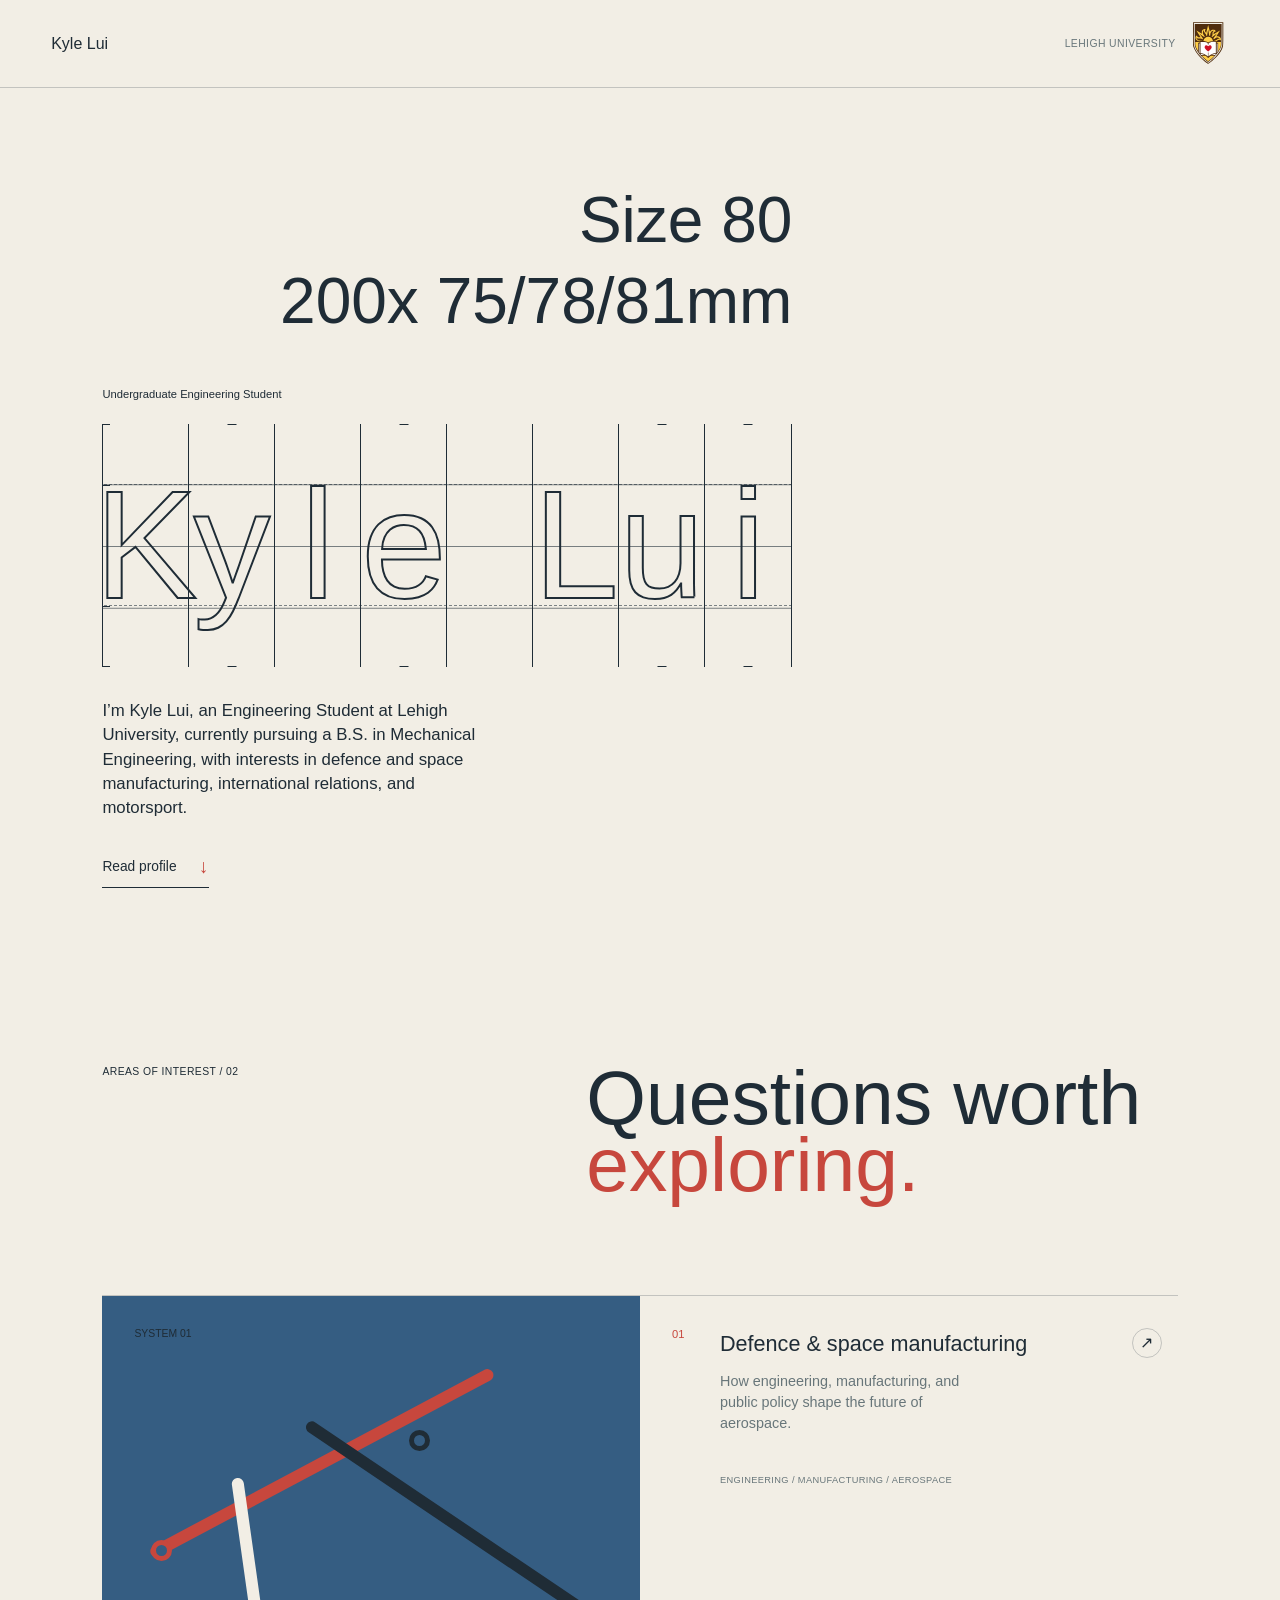
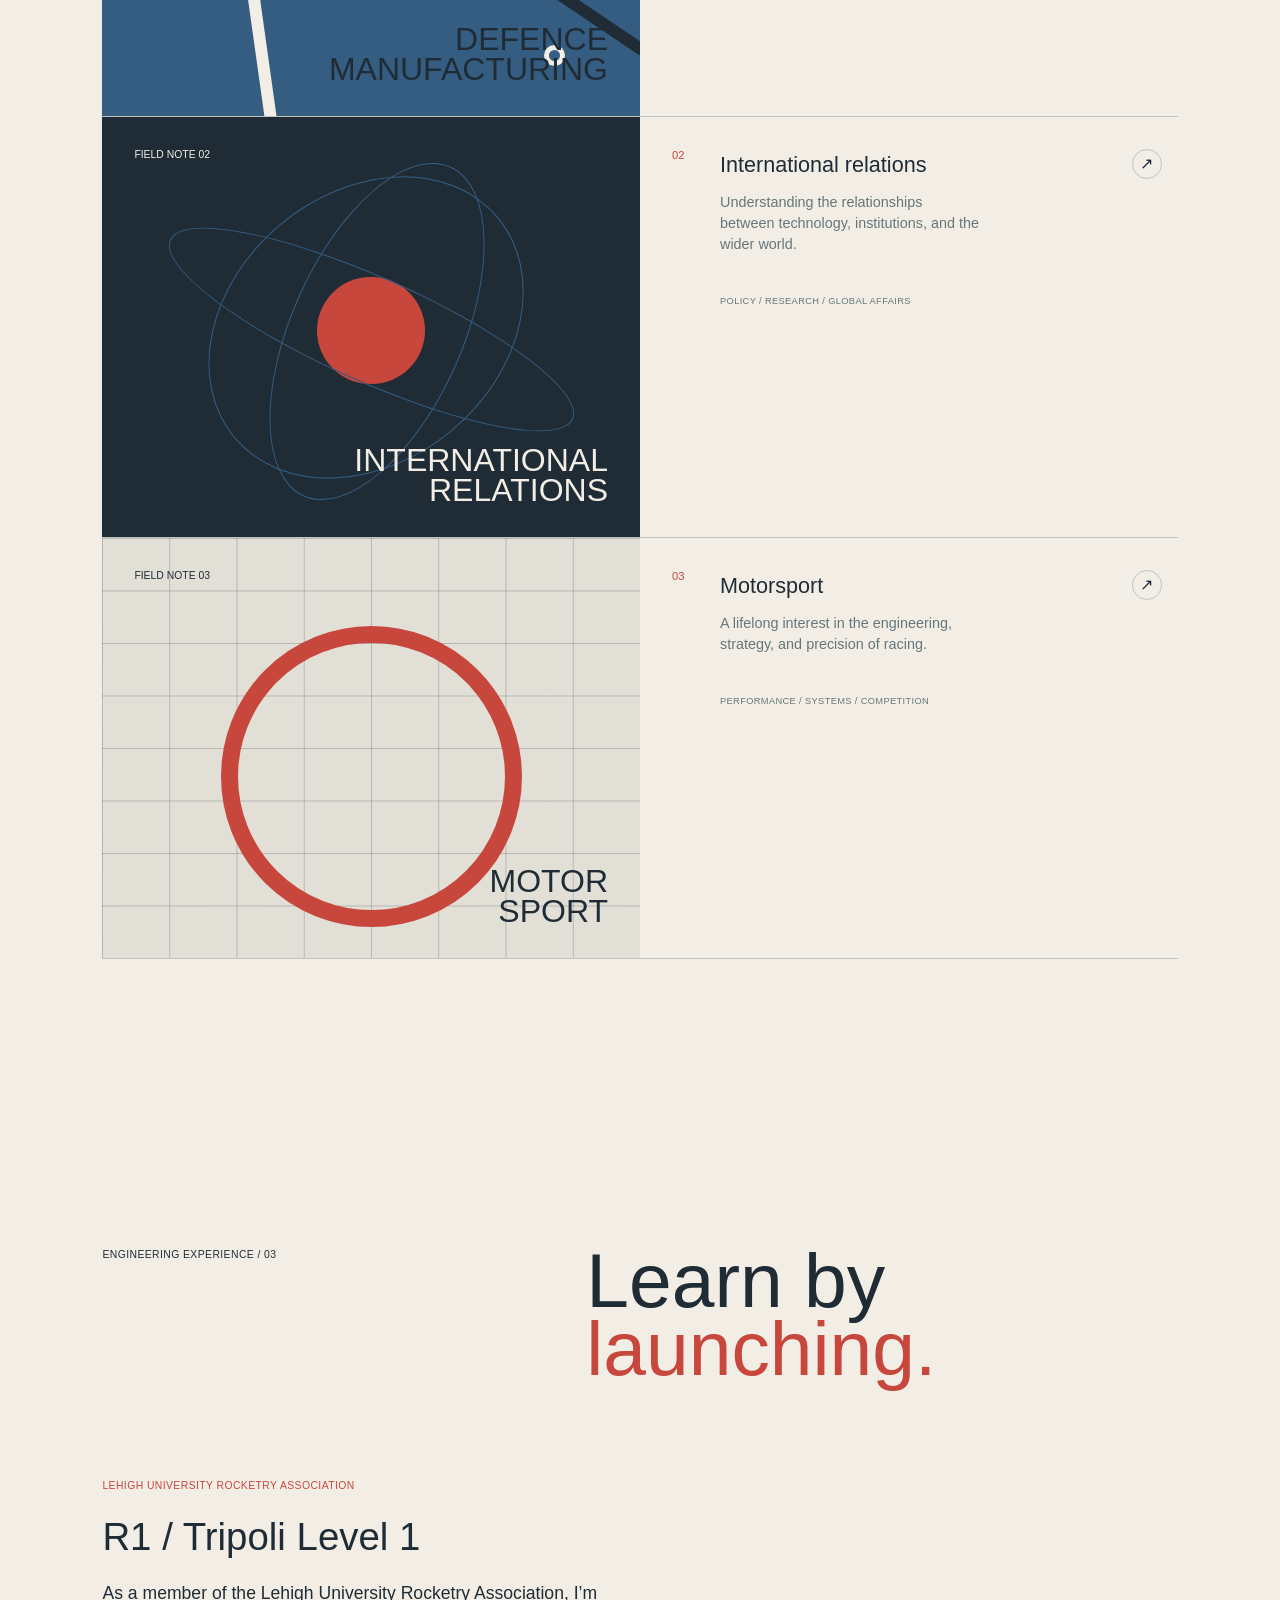
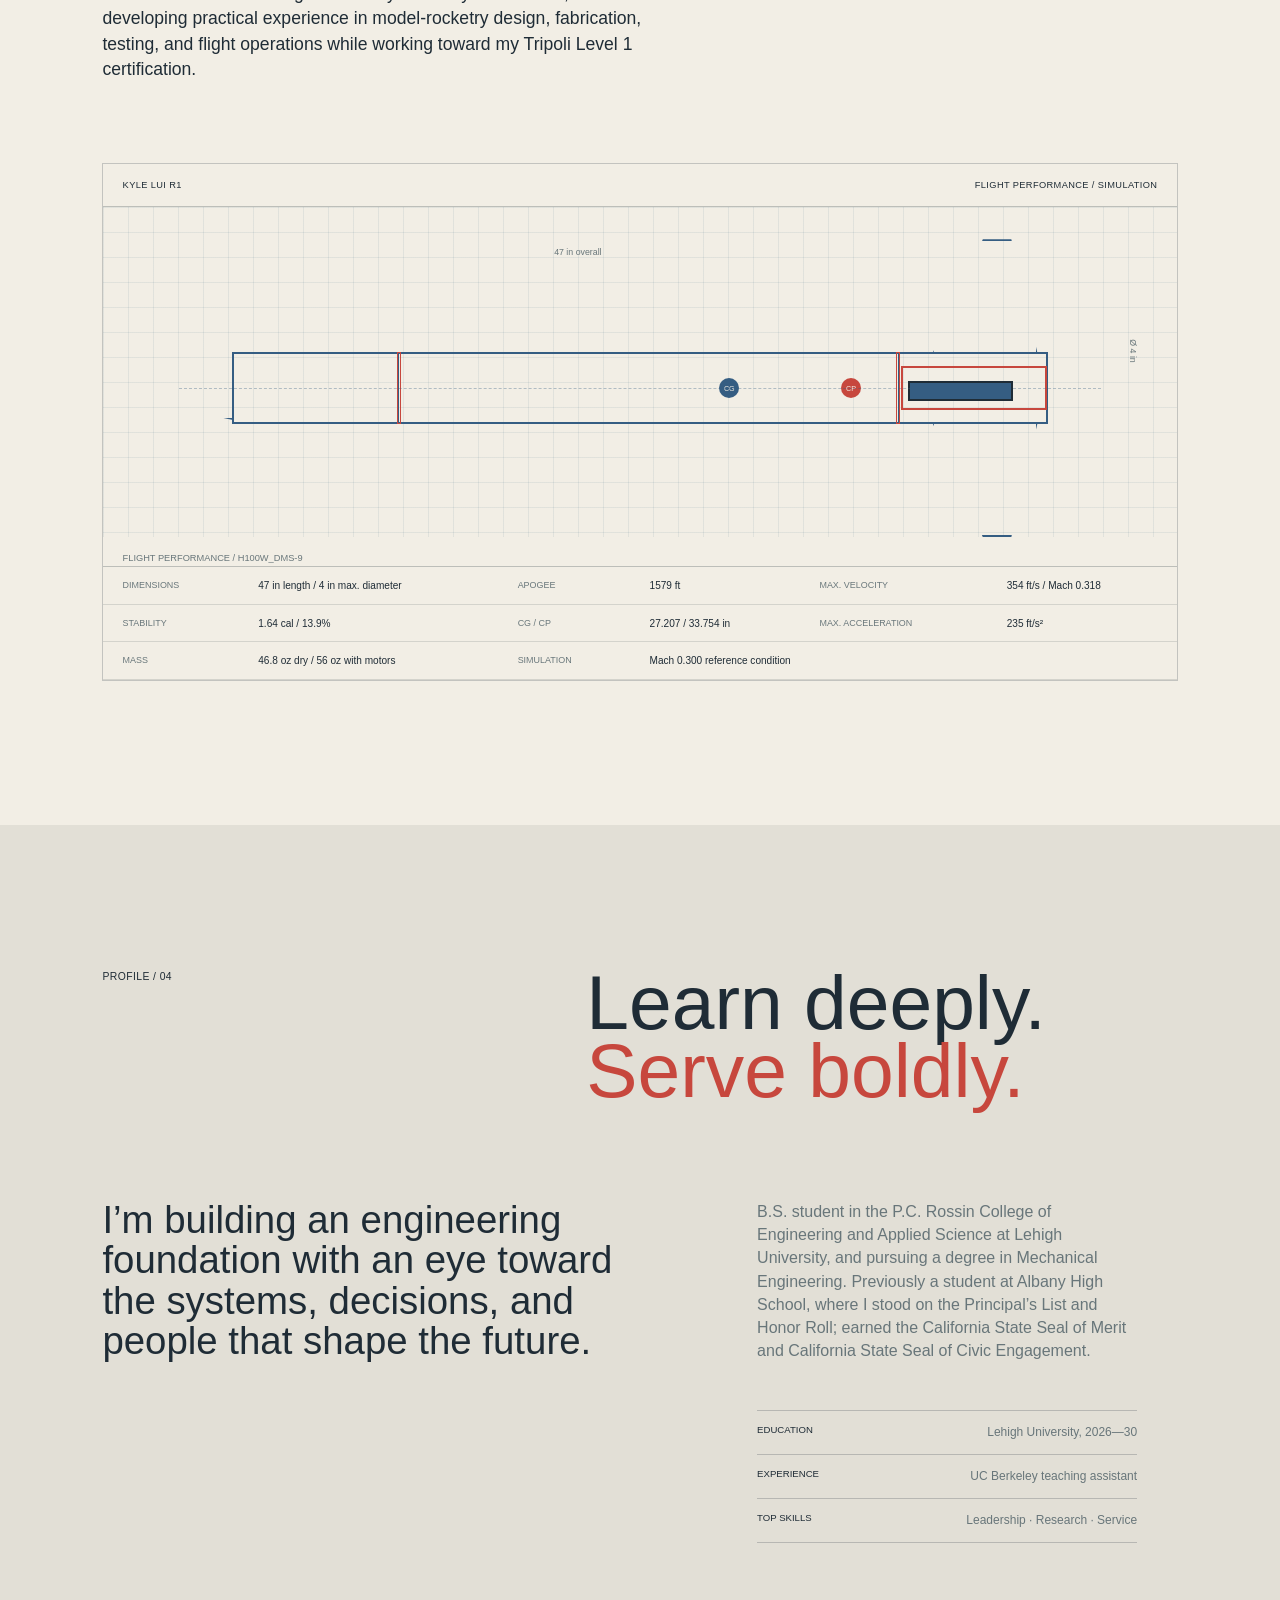
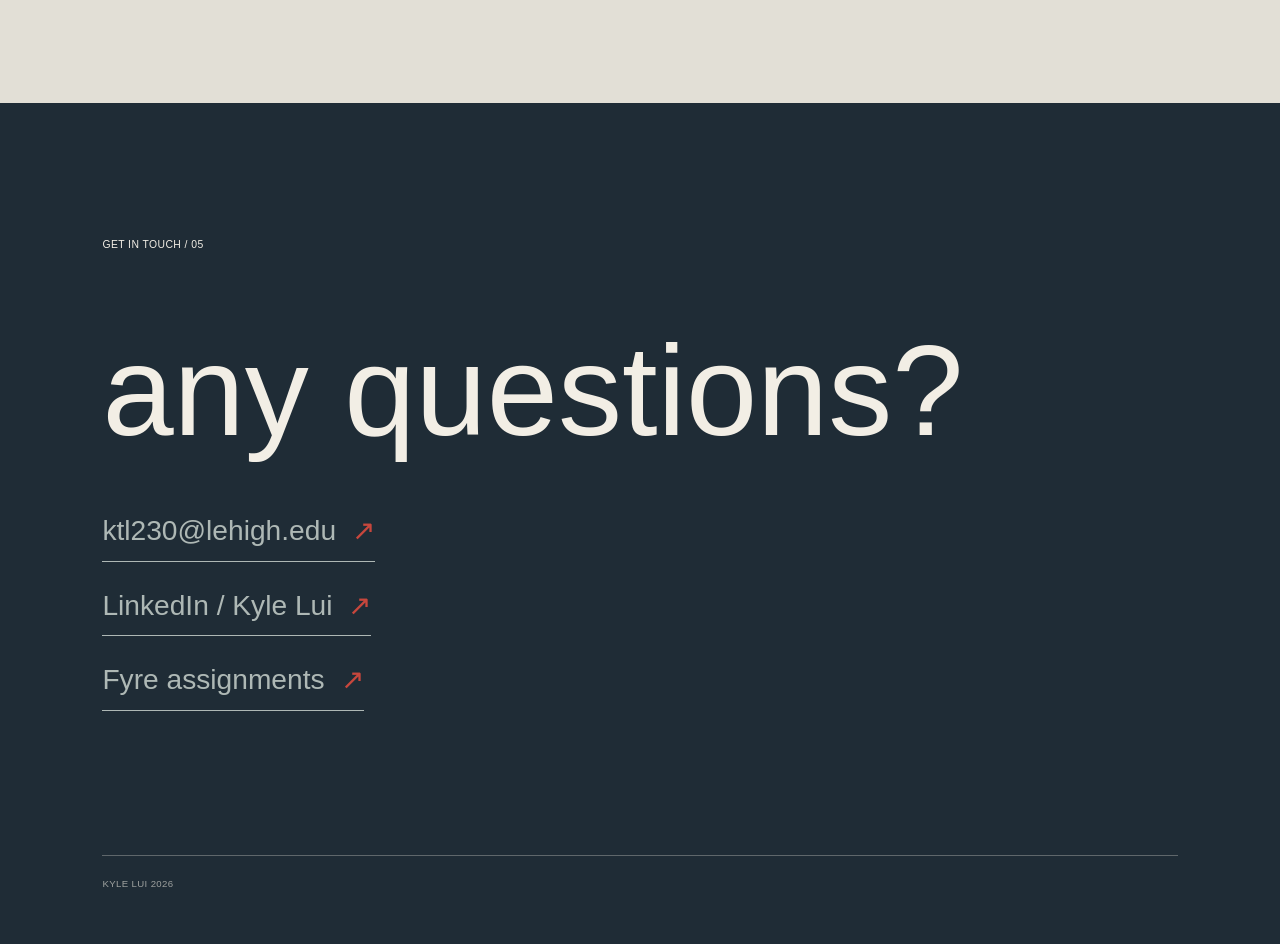
==== index.html @ 035ed8ff "adding fyre portfolio" ====
<!doctype html>
<html lang="en">
<head>
  <meta charset="UTF-8">
  <meta name="viewport" content="width=device-width, initial-scale=1.0">
  <meta name="description" content="Profile of Kyle Lui, an engineering student at Lehigh University interested in defence and space manufacturing, international relations, and motorsport.">
  <title>Kyle Lui — Engineering Student</title>
  <link rel="stylesheet" href="styles.css">
  <script src="script.js" defer></script>
</head>
<body>
  <a class="skip-link" href="#main">Skip to content</a>
  <header class="site-header">
    <a class="brand" href="#top" aria-label="Kyle Lui home">
      <span>Kyle Lui</span>
    </a>
    <div class="university-lockup" aria-label="Lehigh University">
      <span class="university-name">Lehigh University</span>
      <img class="university-crest" src="lehigh-crest.svg" alt="">
    </div>
  </header>

  <main id="main">
    <section class="hero" id="top" aria-labelledby="hero-title">
      <div class="hero-copy">
        <div class="specimen-spec" aria-label="Type specimen dimensions">
          <p>Size 80</p>
          <p>200x 75/78/81mm</p>
        </div>
        <p class="eyebrow">Undergraduate Engineering Student</p>
        <div class="title-specimen" aria-label="Kyle Lui lettering specimen">
          <div class="specimen-box">
            <span class="height-tick tick-top" aria-hidden="true"></span>
            <span class="height-tick tick-upper" aria-hidden="true"></span>
            <span class="height-tick tick-lower" aria-hidden="true"></span>
            <span class="height-tick tick-bottom" aria-hidden="true"></span>
            <h1 id="hero-title" class="specimen-word" aria-label="Kyle Lui"><span aria-hidden="true">K</span><span class="lowercase-marked" aria-hidden="true">y</span><span aria-hidden="true">l</span><span class="lowercase-marked" aria-hidden="true">e</span><span class="letter-space" aria-hidden="true"></span><span aria-hidden="true">L</span><span class="lowercase-marked" aria-hidden="true">u</span><span class="lowercase-marked" aria-hidden="true">i</span></h1>
          </div>
        </div>
        <p class="hero-intro">I’m Kyle Lui, an Engineering Student at Lehigh University, currently pursuing a B.S. in Mechanical Engineering, with interests in defence and space manufacturing, international relations, and motorsport.</p>
        <a class="text-link" href="#about">Read profile <span aria-hidden="true">↓</span></a>
      </div>
    </section>

    <section class="work section-wrap" id="work" aria-labelledby="work-title">
      <div class="section-heading">
        <span class="section-label">Areas of interest / 02</span>
        <h2 id="work-title">Questions worth<br><em>exploring.</em></h2>
      </div>
      <div class="project-list">
        <article class="project project-featured reveal">
          <div class="project-visual visual-transit">
            <span class="visual-route route-a"></span><span class="visual-route route-b"></span><span class="visual-route route-c"></span>
            <span class="visual-station station-a"></span><span class="visual-station station-b"></span><span class="visual-station station-c"></span>
            <span class="visual-code">SYSTEM 01</span>
            <span class="visual-title">DEFENCE<br>MANUFACTURING</span>
          </div>
          <div class="project-info"><span class="project-number">01</span><div><h3>Defence &amp; space manufacturing</h3><p>How engineering, manufacturing, and public policy shape the future of aerospace.</p><span class="mono project-meta">Engineering / Manufacturing / Aerospace</span></div><a class="arrow-link" href="#contact" aria-label="Contact Kyle Lui">↗</a></div>
        </article>
        <article class="project reveal">
          <div class="project-visual visual-orbit"><div class="orbit-sun"></div><div class="orbit-path path-a"></div><div class="orbit-path path-b"></div><div class="orbit-path path-c"></div><span class="visual-code">FIELD NOTE 02</span><span class="visual-title">INTERNATIONAL<br>RELATIONS</span></div>
          <div class="project-info"><span class="project-number">02</span><div><h3>International relations</h3><p>Understanding the relationships between technology, institutions, and the wider world.</p><span class="mono project-meta">Policy / Research / Global affairs</span></div><a class="arrow-link" href="#contact" aria-label="Contact Kyle Lui">↗</a></div>
        </article>
        <article class="project reveal">
          <div class="project-visual visual-civic"><span class="civic-grid"></span><span class="civic-ring"></span><span class="visual-code">FIELD NOTE 03</span><span class="visual-title">MOTOR<br>SPORT</span></div>
          <div class="project-info"><span class="project-number">03</span><div><h3>Motorsport</h3><p>A lifelong interest in the engineering, strategy, and precision of racing.</p><span class="mono project-meta">Performance / Systems / Competition</span></div><a class="arrow-link" href="#contact" aria-label="Contact Kyle Lui">↗</a></div>
        </article>
      </div>
    </section>

    <section class="engineering section-wrap" id="engineering" aria-labelledby="engineering-title">
      <div class="section-heading">
        <span class="section-label">Engineering experience / 03</span>
        <h2 id="engineering-title">Learn by<br><em>launching.</em></h2>
      </div>
      <div class="engineering-intro">
        <div>
          <p class="engineering-kicker mono">Lehigh University Rocketry Association</p>
          <h3>R1 / Tripoli Level 1</h3>
          <p class="engineering-summary">As a member of the Lehigh University Rocketry Association, I’m developing practical experience in model-rocketry design, fabrication, testing, and flight operations while working toward my Tripoli Level 1 certification.</p>
        </div>
      </div>
      <div class="rocket-sheet reveal" aria-label="Technical wireframe of the Kyle Lui R1 rocket with flight performance readouts">
        <div class="rocket-sheet-head mono"><span>KYLE LUI R1</span><span>FLIGHT PERFORMANCE / SIMULATION</span></div>
        <div class="rocket-drawing">
          <div class="rocket-body"><span class="rocket-nose"></span><span class="rocket-tube"></span><span class="rocket-band band-front"></span><span class="rocket-band band-rear"></span><span class="rocket-fin fin-top"></span><span class="rocket-fin fin-bottom"></span><span class="rocket-motor"></span><span class="rocket-motor-inner"></span><span class="rocket-mark mark-cg">CG</span><span class="rocket-mark mark-cp">CP</span></div>
          <span class="rocket-dimension dimension-length">47 in overall</span>
          <span class="rocket-dimension dimension-diameter">Ø 4 in</span>
          <span class="rocket-axis"></span>
        </div>
        <table class="rocket-table">
          <caption>Flight performance / H100W_DMS-9</caption>
          <tbody>
            <tr><th scope="row">Dimensions</th><td>47 in length / 4 in max. diameter</td><th scope="row">Apogee</th><td>1579 ft</td><th scope="row">Max. velocity</th><td>354 ft/s / Mach 0.318</td></tr>
            <tr><th scope="row">Stability</th><td>1.64 cal / 13.9%</td><th scope="row">CG / CP</th><td>27.207 / 33.754 in</td><th scope="row">Max. acceleration</th><td>235 ft/s²</td></tr>
            <tr><th scope="row">Mass</th><td>46.8 oz dry / 56 oz with motors</td><th scope="row">Simulation</th><td colspan="3">Mach 0.300 reference condition</td></tr>
          </tbody>
        </table>
      </div>
    </section>

    <section class="about section-wrap" id="about" aria-labelledby="about-title">
      <div class="section-heading"><span class="section-label">Profile / 04</span><h2 id="about-title">Learn deeply.<br><em>Serve boldly.</em></h2></div>
      <div class="about-content"><p class="about-lede">I’m building an engineering foundation with an eye toward the systems, decisions, and people that shape the future.</p><div class="about-details"><p>B.S. student in the P.C. Rossin College of Engineering and Applied Science at Lehigh University, and pursuing a degree in Mechanical Engineering. Previously a student at Albany High School, where I stood on the Principal’s List and Honor Roll; earned the California State Seal of Merit and California State Seal of Civic Engagement.</p><dl><div><dt>Education</dt><dd>Lehigh University, 2026—30</dd></div><div><dt>Experience</dt><dd>UC Berkeley teaching assistant</dd></div><div><dt>Top skills</dt><dd>Leadership · Research · Service</dd></div></dl></div></div>
    </section>

    <section class="contact" id="contact" aria-labelledby="contact-title">
      <div class="contact-inner"><span class="section-label">Get in touch / 05</span><h2 id="contact-title">any questions?</h2><div class="contact-links"><a class="contact-link" href="mailto:ktl230@lehigh.edu">ktl230@lehigh.edu <span aria-hidden="true">↗</span></a><a class="contact-link" href="https://www.linkedin.com/in/kyle-lui/" target="_blank" rel="noreferrer">LinkedIn / Kyle Lui <span aria-hidden="true">↗</span></a><a class="contact-link" href="https://github.com/kyle-lui/fyre-assignments" target="_blank" rel="noreferrer">Fyre assignments <span aria-hidden="true">↗</span></a></div><div class="contact-foot mono"><span>kyle lui 2026</span></div></div>
    </section>
  </main>
</body>
</html>
---- styles.css ----
/* Keep the technical sheet inside the same three-color reference palette. */
.engineering-kicker { color: var(--red) !important; }
.rocket-sheet { background: var(--paper) !important; color: var(--blue) !important; }
.rocket-sheet-head { border-bottom-color: rgba(31, 44, 54, .25) !important; }
.rocket-drawing { background-image: linear-gradient(rgba(53, 93, 130, .09) 1px, transparent 1px), linear-gradient(90deg, rgba(53, 93, 130, .09) 1px, transparent 1px) !important; }
.rocket-body, .rocket-nose, .rocket-tube, .rocket-fin { border-color: var(--blue) !important; }
.rocket-band { border-color: var(--red) !important; }
.rocket-motor { border-color: var(--red) !important; }
.rocket-motor-inner { background: var(--blue) !important; }
.rocket-mark { color: var(--paper) !important; }
.mark-cg { background: var(--blue) !important; }
.mark-cp { background: var(--red) !important; }
.rocket-axis { border-top-color: rgba(53, 93, 130, .35) !important; }
.rocket-table { border-top-color: rgba(31, 44, 54, .25) !important; }
.rocket-table th, .rocket-table td { border-bottom-color: rgba(31, 44, 54, .14) !important; }
.contact-link span { color: var(--red) !important; }
.contact-foot { border-top-color: rgba(242, 238, 229, .3) !important; color: rgba(242, 238, 229, .6) !important; }
:root {
  --paper: #f2eee5;
  --paper-deep: #e2dfd6;
  --ink: #1f2c36;
  --muted: #68767a;
  --red: #c7473d;
  --gray: #aeb8b5;
  --blue: #355d82;
  --orange: var(--red);
  --line: rgba(31, 44, 54, .22);
  --mono: 'Helvetica Neue', Helvetica, Arial, sans-serif;
  --sans: 'Helvetica Neue', Helvetica, Arial, sans-serif;
}

* { box-sizing: border-box; }
html { scroll-behavior: smooth; }
body { margin: 0; background: var(--paper); color: var(--ink); font-family: var(--sans); font-size: 16px; font-stretch: normal; font-kerning: normal; font-weight: 300; line-height: 1.45; }
a { color: inherit; }
.skip-link { position: absolute; left: 1rem; top: -4rem; padding: .7rem 1rem; background: var(--red); color: var(--paper); z-index: 10; }
.skip-link:focus { top: 1rem; }
.site-header { display: flex; align-items: center; justify-content: space-between; padding: 1.4rem 4vw; border-bottom: 1px solid var(--line); }
.brand { display: inline-flex; align-items: center; gap: .8rem; font-weight: 500; text-decoration: none; letter-spacing: 0; }
.text-link, .contact-link { text-decoration: none; }
.text-link:hover, .contact-link:hover { color: var(--red); }
.university-lockup { display: inline-flex; align-items: center; gap: .7rem; color: var(--muted); }
.university-crest { display: block; width: 42px; height: 42px; object-fit: contain; }
.university-name { font: .65rem var(--mono); letter-spacing: .04em; text-transform: uppercase; }
.hero { min-height: min(800px, calc(100vh - 72px)); padding: 8vw 8vw 2rem; display: grid; grid-template-columns: 1fr; grid-template-rows: auto 1fr auto; position: relative; overflow: hidden; }
.section-label, .mono { font-family: var(--mono); font-size: .65rem; font-stretch: normal; font-weight: 300; text-transform: uppercase; letter-spacing: .04em; }
.hero-label { grid-column: 1 / -1; margin-bottom: 4vw; color: var(--muted); }
.hero-copy { align-self: center; max-width: 690px; z-index: 1; }
.specimen-spec { margin: 0 0 3.5rem auto; text-align: right; font-family: var(--sans); font-size: clamp(2.4rem, 5vw, 5rem); font-weight: 500; line-height: .95; }
.specimen-spec p { margin: 0; }
.specimen-spec p + p { margin-top: 1.25rem; }
.eyebrow { margin: 0 0 1.5rem; color: var(--ink); font: .7rem var(--mono); text-transform: none; }
h1, h2, h3, p { margin-top: 0; }
h3 { font-weight: 500; }
h1, h2 { margin-bottom: 2rem; font-size: clamp(3.5rem, 7.6vw, 8.4rem); line-height: .88; letter-spacing: 0; font-weight: 500; }
h1 em, h2 em { color: var(--red); font-style: normal; }
.hero-intro { max-width: 390px; margin-bottom: 2rem; font-size: 1.05rem; }
.title-specimen { width: min(100%, 740px); margin-bottom: 2rem; }
.specimen-box { position: relative; border-left: 1px solid var(--ink); border-right: 1px solid var(--ink); background-image: repeating-linear-gradient(to bottom, transparent 0, transparent calc(25% - 1px), rgba(31, 44, 54, .58) 25%, transparent calc(25% + 1px)); }
.specimen-word { display: grid; grid-template-columns: repeat(8, minmax(0, 1fr)); min-height: clamp(150px, 19vw, 245px); margin: 0; padding: 0; color: transparent; font-family: var(--sans); font-size: clamp(5rem, 12vw, 11rem); font-weight: 500; line-height: 1; letter-spacing: 0; -webkit-text-stroke: 2px var(--ink); text-align: center; }
.specimen-word span { position: relative; display: flex; align-items: center; justify-content: center; min-width: 0; border-right: 1px solid var(--ink); }
.specimen-word span:last-child { border-right: 0; }
.specimen-word .letter-space { border-right: 1px solid var(--ink); }
.specimen-word .lowercase-marked::before, .specimen-word .lowercase-marked::after { content: ''; position: absolute; left: 50%; width: 9px; height: 1px; background: var(--ink); transform: translateX(-50%); }
.specimen-word .lowercase-marked::before { top: 0; }
.specimen-word .lowercase-marked::after { bottom: 0; }
.height-tick { position: absolute; left: -1px; width: 8px; height: 1px; background: var(--ink); z-index: 1; }
.tick-top { top: 0; }.tick-upper { top: 25%; }.tick-lower { top: 75%; }.tick-bottom { bottom: 0; }
.specimen-box::after { content: ''; position: absolute; inset: 0; pointer-events: none; background-image: radial-gradient(circle, var(--ink) 1px, transparent 1.2px), radial-gradient(circle, var(--ink) 1px, transparent 1.2px); background-size: 5px 1px, 5px 1px; background-position: left 25%, left 75%; background-repeat: repeat-x; opacity: .55; }
.text-link { display: inline-flex; align-items: center; gap: 1.4rem; border-bottom: 1px solid var(--ink); padding-bottom: .4rem; font-weight: 300; font-size: .86rem; }
.text-link span { color: var(--red); font-size: 1.2rem; }
.hero-meta { grid-column: 1 / -1; display: flex; justify-content: space-between; padding-top: 2rem; border-top: 1px solid var(--line); color: var(--muted); }
.signal-bar { display: flex; justify-content: space-around; align-items: center; gap: 1rem; overflow: hidden; min-height: 58px; padding: 0 3vw; background: var(--red); color: var(--paper); font: 300 .65rem var(--mono); letter-spacing: .08em; white-space: nowrap; }
.signal-bar span:nth-child(even) { font-size: 1rem; }
.section-wrap { padding: 9rem 8vw; }
.section-heading { display: flex; justify-content: space-between; align-items: flex-start; gap: 2rem; margin-bottom: 6rem; }
.section-heading h2 { width: 55%; margin: 0; font-size: clamp(3rem, 6vw, 6.8rem); }
.project-list { border-top: 1px solid var(--line); }
.project { display: grid; grid-template-columns: 1fr 1fr; border-bottom: 1px solid var(--line); }
.project-visual { min-height: 420px; position: relative; overflow: hidden; }
.visual-transit { background: var(--blue); }
.visual-route { position: absolute; height: 12px; border-radius: 10px; background: var(--red); transform-origin: left; }
.route-a { width: 72%; top: 60%; left: 9%; transform: rotate(-28deg); }.route-b { width: 76%; top: 29%; left: 38%; background: var(--ink); transform: rotate(34deg); }.route-c { width: 65%; top: 42%; left: 25%; background: var(--paper); transform: rotate(82deg); }
.visual-station { position: absolute; width: 21px; height: 21px; border: 5px solid var(--red); background: var(--blue); border-radius: 50%; }.station-a { left: 9%; top: 58%; }.station-b { left: 57%; top: 32%; border-color: var(--ink); }.station-c { right: 14%; bottom: 12%; border-color: var(--paper); }
.visual-orbit { background: var(--ink); color: var(--paper); }.orbit-sun { position: absolute; width: 20%; aspect-ratio: 1; top: 38%; left: 40%; background: var(--red); border-radius: 50%; }.orbit-path { position: absolute; border: 1px solid var(--blue); border-radius: 50%; }.path-a { width: 82%; height: 25%; top: 38%; left: 9%; transform: rotate(24deg); }.path-b { width: 32%; height: 86%; top: 8%; left: 35%; transform: rotate(24deg); }.path-c { width: 64%; height: 64%; top: 18%; left: 17%; transform: rotate(-40deg); }
.visual-civic { background: var(--paper-deep); }.civic-grid { position: absolute; inset: 0; background-image: linear-gradient(var(--line) 1px, transparent 1px), linear-gradient(90deg, var(--line) 1px, transparent 1px); background-size: 12.5% 12.5%; }.civic-ring { position: absolute; width: 56%; aspect-ratio: 1; top: 21%; left: 22%; border: 17px solid var(--red); border-radius: 50%; }.visual-code, .visual-title { position: absolute; font: .65rem var(--mono); text-transform: uppercase; z-index: 1; }.visual-code { left: 2rem; top: 2rem; }.visual-title { right: 2rem; bottom: 2rem; font-size: clamp(1.2rem, 2.5vw, 2.2rem); line-height: .92; text-align: right; font-family: var(--sans); font-weight: 500; letter-spacing: -.04em; }
.project-info { padding: 2rem 1rem 2rem 2rem; display: grid; grid-template-columns: 32px 1fr 30px; gap: 1rem; align-items: start; }.project-number { color: var(--red); font: .7rem var(--mono); }.project-info h3 { margin-bottom: .75rem; font-size: 1.35rem; letter-spacing: -.04em; }.project-info p { max-width: 260px; color: var(--muted); font-size: .9rem; }.project-meta { display: block; margin-top: 2.5rem; color: var(--muted); font-size: .58rem; }.arrow-link { display: grid; place-items: center; width: 30px; height: 30px; border: 1px solid var(--line); border-radius: 50%; text-decoration: none; }.arrow-link:hover { background: var(--red); color: var(--paper); border-color: var(--red); }
.about { background: var(--paper-deep); }.about-content { display: grid; grid-template-columns: 1.1fr .9fr; gap: 11vw; }.about-lede { max-width: 650px; font-size: clamp(1.7rem, 3vw, 3.1rem); line-height: 1.05; letter-spacing: -.05em; }.about-details { max-width: 380px; color: var(--muted); }.about-details p { margin-bottom: 3rem; }.about-details dl { border-top: 1px solid var(--line); }.about-details dl div { display: flex; justify-content: space-between; gap: 1rem; padding: .8rem 0; border-bottom: 1px solid var(--line); font-size: .75rem; }.about-details dt { color: var(--ink); font: .6rem var(--mono); text-transform: uppercase; }.about-details dd { margin: 0; text-align: right; }
.engineering { background: var(--paper); }.engineering-intro { margin-bottom: 5rem; }.engineering-kicker { margin-bottom: 1rem; color: var(--orange); }.engineering-intro h3 { margin-bottom: 1rem; font-size: clamp(1.8rem, 3vw, 3rem); letter-spacing: -.06em; }.engineering-summary { max-width: 580px; font-size: 1.1rem; }.rocket-sheet { position: relative; overflow: hidden; background: #f7f7f3; border: 1px solid var(--line); color: #151a61; font: .7rem var(--mono); font-weight: 300; }.rocket-sheet-head { display: flex; justify-content: space-between; padding: 1rem 1.2rem; border-bottom: 1px solid rgba(21, 26, 97, .25); color: var(--ink); font-size: .58rem; }.rocket-drawing { min-height: 330px; position: relative; overflow: hidden; background-image: linear-gradient(rgba(21, 26, 97, .09) 1px, transparent 1px), linear-gradient(90deg, rgba(21, 26, 97, .09) 1px, transparent 1px); background-size: 25px 25px; }.rocket-body { position: absolute; width: 76%; height: 72px; top: 44%; left: 12%; border: 2px solid #2424c7; }.rocket-nose { position: absolute; width: 20%; height: 100%; left: -20%; top: -2px; border-bottom: 2px solid #2424c7; border-left: 2px solid transparent; clip-path: polygon(100% 0, 0 50%, 100% 100%); background: transparent; }.rocket-tube { position: absolute; inset: 0 18% 0 20%; border-left: 2px solid #2424c7; border-right: 2px solid #2424c7; }.rocket-band { position: absolute; top: -2px; bottom: -2px; width: 4px; border: 1px solid var(--orange); }.band-front { left: 20%; }.band-rear { right: 18%; }.rocket-fin { position: absolute; right: 1%; width: 13%; height: 115px; border: 2px solid #2424c7; }.fin-top { bottom: 68px; clip-path: polygon(0 100%, 48% 0, 75% 0, 100% 100%); }.fin-bottom { top: 68px; clip-path: polygon(0 0, 100% 0, 75% 100%, 48% 100%); }.rocket-motor { position: absolute; right: -1px; top: 12px; bottom: 12px; width: 18%; border: 2px solid #a72170; }.rocket-motor-inner { position: absolute; right: 4%; top: 27px; width: 13%; height: 20px; background: #999; border: 2px solid var(--ink); }.rocket-mark { position: absolute; top: 50%; transform: translate(-50%, -50%); display: grid; place-items: center; width: 20px; height: 20px; border-radius: 50%; font-size: .45rem; color: white; }.mark-cg { left: 61%; background: #2424c7; }.mark-cp { left: 76%; background: #e23f2e; }.rocket-dimension { position: absolute; color: var(--muted); font-size: .55rem; }.dimension-length { top: 12%; left: 42%; }.dimension-diameter { top: 42%; right: 3%; transform: rotate(90deg); }.rocket-axis { position: absolute; left: 7%; right: 7%; top: calc(44% + 36px); border-top: 1px dashed rgba(21, 26, 97, .35); }.rocket-table { width: 100%; border-collapse: collapse; border-top: 1px solid rgba(21, 26, 97, .25); font-size: .63rem; text-align: left; }.rocket-table caption { padding: 1rem 1.2rem .2rem; color: var(--muted); font: .58rem var(--mono); font-weight: 300; text-align: left; text-transform: uppercase; }.rocket-table th, .rocket-table td { padding: .8rem 1.2rem; border-bottom: 1px solid rgba(21, 26, 97, .14); vertical-align: top; }.rocket-table th { color: var(--muted); font-size: .56rem; font-weight: 300; text-transform: uppercase; white-space: nowrap; }.rocket-table td { color: var(--ink); }
.contact { padding: 8rem 8vw 2rem; background: var(--ink); color: var(--paper); }.contact h2 { margin: 5rem 0 4rem; font-size: clamp(4rem, 10vw, 11rem); }.contact h2 em { color: var(--gray); }.contact-links { display: flex; flex-direction: column; align-items: flex-start; gap: 1.5rem; }.contact-link { display: inline-flex; align-items: center; gap: 1rem; color: var(--gray); font-size: clamp(1.3rem, 2.2vw, 2rem); text-decoration: none; border-bottom: 1px solid var(--gray); padding-bottom: .55rem; }.contact-link span { color: var(--red); }.contact-foot { display: flex; justify-content: space-between; margin-top: 9rem; padding: 1.3rem 0; border-top: 1px solid rgba(241, 238, 230, .3); color: rgba(241, 238, 230, .6); font-size: .6rem; }
.reveal { opacity: 0; transform: translateY(18px); transition: opacity .7s ease, transform .7s ease; }.reveal.is-visible { opacity: 1; transform: translateY(0); }

.visual-title, .project-info h3, .about-lede, .engineering-intro h3 { letter-spacing: 0; }
@media (max-width: 760px) { .site-header { padding: 1.2rem 5vw; }.university-name { max-width: 9rem; }.hero { display: block; min-height: auto; padding: 5rem 5vw 2rem; }.hero-label { margin-bottom: 5rem; }.hero-copy { position: relative; }.hero-meta { gap: 1rem; font-size: .55rem; }.hero-meta span:last-child { text-align: right; }.signal-bar { justify-content: flex-start; min-width: max-content; padding: 0 5vw; }.section-wrap { padding: 6rem 5vw; }.section-heading { display: block; margin-bottom: 3rem; }.section-heading h2 { width: 100%; margin-top: 2rem; }.project { display: block; }.project-visual { min-height: 330px; }.project-info { padding: 1.5rem 0; }.project-meta { margin-top: 1.7rem; }.engineering-intro { display: block; }.rocket-sheet-head { gap: 1rem; }.rocket-drawing { min-height: 250px; }.rocket-table { display: block; overflow-x: auto; white-space: nowrap; }.rocket-table tbody { display: table; width: 720px; }.rocket-table th, .rocket-table td { padding: .7rem .8rem; }.about-content { display: block; }.about-lede { margin-bottom: 3rem; }.contact { padding: 6rem 5vw 2rem; }.contact h2 { margin: 5rem 0 3rem; }.contact-foot { margin-top: 7rem; gap: 1rem; } }
@media (prefers-reduced-motion: reduce) { html { scroll-behavior: auto; }.reveal { opacity: 1; transform: none; transition: none; } }
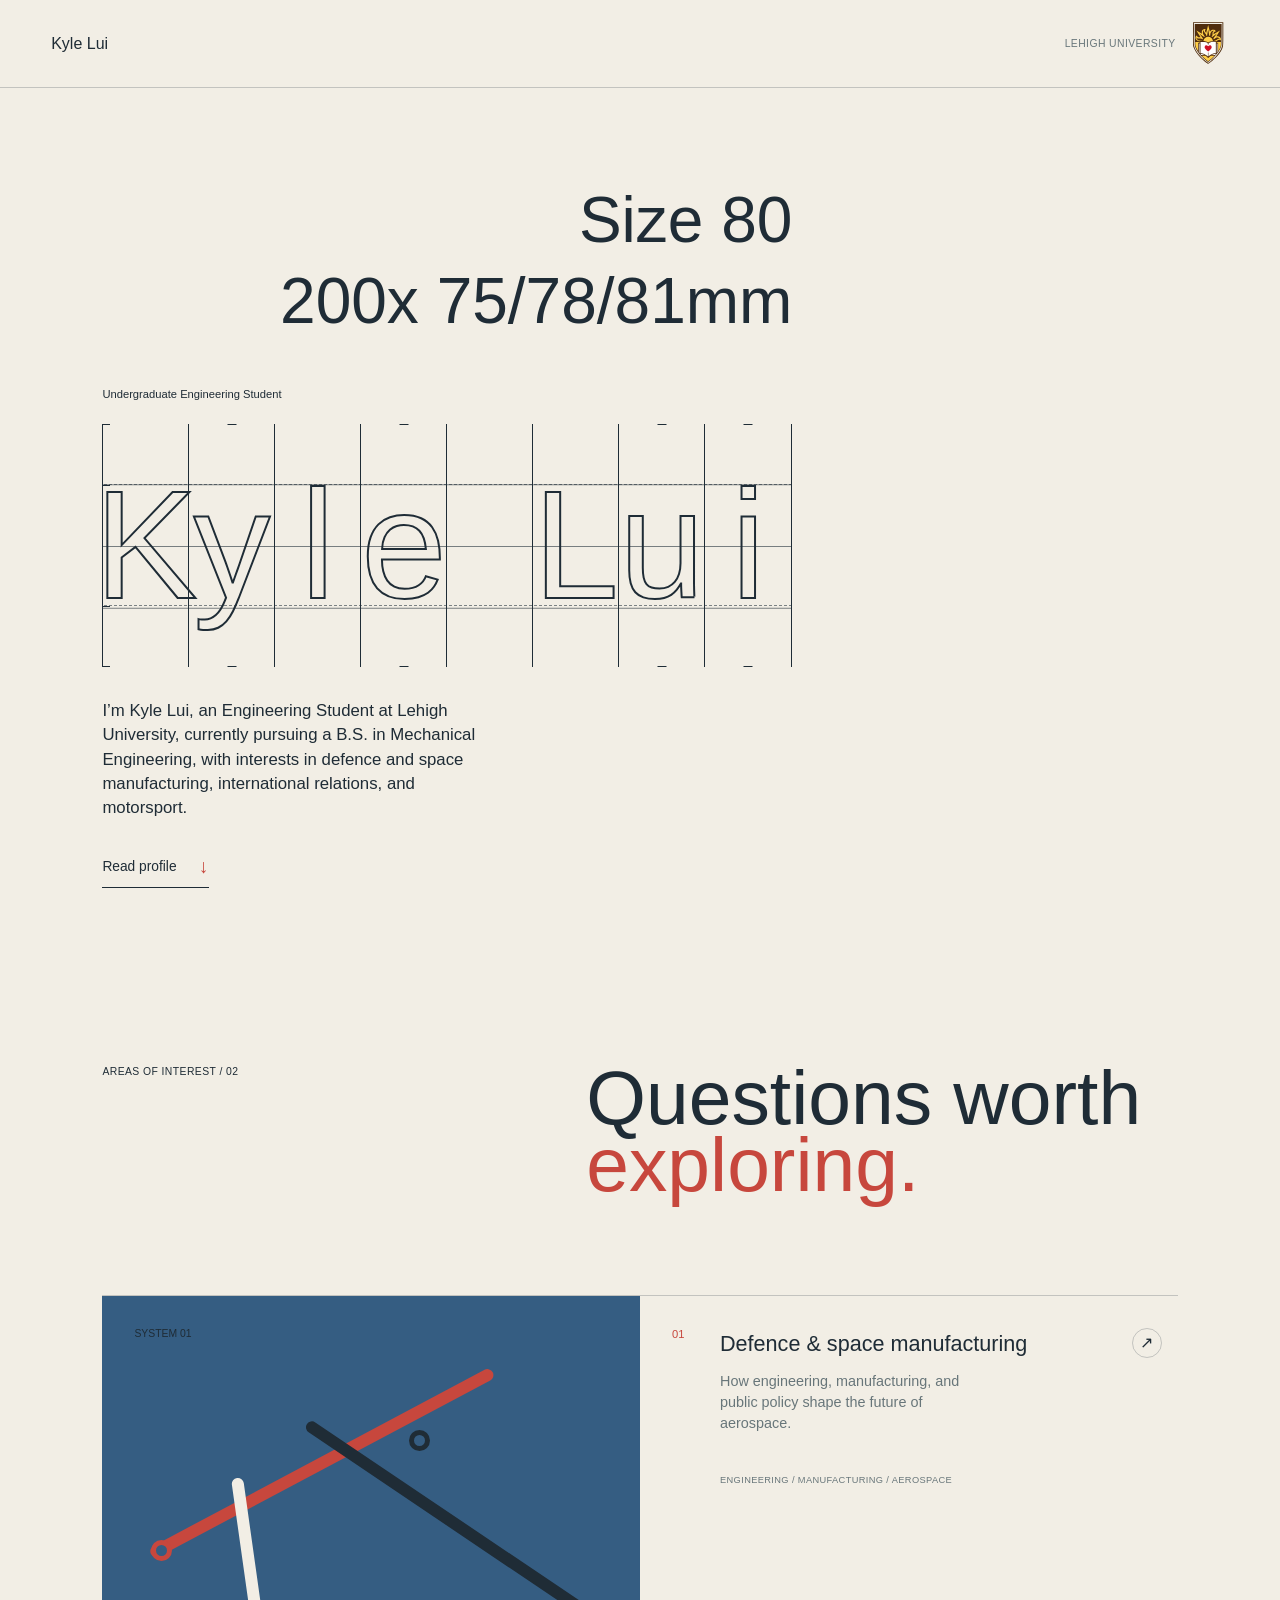
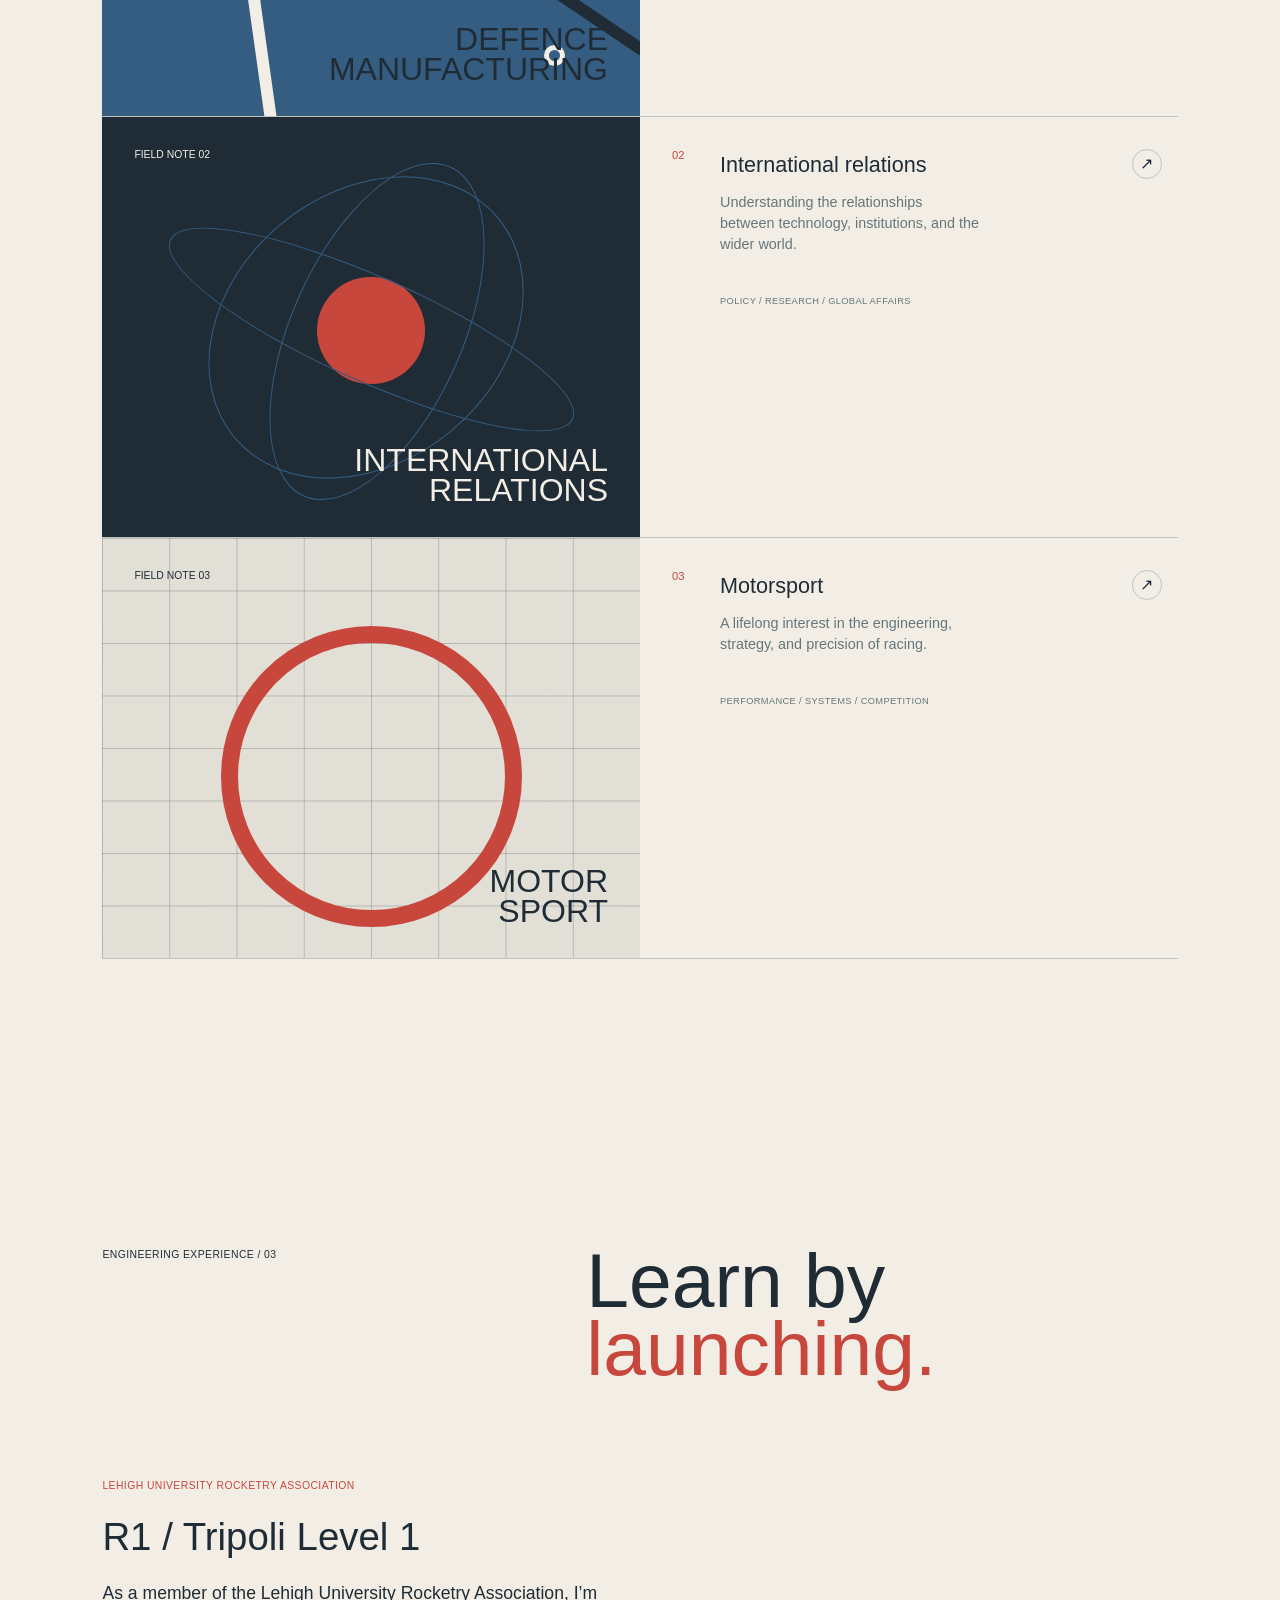
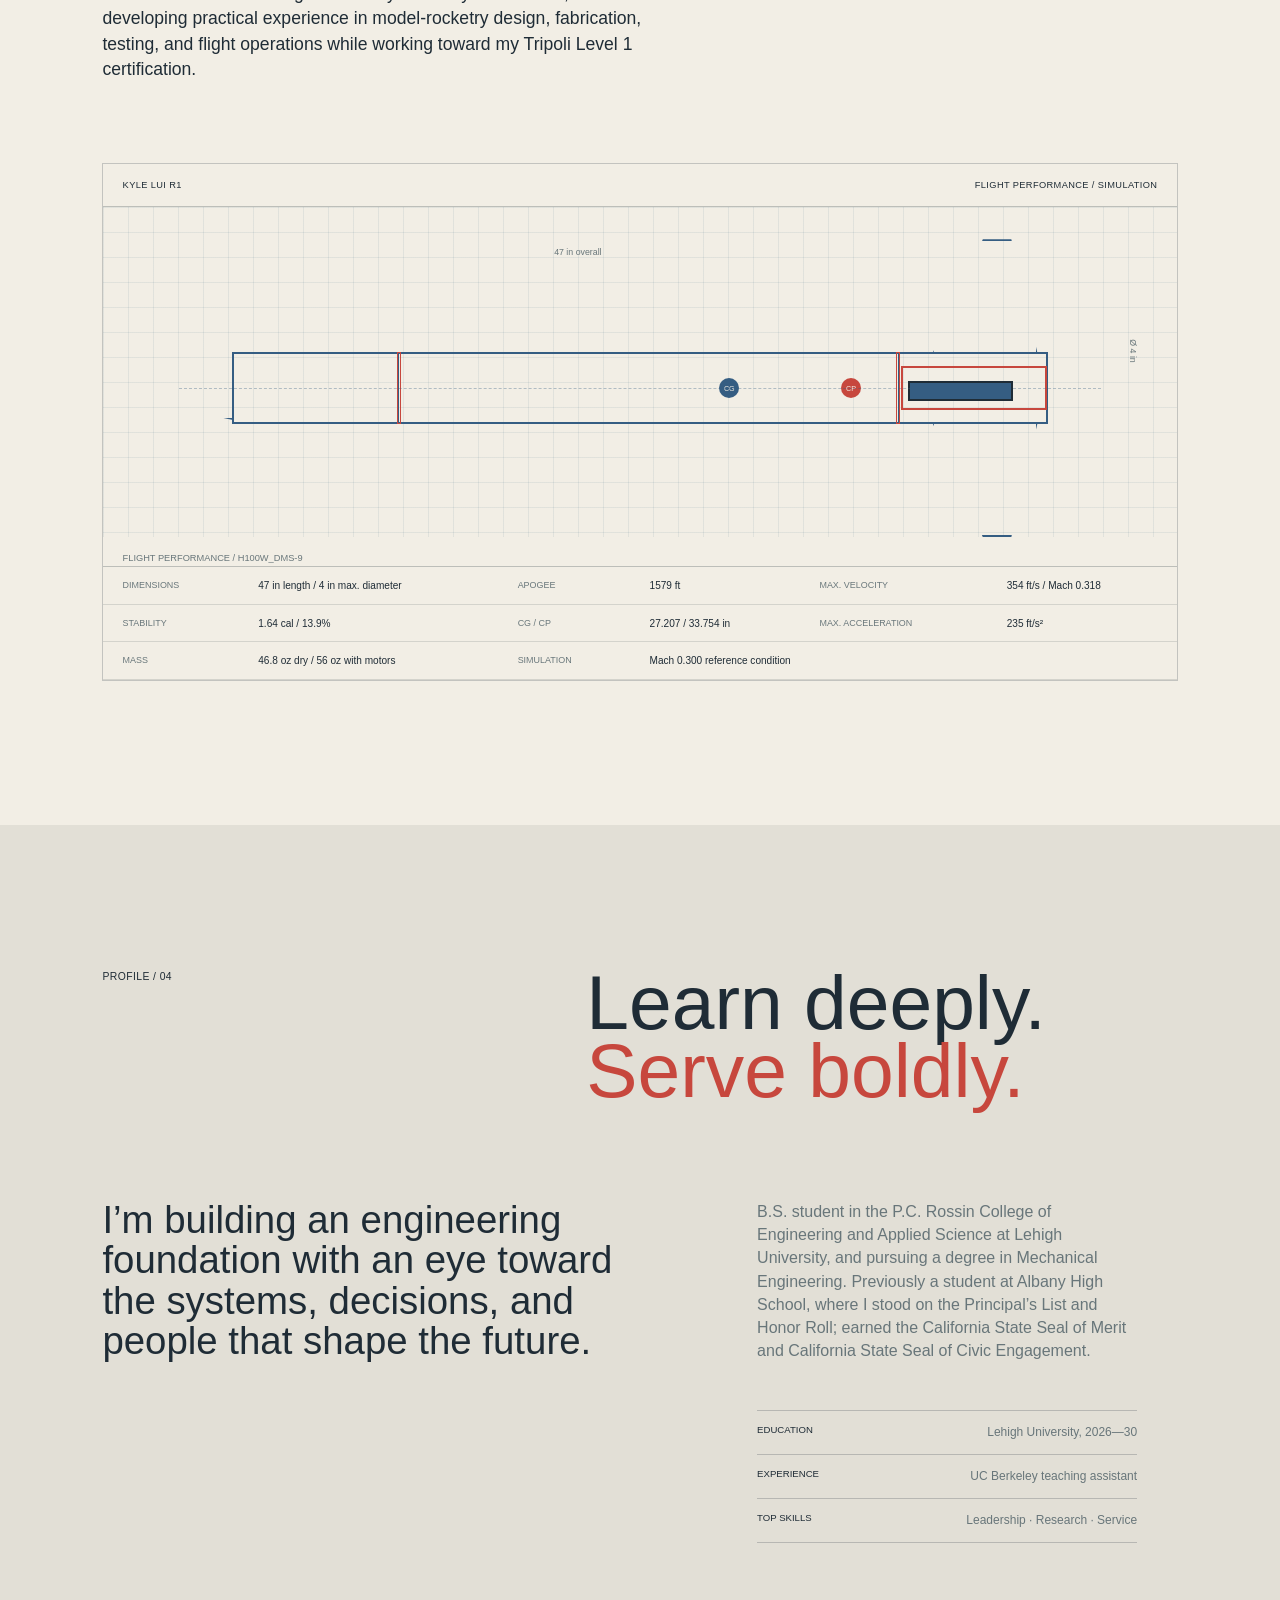
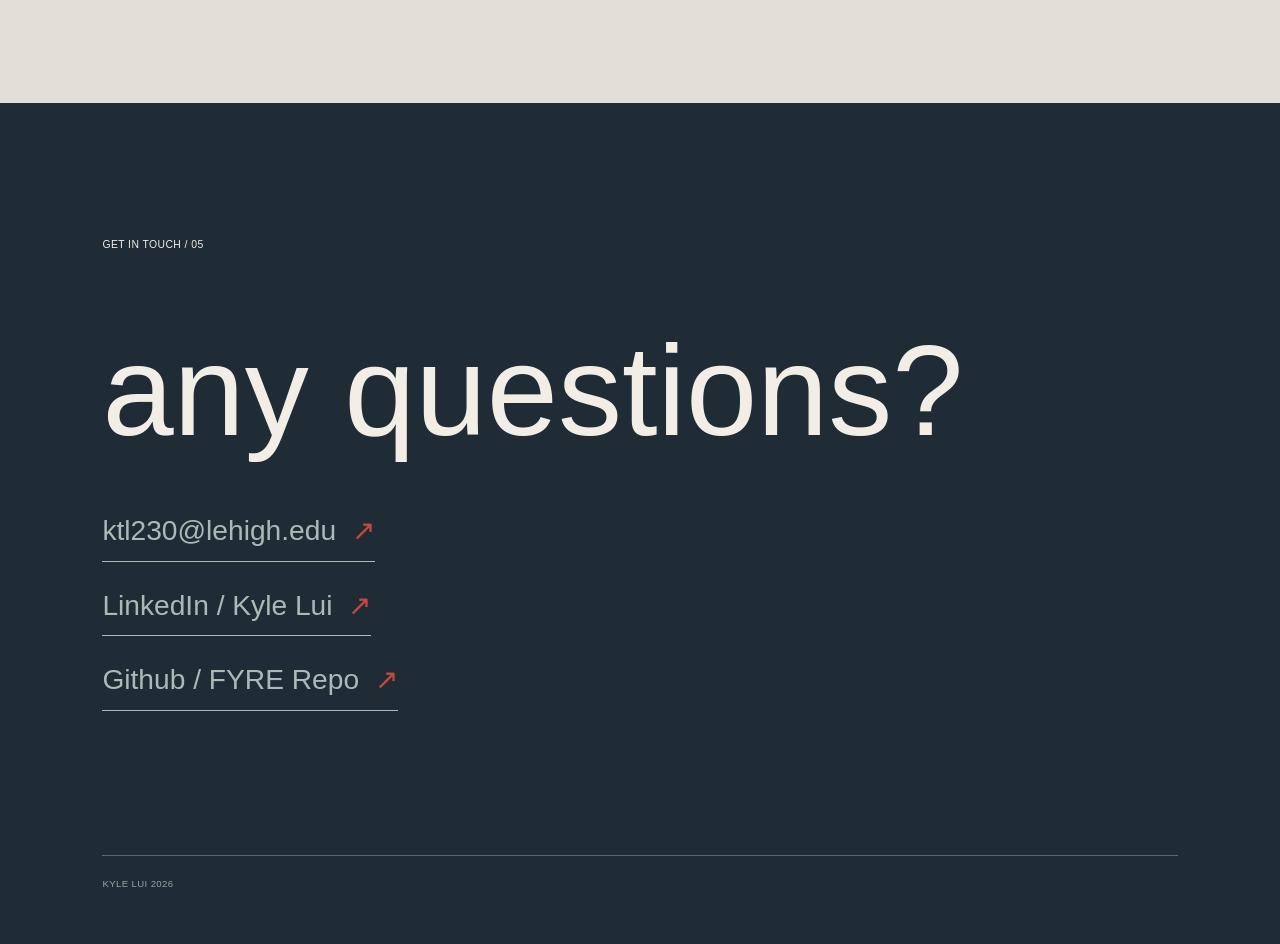
==== commit b709e867: "redoing contact links again" ====
--- a/index.html
+++ b/index.html
@@ -105,7 +105,7 @@
     </section>
 
     <section class="contact" id="contact" aria-labelledby="contact-title">
-      <div class="contact-inner"><span class="section-label">Get in touch / 05</span><h2 id="contact-title">any questions?</h2><div class="contact-links"><a class="contact-link" href="mailto:ktl230@lehigh.edu">ktl230@lehigh.edu <span aria-hidden="true">↗</span></a><a class="contact-link" href="https://www.linkedin.com/in/kyle-lui/" target="_blank" rel="noreferrer">LinkedIn / Kyle Lui <span aria-hidden="true">↗</span></a><a class="contact-link" href="https://github.com/kyle-lui/fyre-assignments" target="_blank" rel="noreferrer">Fyre assignments <span aria-hidden="true">↗</span></a></div><div class="contact-foot mono"><span>kyle lui 2026</span></div></div>
+      <div class="contact-inner"><span class="section-label">Get in touch / 05</span><h2 id="contact-title">any questions?</h2><div class="contact-links"><a class="contact-link" href="mailto:ktl230@lehigh.edu">ktl230@lehigh.edu <span aria-hidden="true">↗</span></a><a class="contact-link" href="https://www.linkedin.com/in/kyle-lui/" target="_blank" rel="noreferrer">LinkedIn / Kyle Lui <span aria-hidden="true">↗</span></a><a class="contact-link" href="https://github.com/sapper1975/FYRE_assignments" target="_blank" rel="noreferrer">Github / FYRE Repo <span aria-hidden="true">↗</span></a></div><div class="contact-foot mono"><span>kyle lui 2026</span></div></div>
     </section>
   </main>
 </body>
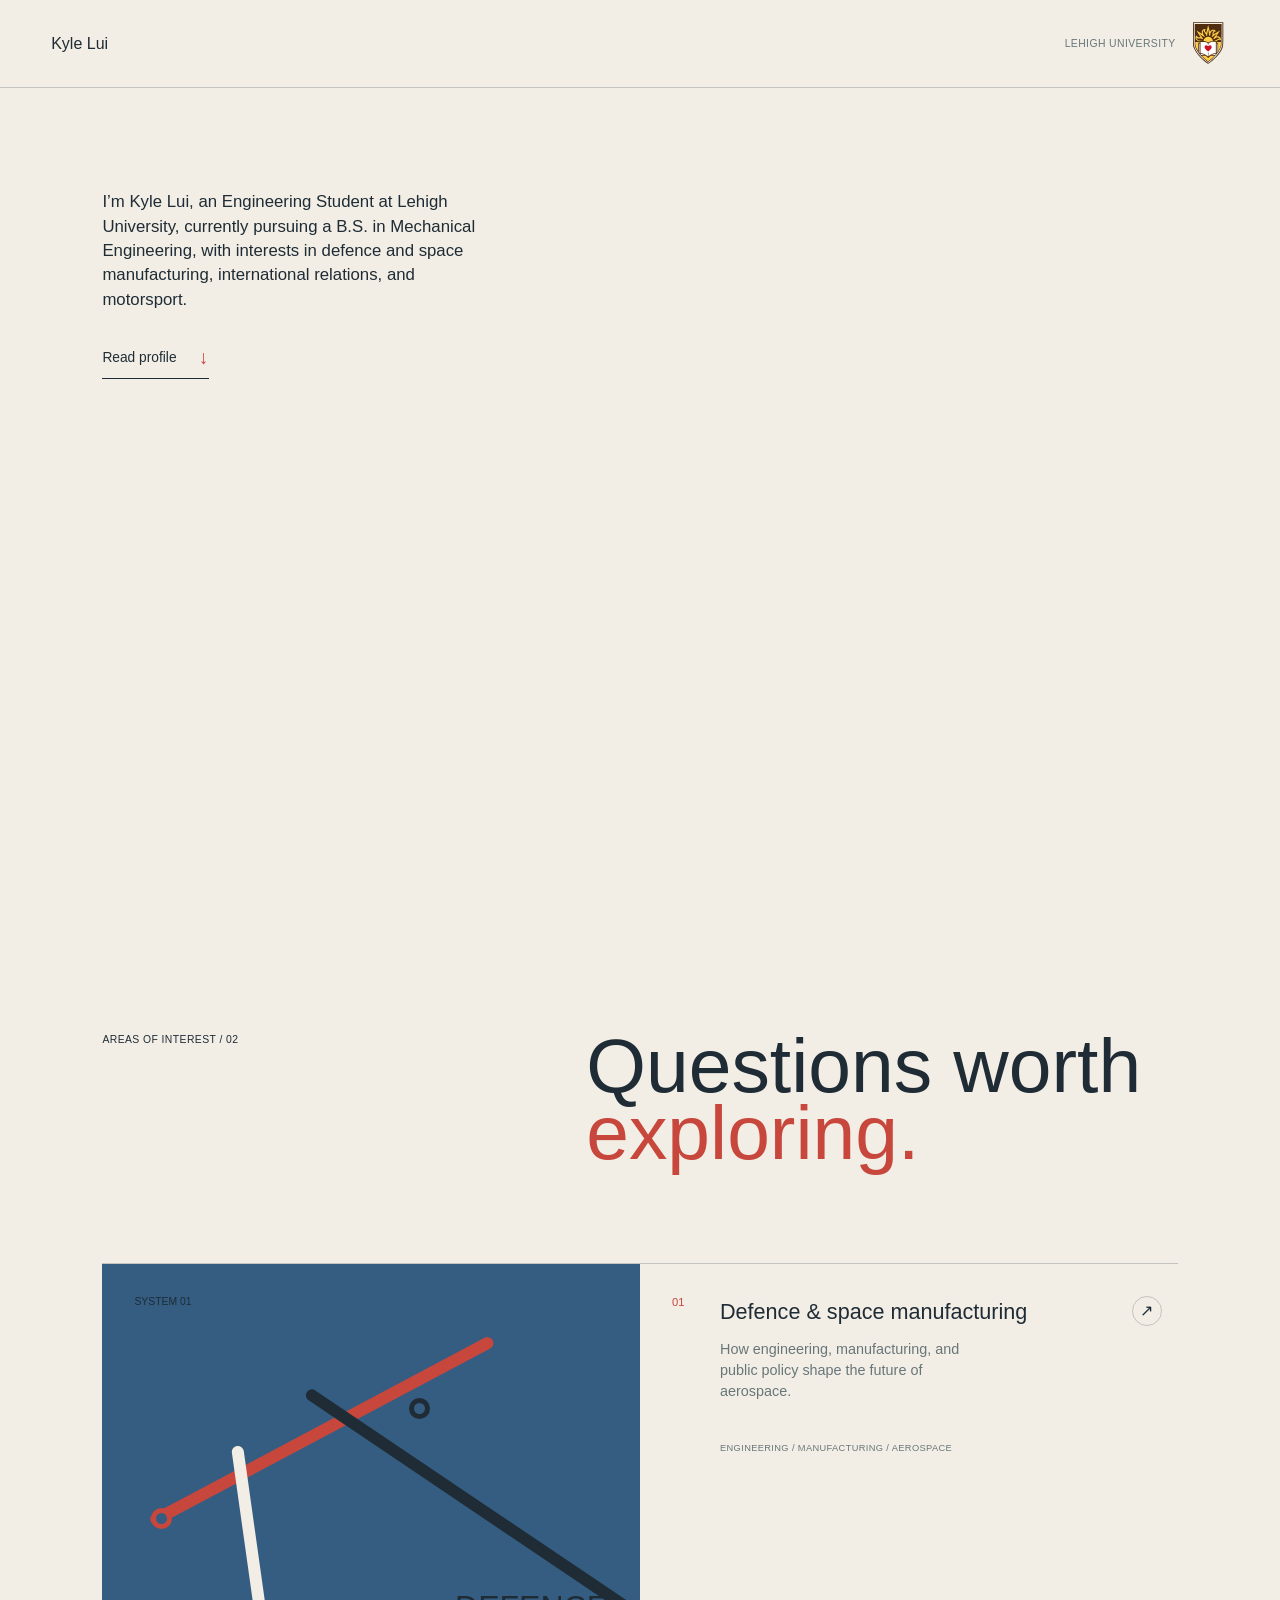
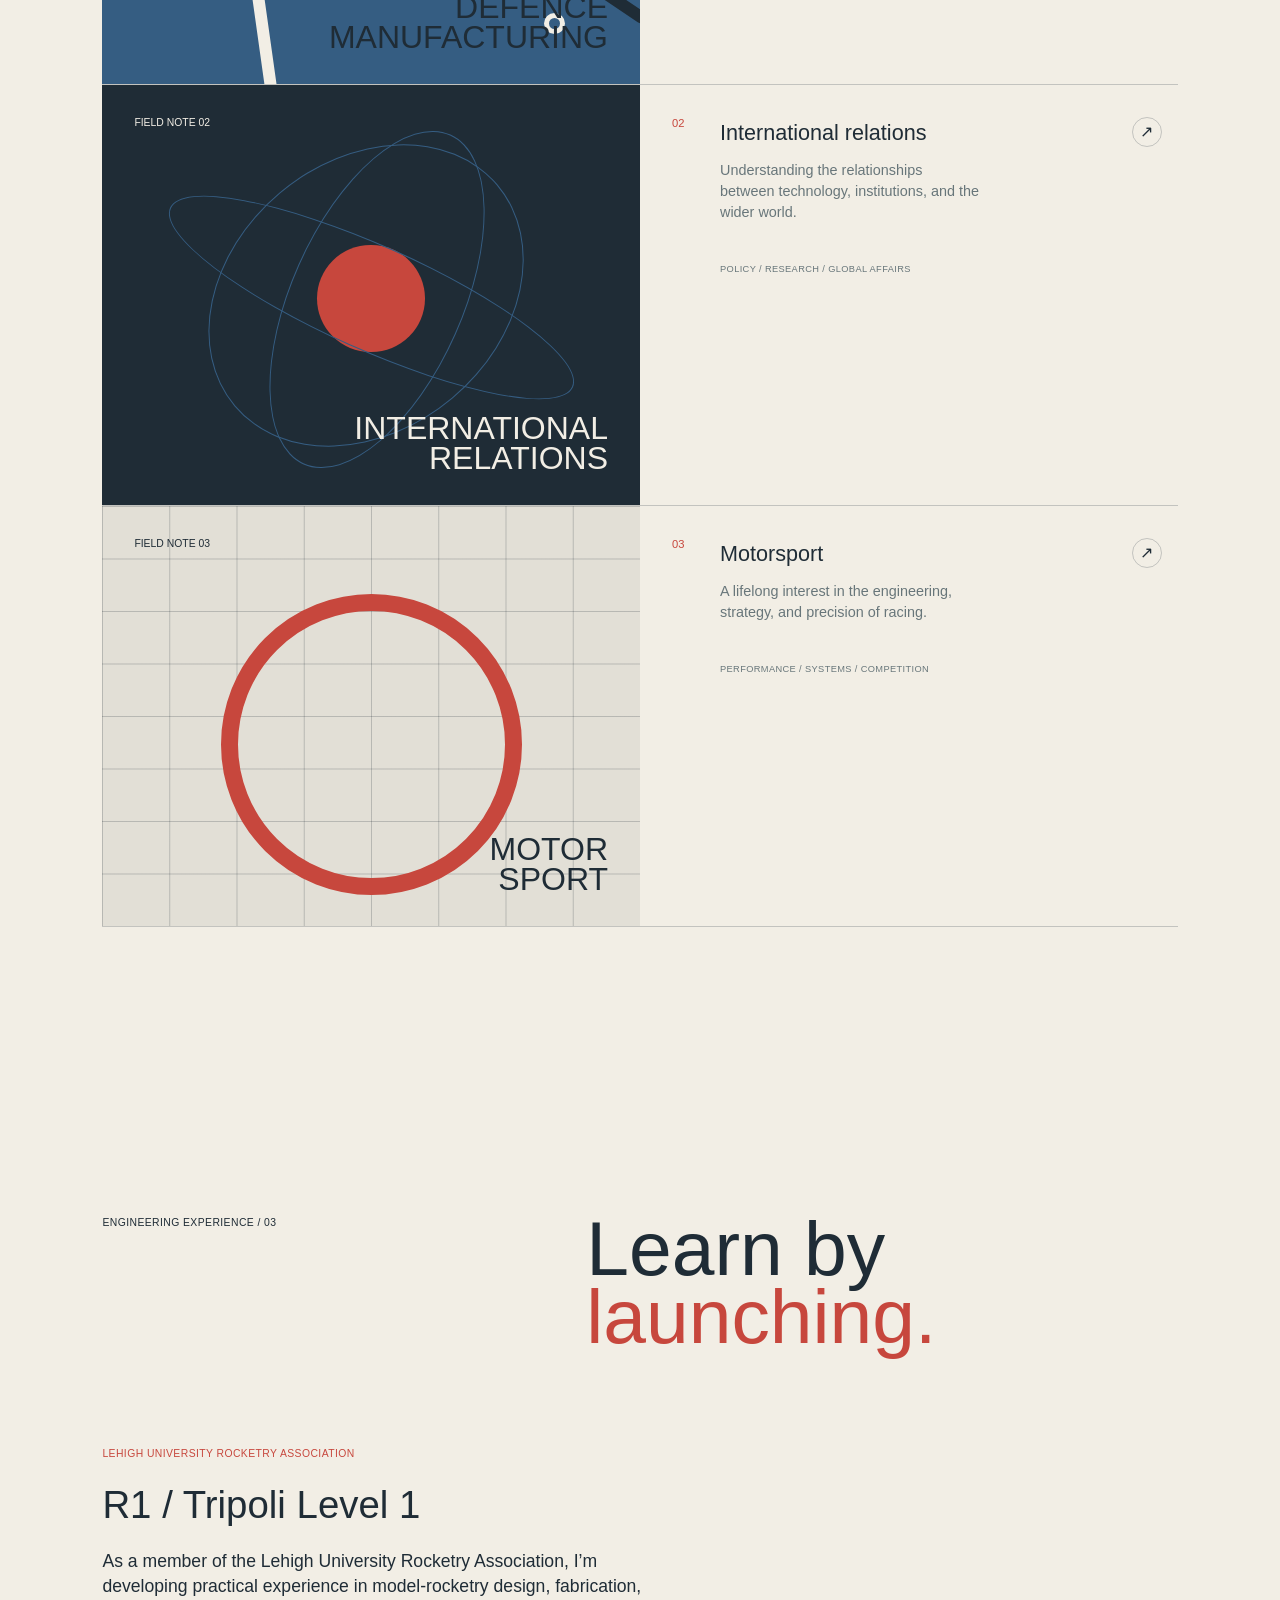
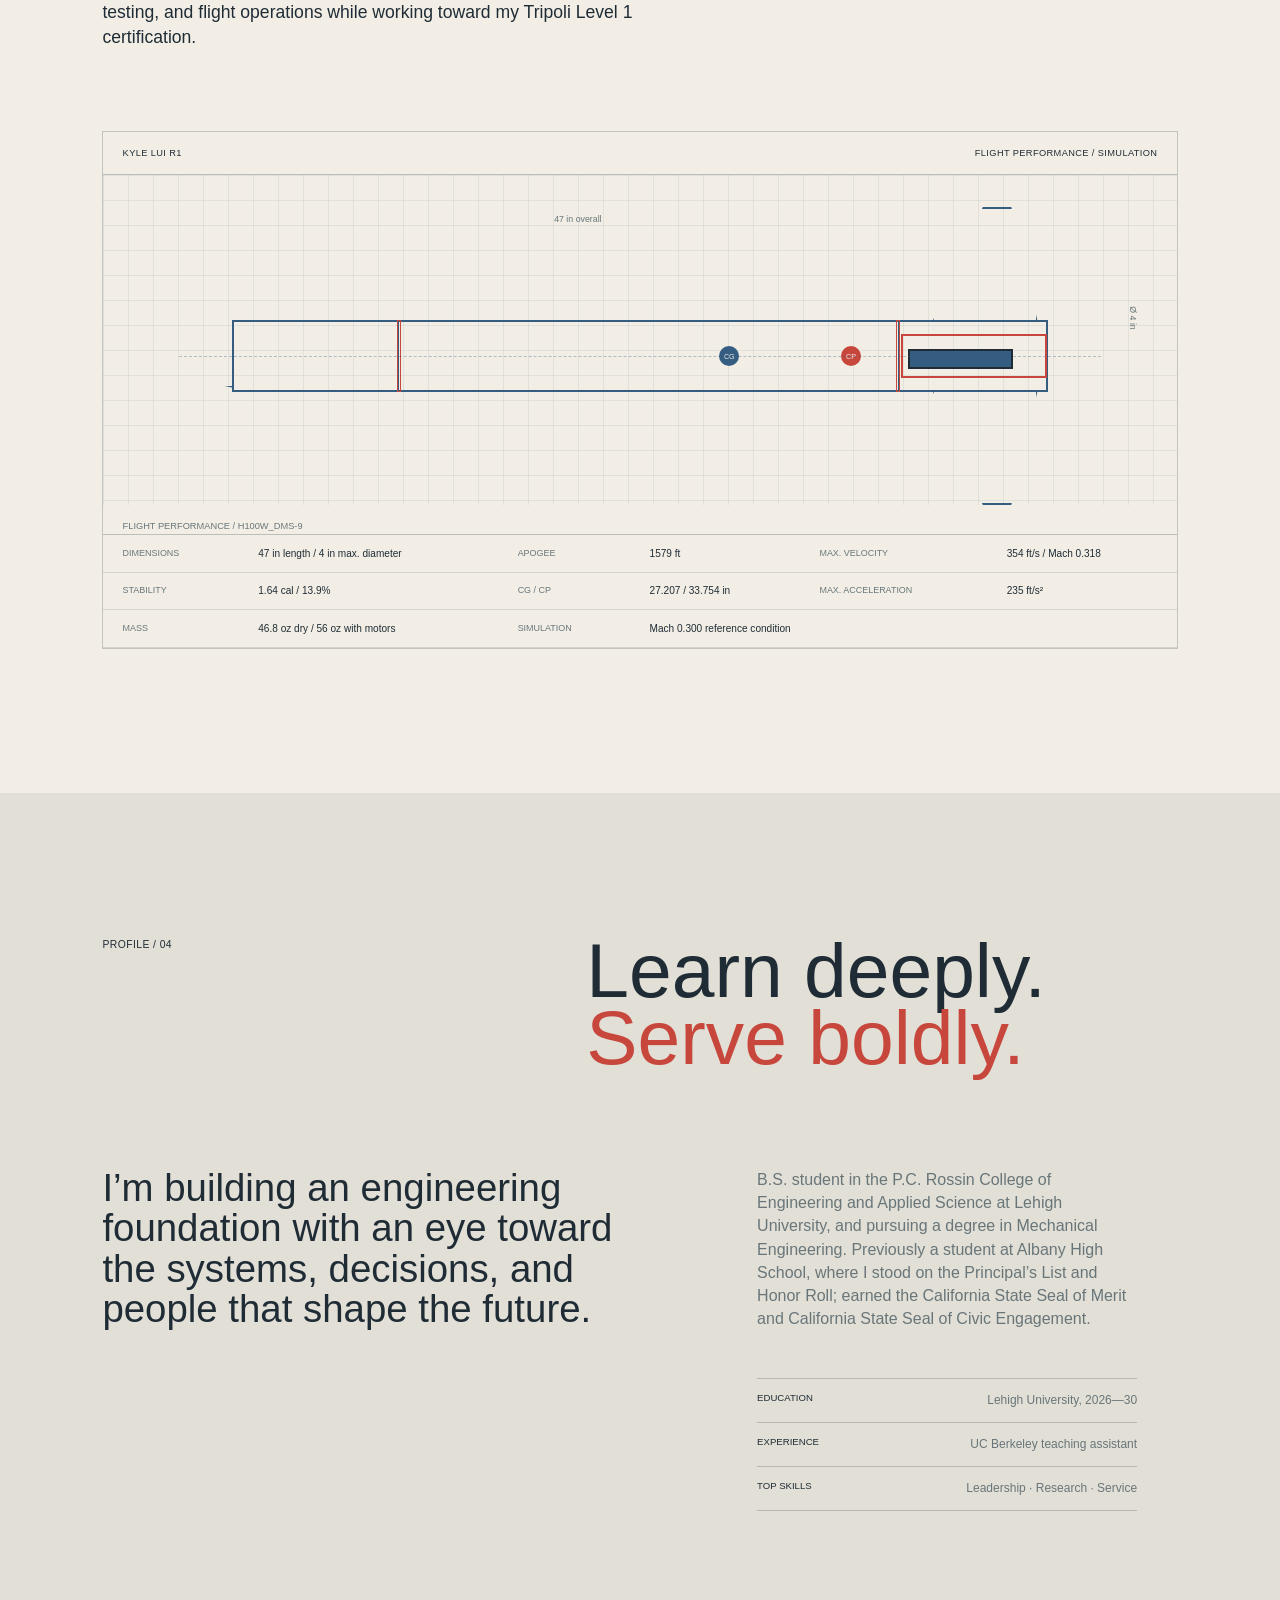
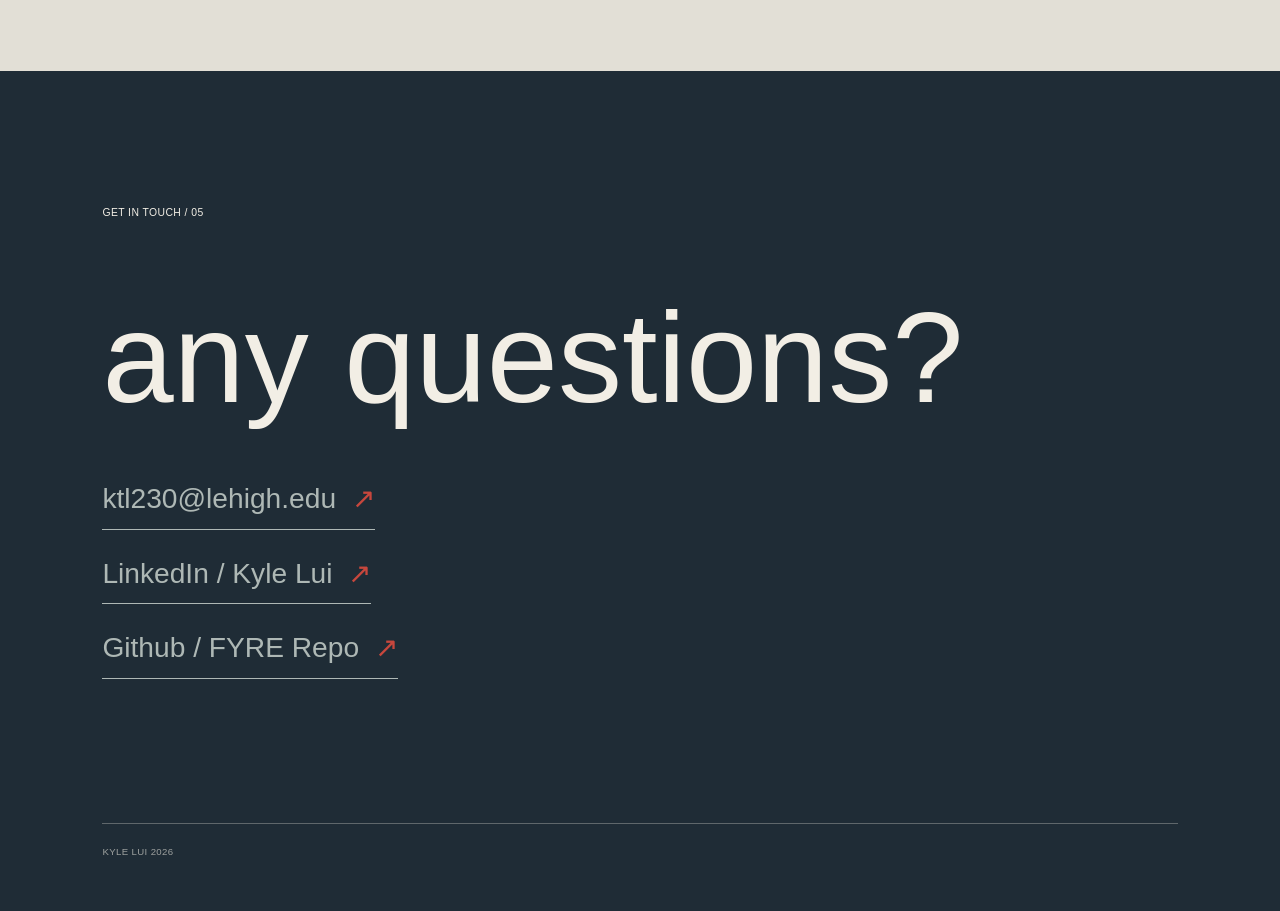
==== commit 38532e50: "remove temporary hero text" ====
--- a/index.html
+++ b/index.html
@@ -21,22 +21,8 @@
   </header>
 
   <main id="main">
-    <section class="hero" id="top" aria-labelledby="hero-title">
+    <section class="hero" id="top">
       <div class="hero-copy">
-        <div class="specimen-spec" aria-label="Type specimen dimensions">
-          <p>Size 80</p>
-          <p>200x 75/78/81mm</p>
-        </div>
-        <p class="eyebrow">Undergraduate Engineering Student</p>
-        <div class="title-specimen" aria-label="Kyle Lui lettering specimen">
-          <div class="specimen-box">
-            <span class="height-tick tick-top" aria-hidden="true"></span>
-            <span class="height-tick tick-upper" aria-hidden="true"></span>
-            <span class="height-tick tick-lower" aria-hidden="true"></span>
-            <span class="height-tick tick-bottom" aria-hidden="true"></span>
-            <h1 id="hero-title" class="specimen-word" aria-label="Kyle Lui"><span aria-hidden="true">K</span><span class="lowercase-marked" aria-hidden="true">y</span><span aria-hidden="true">l</span><span class="lowercase-marked" aria-hidden="true">e</span><span class="letter-space" aria-hidden="true"></span><span aria-hidden="true">L</span><span class="lowercase-marked" aria-hidden="true">u</span><span class="lowercase-marked" aria-hidden="true">i</span></h1>
-          </div>
-        </div>
         <p class="hero-intro">I’m Kyle Lui, an Engineering Student at Lehigh University, currently pursuing a B.S. in Mechanical Engineering, with interests in defence and space manufacturing, international relations, and motorsport.</p>
         <a class="text-link" href="#about">Read profile <span aria-hidden="true">↓</span></a>
       </div>
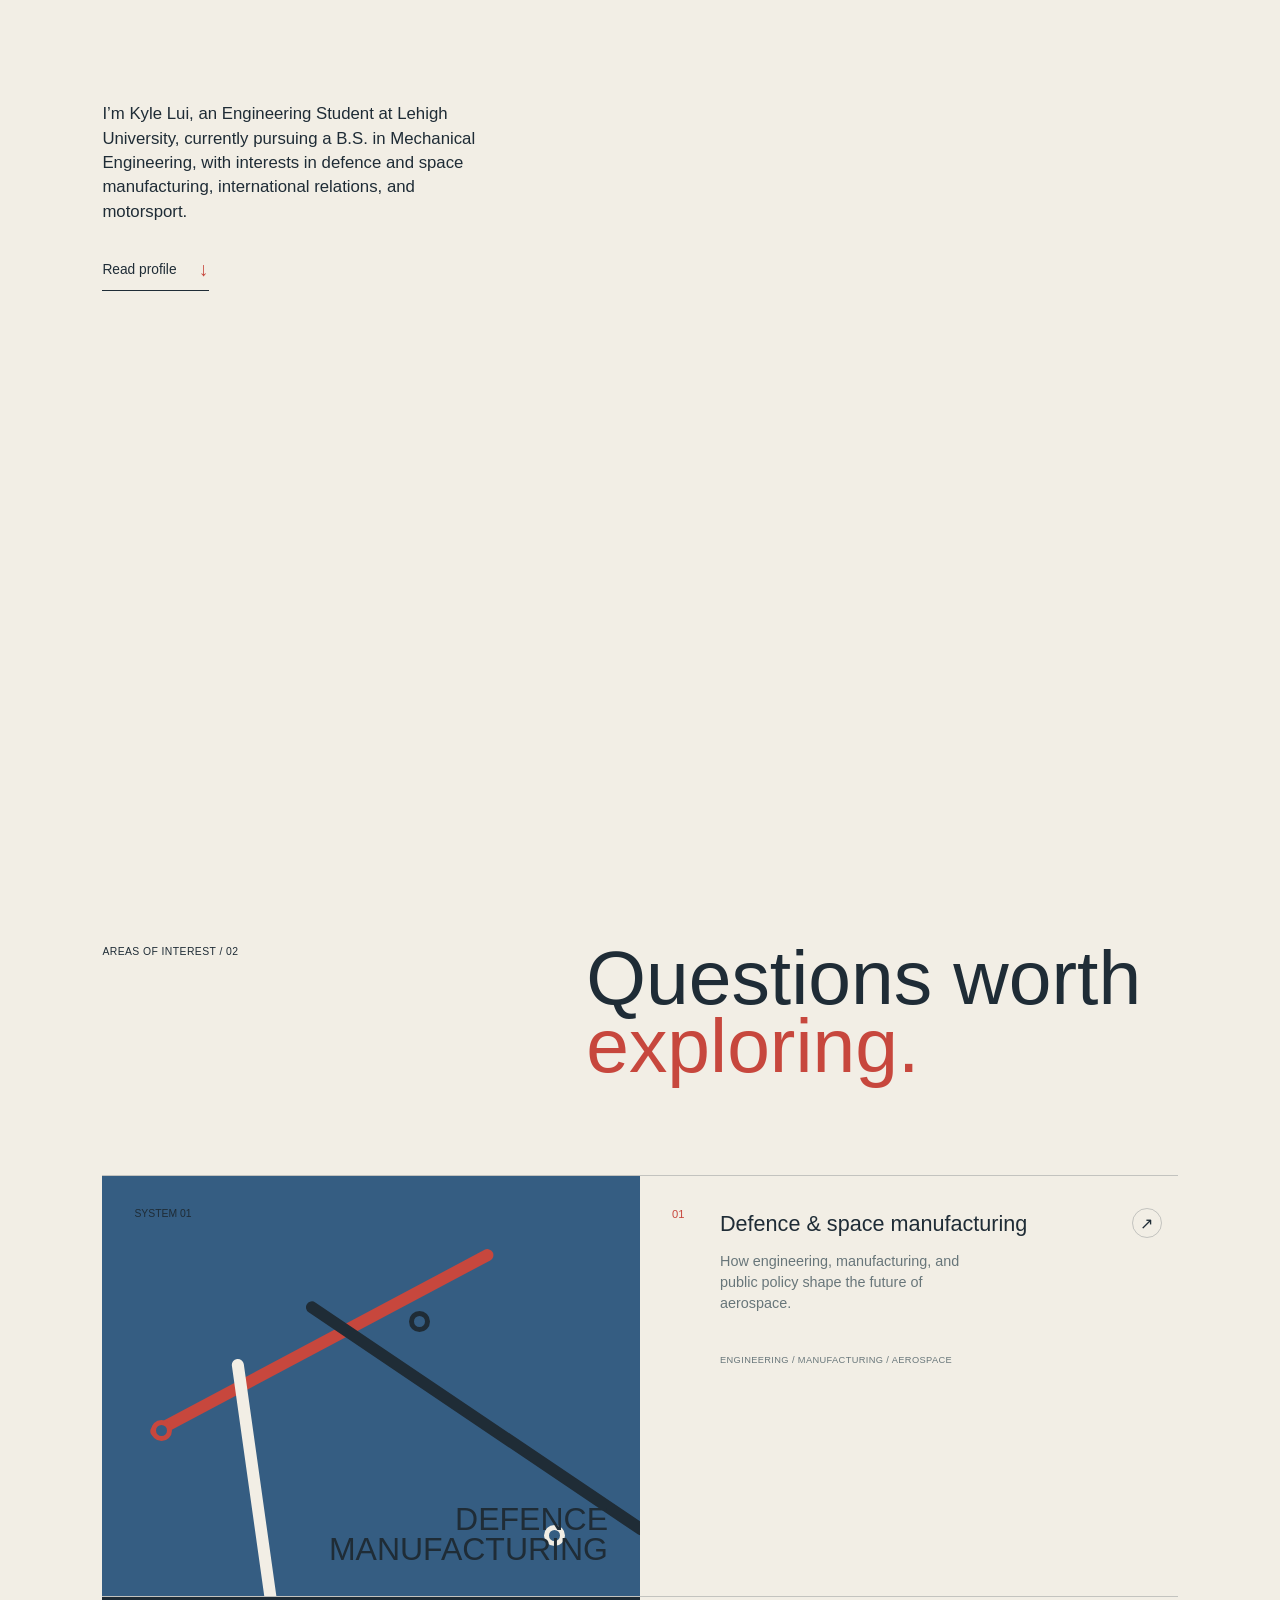
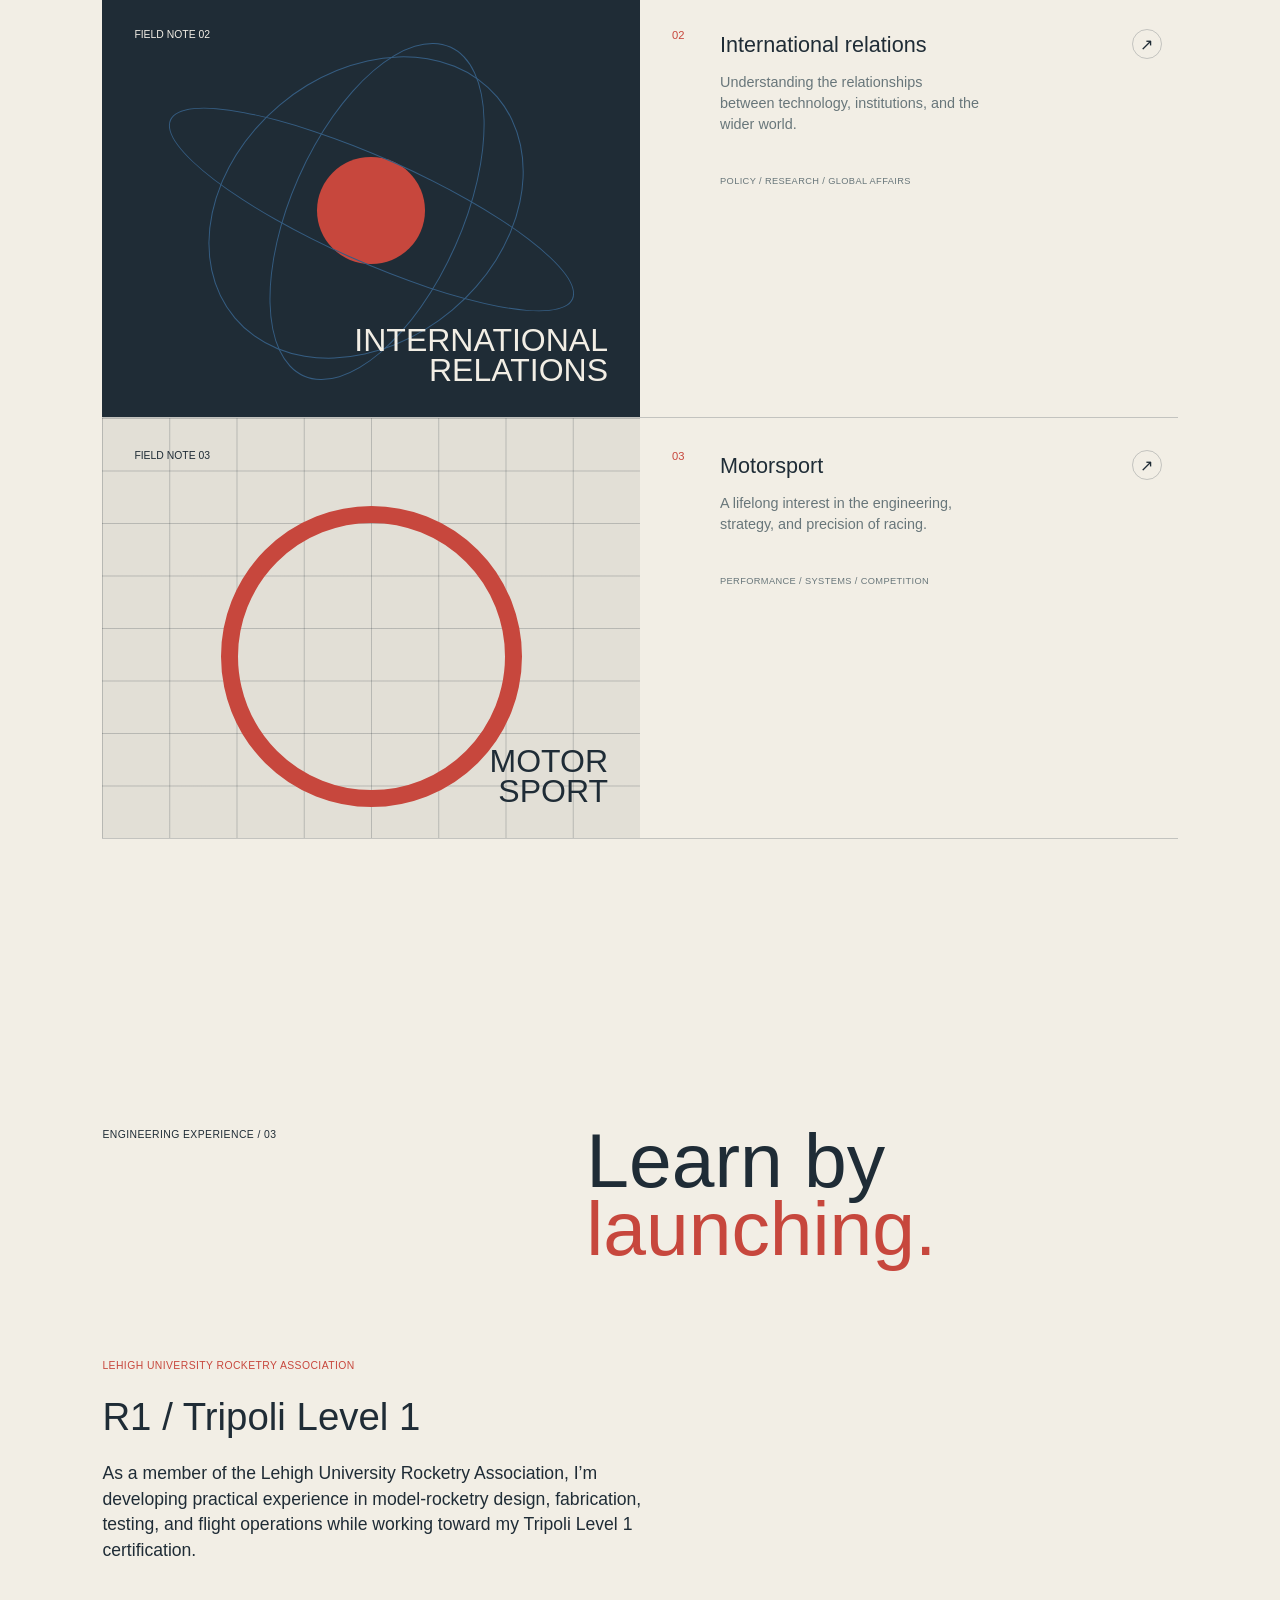
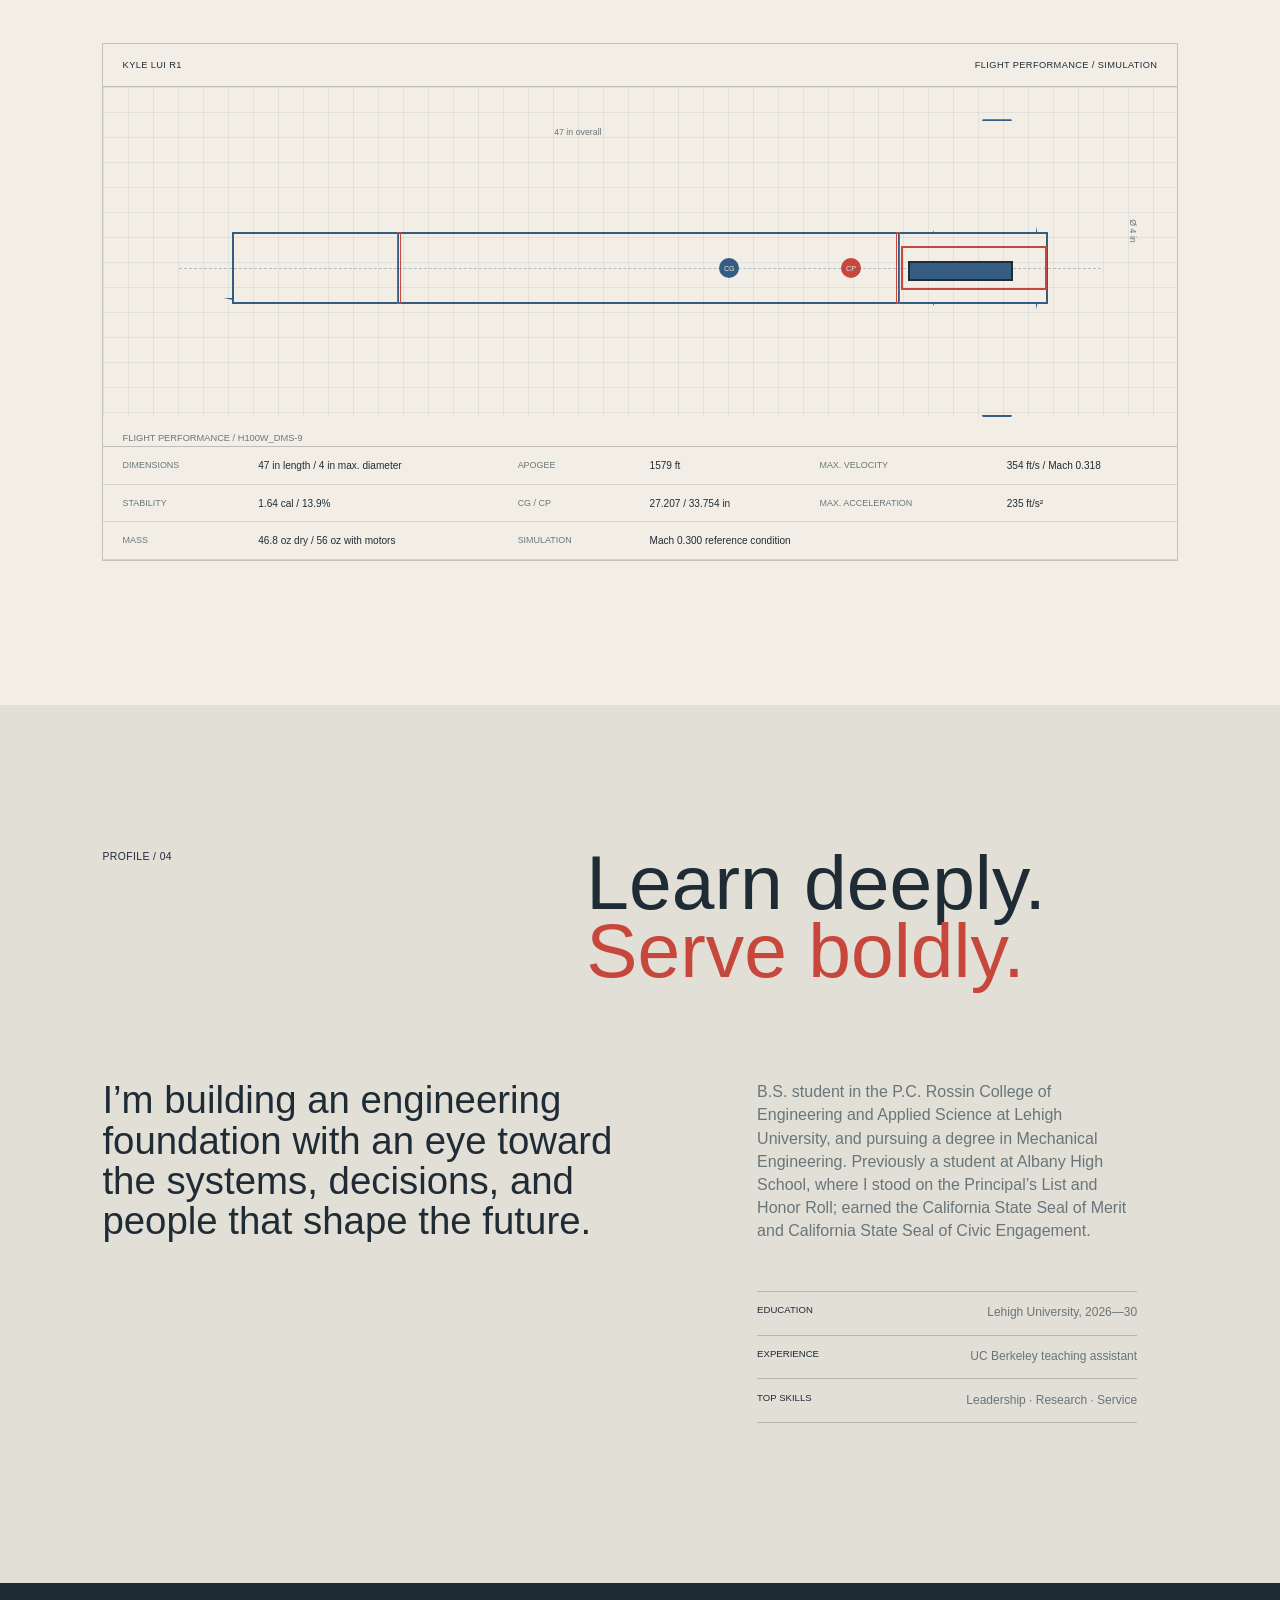
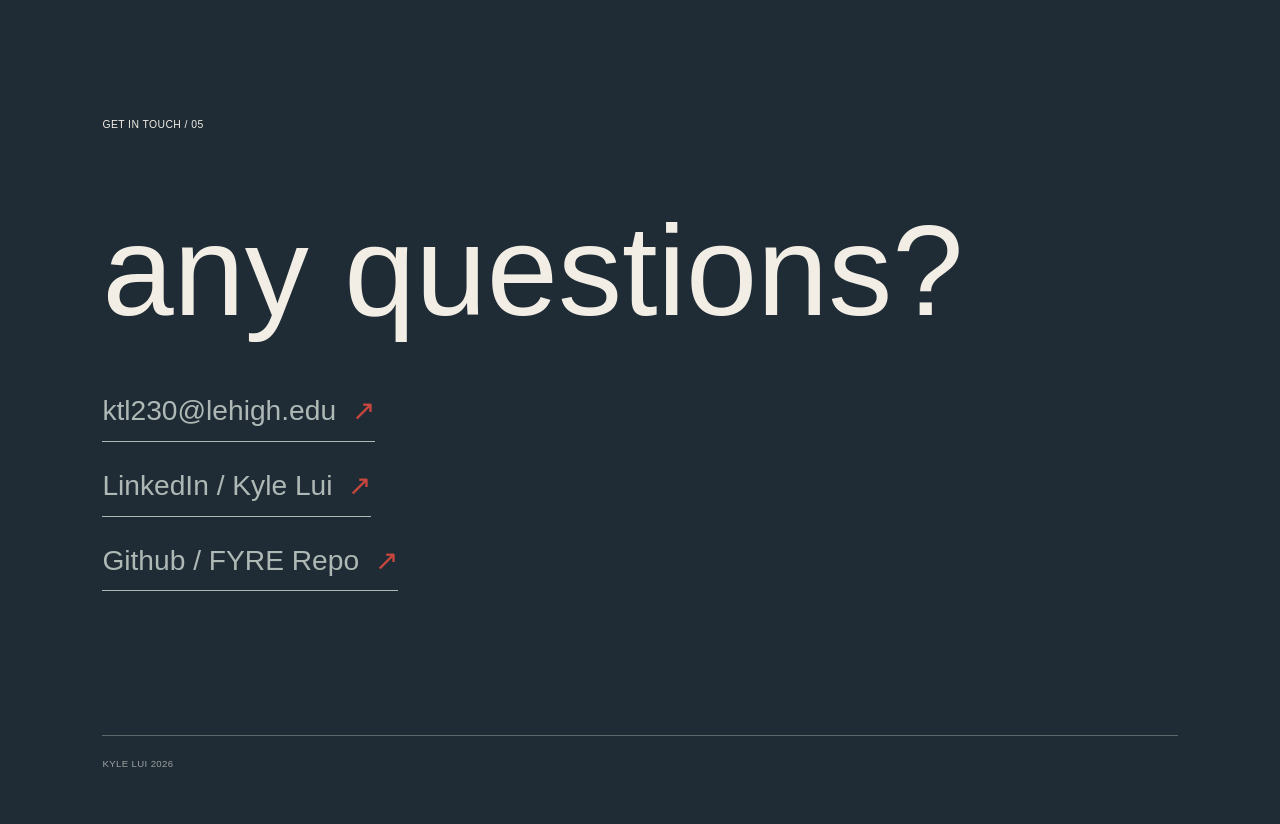
==== commit c0f0d471: "removed header" ====
--- a/index.html
+++ b/index.html
@@ -10,15 +10,6 @@
 </head>
 <body>
   <a class="skip-link" href="#main">Skip to content</a>
-  <header class="site-header">
-    <a class="brand" href="#top" aria-label="Kyle Lui home">
-      <span>Kyle Lui</span>
-    </a>
-    <div class="university-lockup" aria-label="Lehigh University">
-      <span class="university-name">Lehigh University</span>
-      <img class="university-crest" src="lehigh-crest.svg" alt="">
-    </div>
-  </header>
 
   <main id="main">
     <section class="hero" id="top">
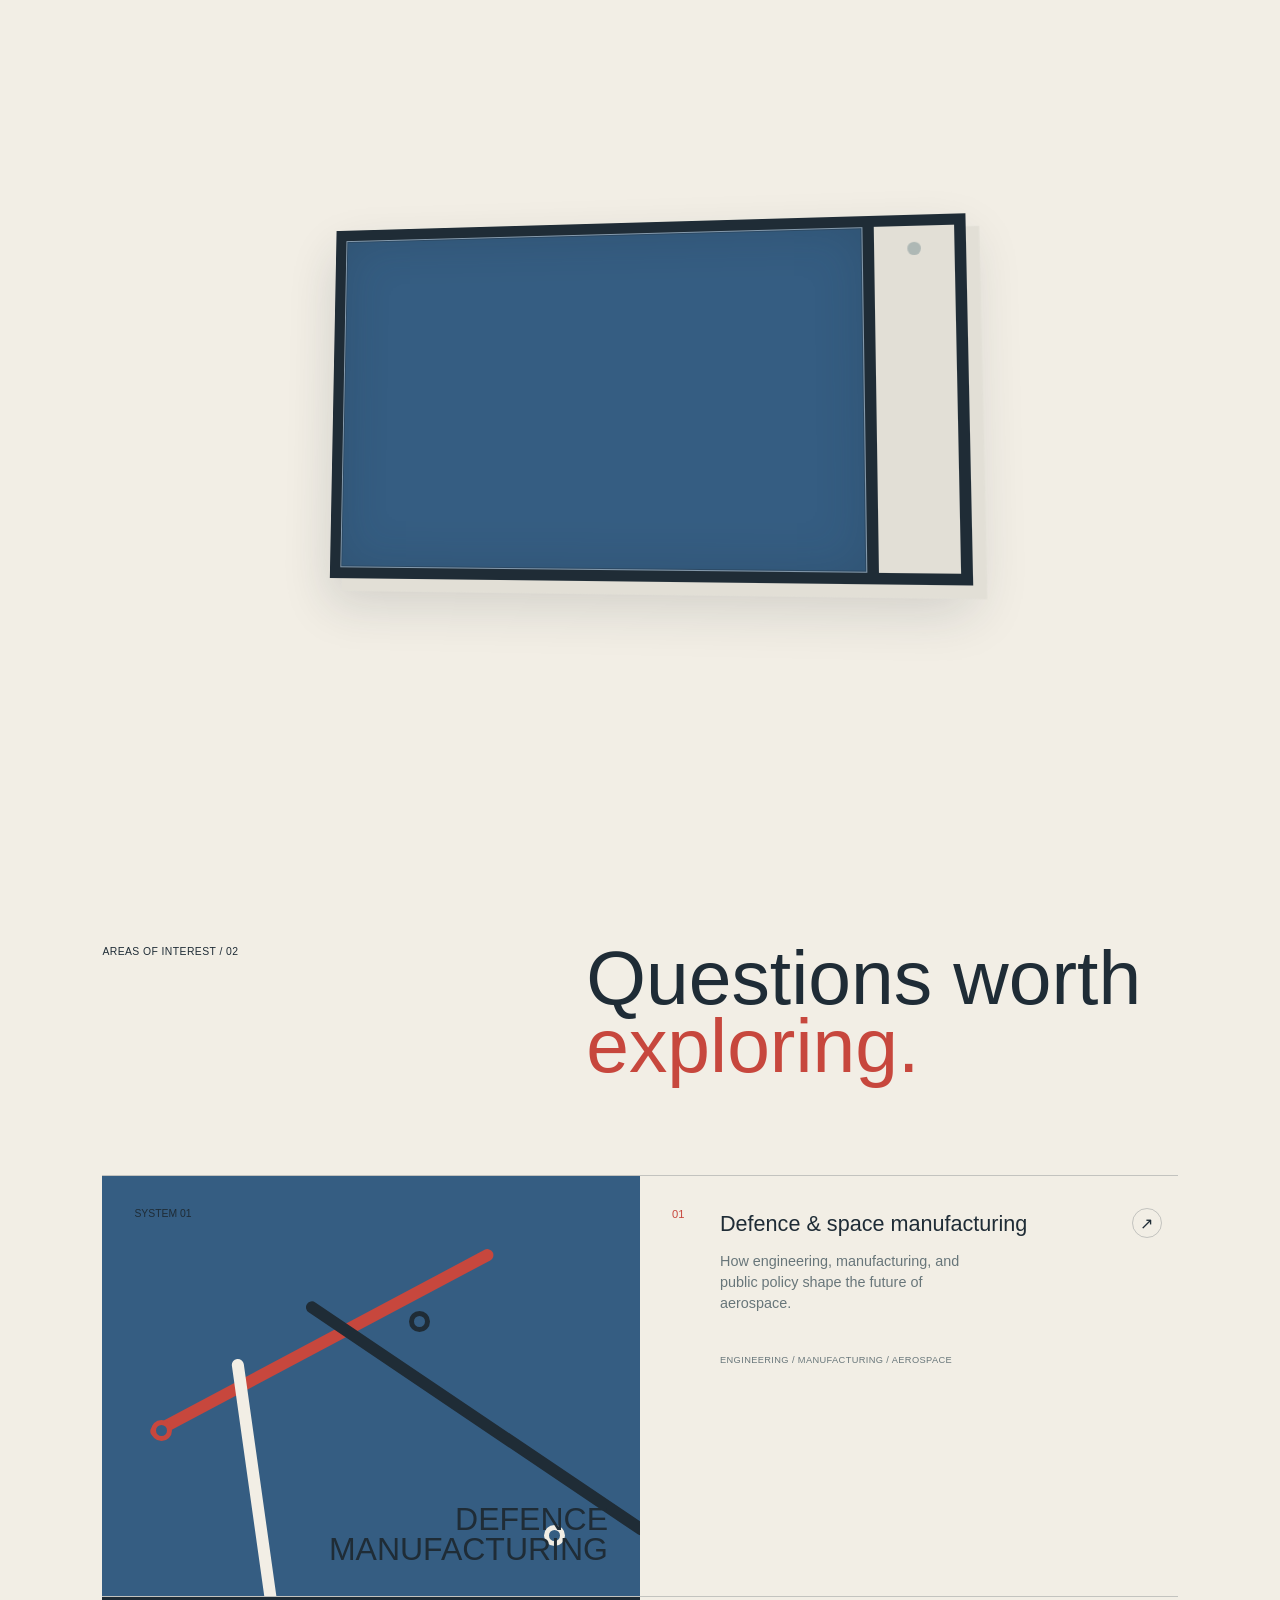
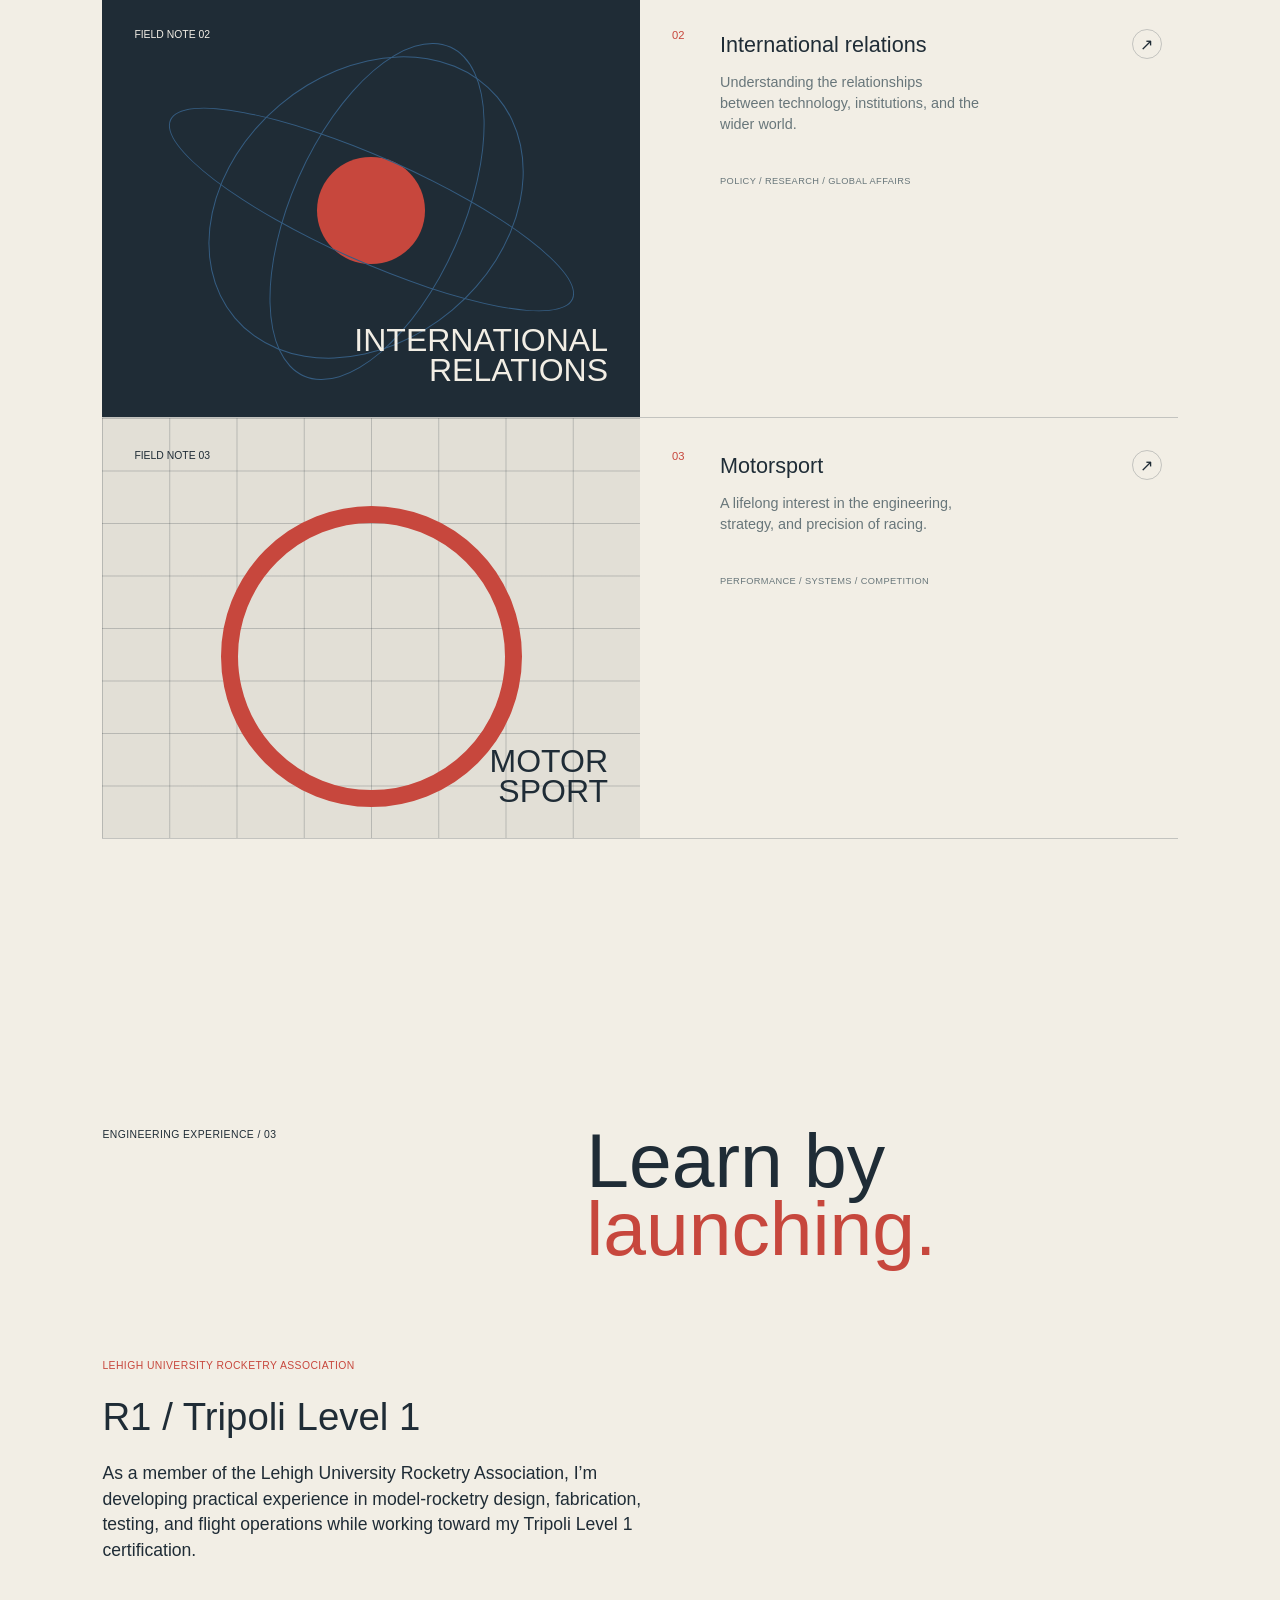
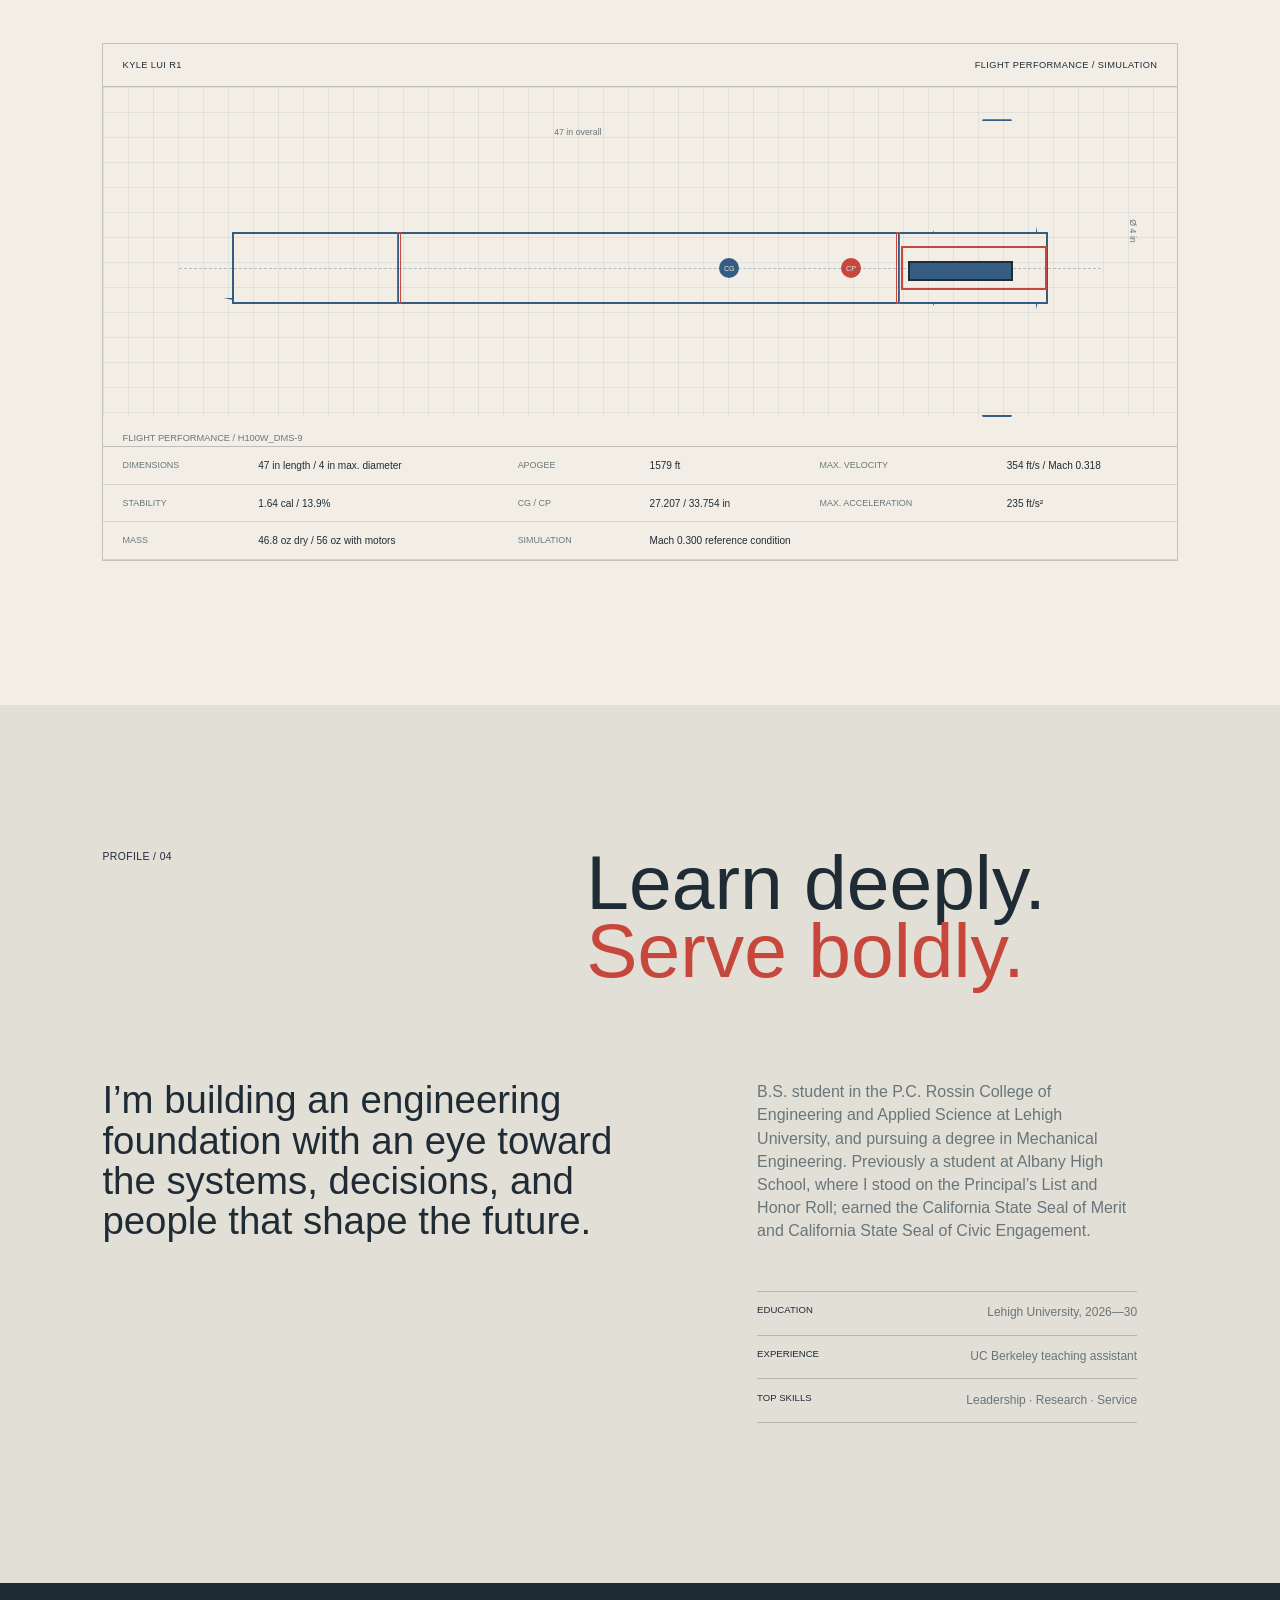
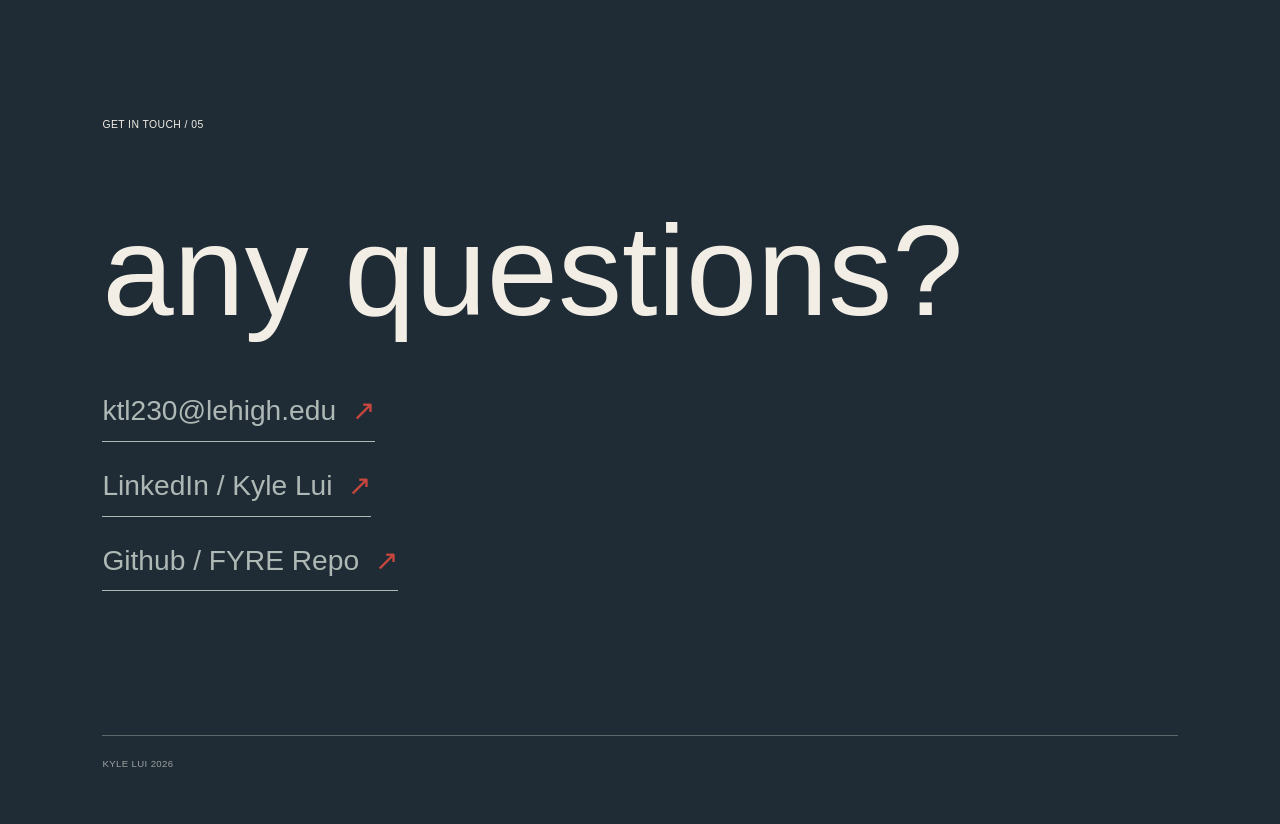
==== commit 710fac1d: "new landing display" ====
--- a/index.html
+++ b/index.html
@@ -12,10 +12,12 @@
   <a class="skip-link" href="#main">Skip to content</a>
 
   <main id="main">
-    <section class="hero" id="top">
-      <div class="hero-copy">
-        <p class="hero-intro">I’m Kyle Lui, an Engineering Student at Lehigh University, currently pursuing a B.S. in Mechanical Engineering, with interests in defence and space manufacturing, international relations, and motorsport.</p>
-        <a class="text-link" href="#about">Read profile <span aria-hidden="true">↓</span></a>
+    <section class="hero" id="top" aria-label="Main display">
+      <div class="display-stage">
+        <div class="display-screen" aria-label="Main display area"></div>
+        <aside class="display-status" aria-label="Reserved status display">
+          <span class="display-status-light" aria-hidden="true"></span>
+        </aside>
       </div>
     </section>
 
--- a/styles.css
+++ b/styles.css
@@ -42,33 +42,17 @@
 .university-lockup { display: inline-flex; align-items: center; gap: .7rem; color: var(--muted); }
 .university-crest { display: block; width: 42px; height: 42px; object-fit: contain; }
 .university-name { font: .65rem var(--mono); letter-spacing: .04em; text-transform: uppercase; }
-.hero { min-height: min(800px, calc(100vh - 72px)); padding: 8vw 8vw 2rem; display: grid; grid-template-columns: 1fr; grid-template-rows: auto 1fr auto; position: relative; overflow: hidden; }
+.hero { min-height: min(800px, 100vh); padding: 8vw; display: grid; place-items: center; position: relative; overflow: hidden; }
 .section-label, .mono { font-family: var(--mono); font-size: .65rem; font-stretch: normal; font-weight: 300; text-transform: uppercase; letter-spacing: .04em; }
 .hero-label { grid-column: 1 / -1; margin-bottom: 4vw; color: var(--muted); }
-.hero-copy { align-self: center; max-width: 690px; z-index: 1; }
-.specimen-spec { margin: 0 0 3.5rem auto; text-align: right; font-family: var(--sans); font-size: clamp(2.4rem, 5vw, 5rem); font-weight: 500; line-height: .95; }
-.specimen-spec p { margin: 0; }
-.specimen-spec p + p { margin-top: 1.25rem; }
-.eyebrow { margin: 0 0 1.5rem; color: var(--ink); font: .7rem var(--mono); text-transform: none; }
+.display-stage { display: grid; grid-template-columns: minmax(0, 1fr) 5.5rem; width: min(50vw, 760px); aspect-ratio: 16 / 9; padding: .7rem; background: var(--ink); box-shadow: .8rem .8rem 0 var(--paper-deep), 0 1.5rem 3rem rgba(31, 44, 54, .16); transform: perspective(1100px) rotateX(4deg) rotateY(-7deg); transform-origin: center; }
+.display-screen { min-width: 0; background: var(--blue); border: 1px solid rgba(242, 238, 229, .42); box-shadow: inset 0 0 0 1px rgba(31, 44, 54, .32), inset 0 0 3rem rgba(31, 44, 54, .2); }
+.display-status { display: flex; align-items: flex-start; justify-content: center; padding: 1rem .65rem; background: var(--paper-deep); border-left: .7rem solid var(--ink); }
+.display-status-light { display: block; width: .8rem; aspect-ratio: 1; border-radius: 50%; background: var(--gray); }
 h1, h2, h3, p { margin-top: 0; }
 h3 { font-weight: 500; }
 h1, h2 { margin-bottom: 2rem; font-size: clamp(3.5rem, 7.6vw, 8.4rem); line-height: .88; letter-spacing: 0; font-weight: 500; }
 h1 em, h2 em { color: var(--red); font-style: normal; }
-.hero-intro { max-width: 390px; margin-bottom: 2rem; font-size: 1.05rem; }
-.title-specimen { width: min(100%, 740px); margin-bottom: 2rem; }
-.specimen-box { position: relative; border-left: 1px solid var(--ink); border-right: 1px solid var(--ink); background-image: repeating-linear-gradient(to bottom, transparent 0, transparent calc(25% - 1px), rgba(31, 44, 54, .58) 25%, transparent calc(25% + 1px)); }
-.specimen-word { display: grid; grid-template-columns: repeat(8, minmax(0, 1fr)); min-height: clamp(150px, 19vw, 245px); margin: 0; padding: 0; color: transparent; font-family: var(--sans); font-size: clamp(5rem, 12vw, 11rem); font-weight: 500; line-height: 1; letter-spacing: 0; -webkit-text-stroke: 2px var(--ink); text-align: center; }
-.specimen-word span { position: relative; display: flex; align-items: center; justify-content: center; min-width: 0; border-right: 1px solid var(--ink); }
-.specimen-word span:last-child { border-right: 0; }
-.specimen-word .letter-space { border-right: 1px solid var(--ink); }
-.specimen-word .lowercase-marked::before, .specimen-word .lowercase-marked::after { content: ''; position: absolute; left: 50%; width: 9px; height: 1px; background: var(--ink); transform: translateX(-50%); }
-.specimen-word .lowercase-marked::before { top: 0; }
-.specimen-word .lowercase-marked::after { bottom: 0; }
-.height-tick { position: absolute; left: -1px; width: 8px; height: 1px; background: var(--ink); z-index: 1; }
-.tick-top { top: 0; }.tick-upper { top: 25%; }.tick-lower { top: 75%; }.tick-bottom { bottom: 0; }
-.specimen-box::after { content: ''; position: absolute; inset: 0; pointer-events: none; background-image: radial-gradient(circle, var(--ink) 1px, transparent 1.2px), radial-gradient(circle, var(--ink) 1px, transparent 1.2px); background-size: 5px 1px, 5px 1px; background-position: left 25%, left 75%; background-repeat: repeat-x; opacity: .55; }
-.text-link { display: inline-flex; align-items: center; gap: 1.4rem; border-bottom: 1px solid var(--ink); padding-bottom: .4rem; font-weight: 300; font-size: .86rem; }
-.text-link span { color: var(--red); font-size: 1.2rem; }
 .hero-meta { grid-column: 1 / -1; display: flex; justify-content: space-between; padding-top: 2rem; border-top: 1px solid var(--line); color: var(--muted); }
 .signal-bar { display: flex; justify-content: space-around; align-items: center; gap: 1rem; overflow: hidden; min-height: 58px; padding: 0 3vw; background: var(--red); color: var(--paper); font: 300 .65rem var(--mono); letter-spacing: .08em; white-space: nowrap; }
 .signal-bar span:nth-child(even) { font-size: 1rem; }
@@ -91,5 +75,5 @@
 .reveal { opacity: 0; transform: translateY(18px); transition: opacity .7s ease, transform .7s ease; }.reveal.is-visible { opacity: 1; transform: translateY(0); }
 
 .visual-title, .project-info h3, .about-lede, .engineering-intro h3 { letter-spacing: 0; }
-@media (max-width: 760px) { .site-header { padding: 1.2rem 5vw; }.university-name { max-width: 9rem; }.hero { display: block; min-height: auto; padding: 5rem 5vw 2rem; }.hero-label { margin-bottom: 5rem; }.hero-copy { position: relative; }.hero-meta { gap: 1rem; font-size: .55rem; }.hero-meta span:last-child { text-align: right; }.signal-bar { justify-content: flex-start; min-width: max-content; padding: 0 5vw; }.section-wrap { padding: 6rem 5vw; }.section-heading { display: block; margin-bottom: 3rem; }.section-heading h2 { width: 100%; margin-top: 2rem; }.project { display: block; }.project-visual { min-height: 330px; }.project-info { padding: 1.5rem 0; }.project-meta { margin-top: 1.7rem; }.engineering-intro { display: block; }.rocket-sheet-head { gap: 1rem; }.rocket-drawing { min-height: 250px; }.rocket-table { display: block; overflow-x: auto; white-space: nowrap; }.rocket-table tbody { display: table; width: 720px; }.rocket-table th, .rocket-table td { padding: .7rem .8rem; }.about-content { display: block; }.about-lede { margin-bottom: 3rem; }.contact { padding: 6rem 5vw 2rem; }.contact h2 { margin: 5rem 0 3rem; }.contact-foot { margin-top: 7rem; gap: 1rem; } }
+@media (max-width: 760px) { .site-header { padding: 1.2rem 5vw; }.university-name { max-width: 9rem; }.hero { display: block; min-height: 70vh; padding: 5rem 5vw 2rem; }.display-stage { width: min(90vw, 760px); margin: 8vh auto 0; transform: perspective(900px) rotateX(3deg) rotateY(-4deg); }.hero-label { margin-bottom: 5rem; }.hero-copy { position: relative; }.hero-meta { gap: 1rem; font-size: .55rem; }.hero-meta span:last-child { text-align: right; }.signal-bar { justify-content: flex-start; min-width: max-content; padding: 0 5vw; }.section-wrap { padding: 6rem 5vw; }.section-heading { display: block; margin-bottom: 3rem; }.section-heading h2 { width: 100%; margin-top: 2rem; }.project { display: block; }.project-visual { min-height: 330px; }.project-info { padding: 1.5rem 0; }.project-meta { margin-top: 1.7rem; }.engineering-intro { display: block; }.rocket-sheet-head { gap: 1rem; }.rocket-drawing { min-height: 250px; }.rocket-table { display: block; overflow-x: auto; white-space: nowrap; }.rocket-table tbody { display: table; width: 720px; }.rocket-table th, .rocket-table td { padding: .7rem .8rem; }.about-content { display: block; }.about-lede { margin-bottom: 3rem; }.contact { padding: 6rem 5vw 2rem; }.contact h2 { margin: 5rem 0 3rem; }.contact-foot { margin-top: 7rem; gap: 1rem; } }
 @media (prefers-reduced-motion: reduce) { html { scroll-behavior: auto; }.reveal { opacity: 1; transform: none; transition: none; } }
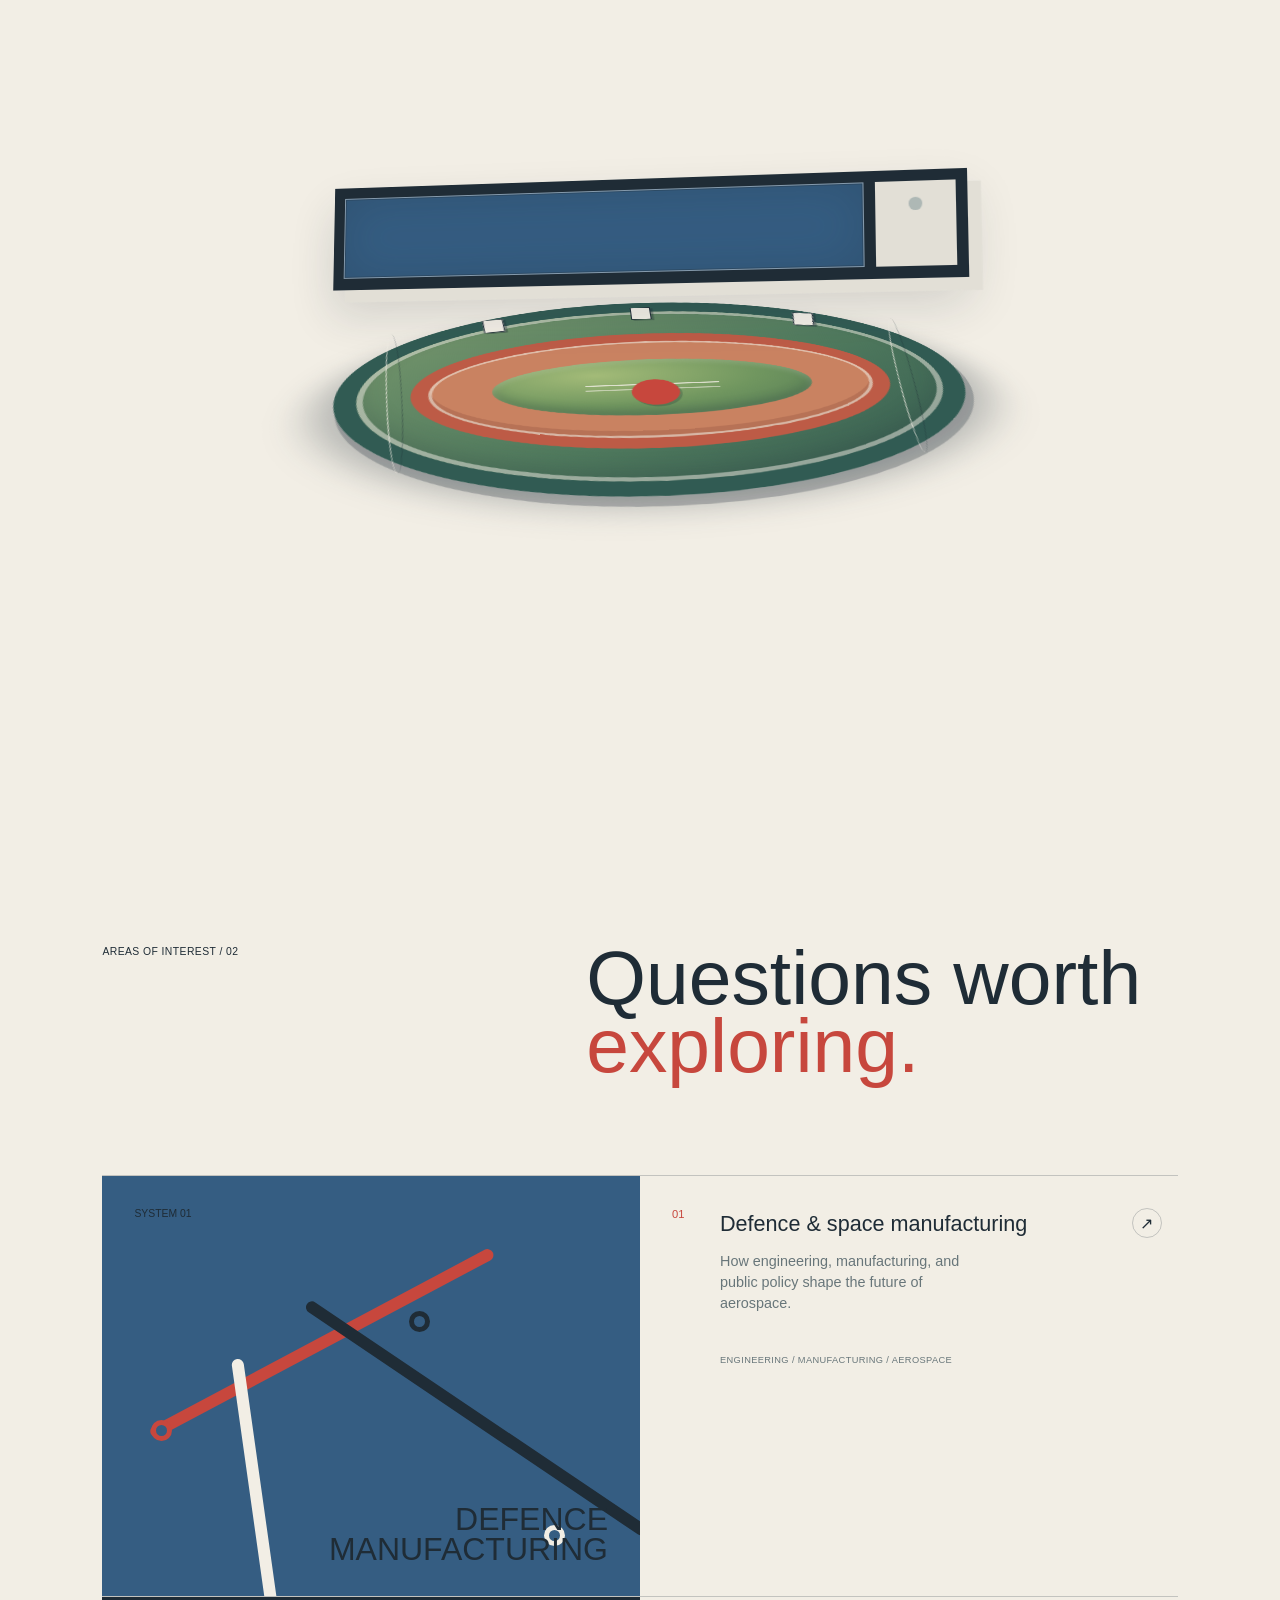
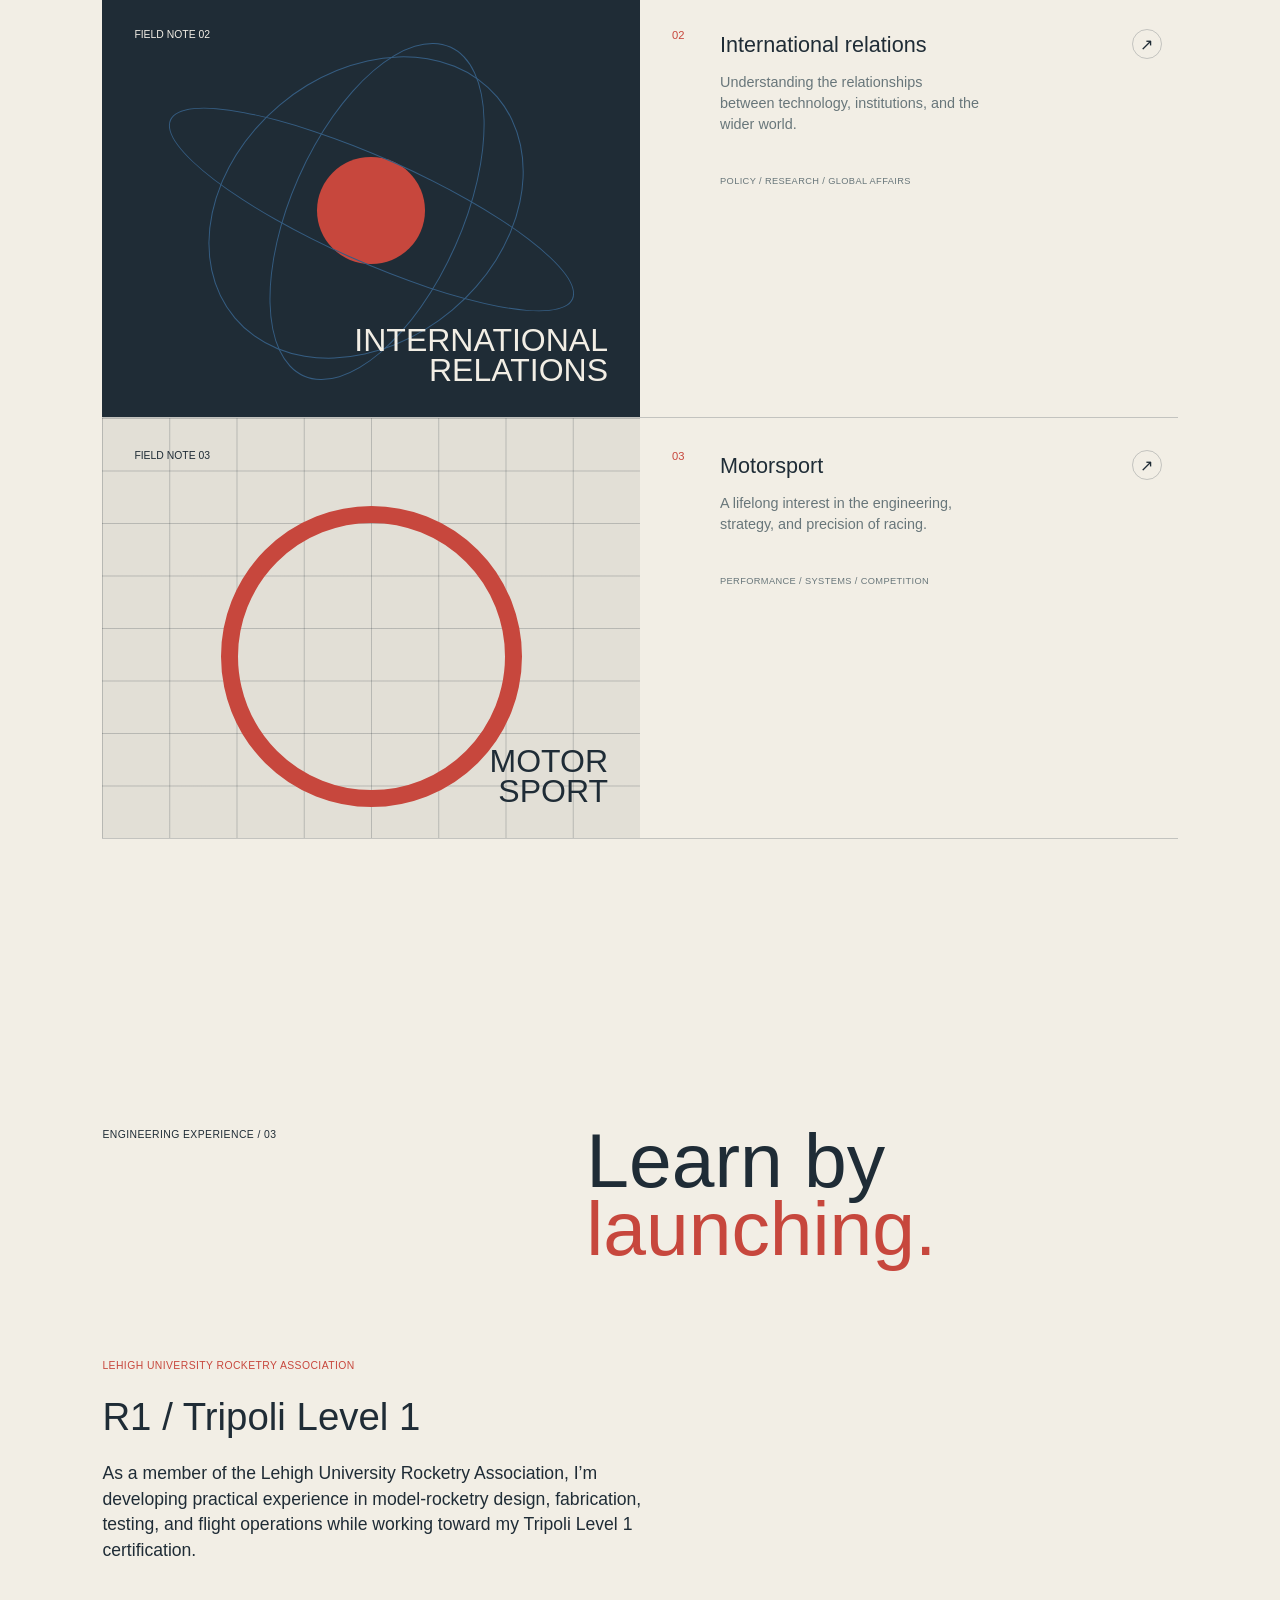
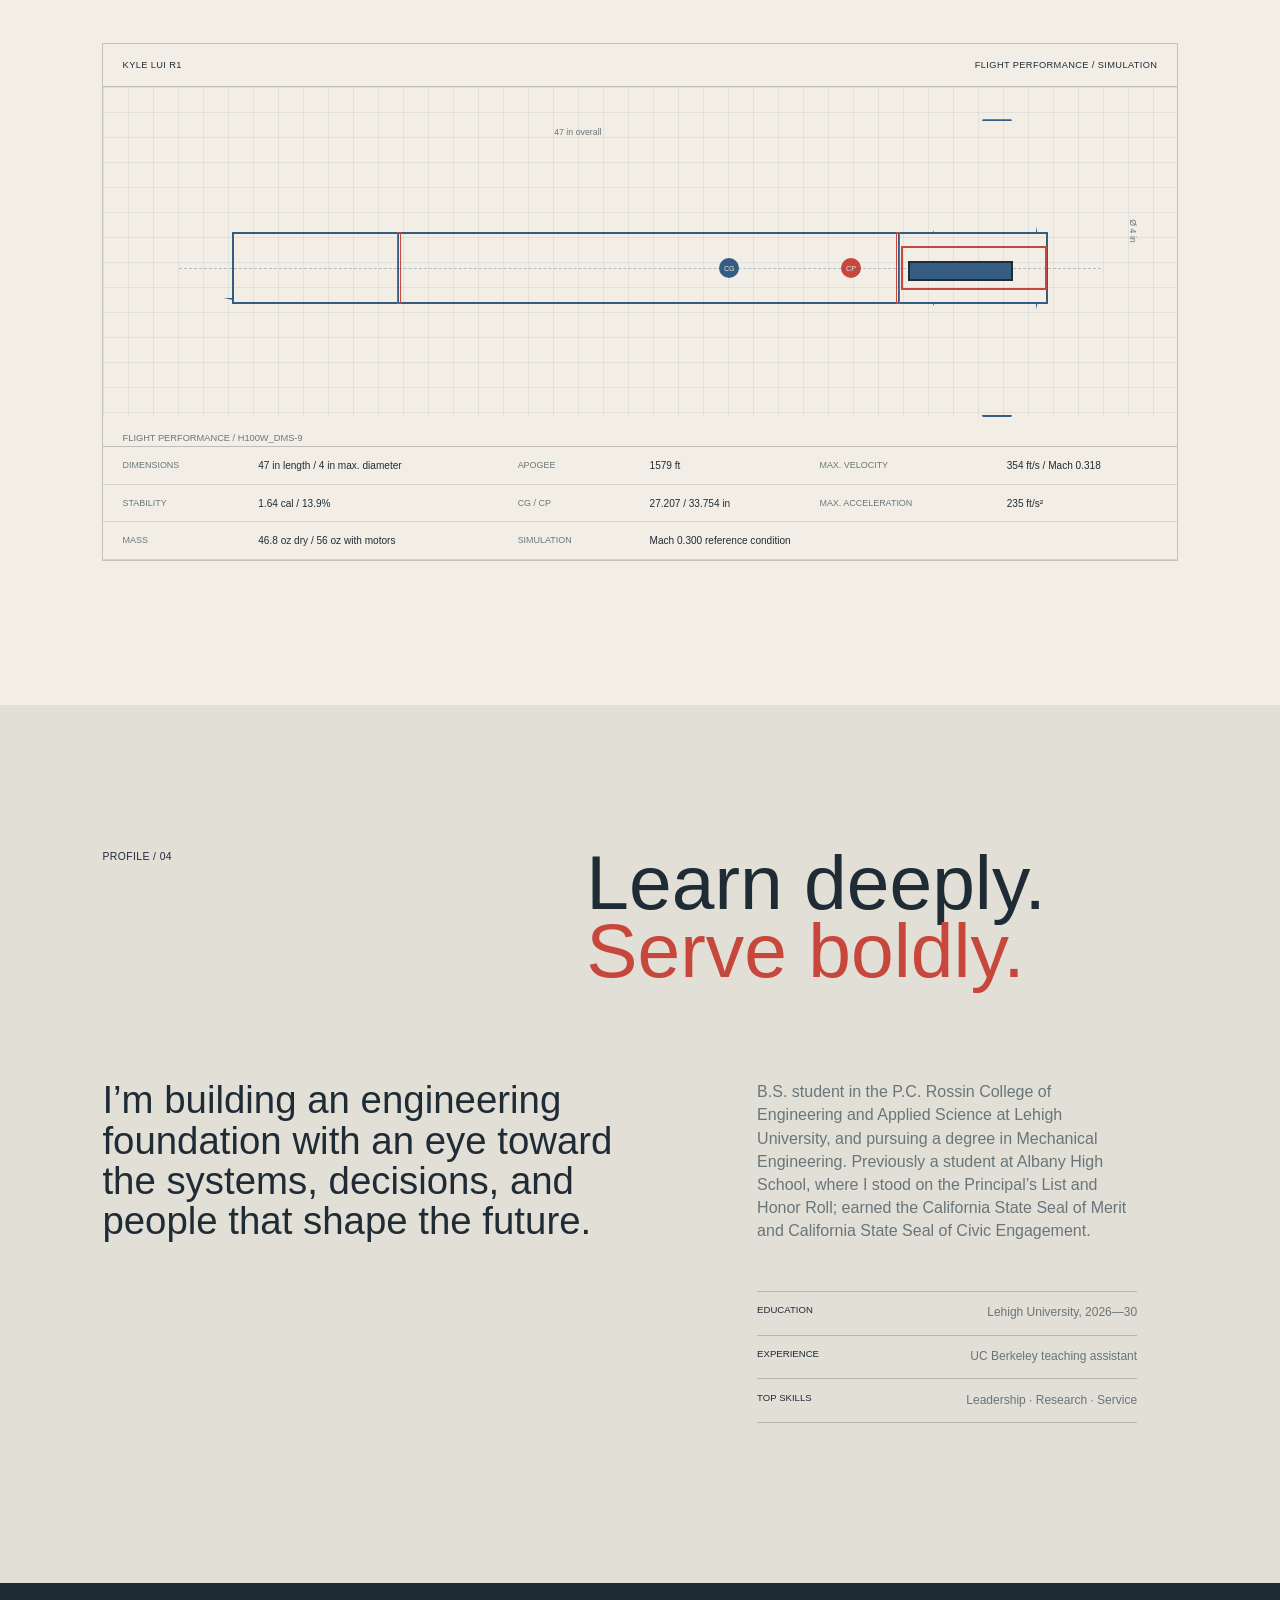
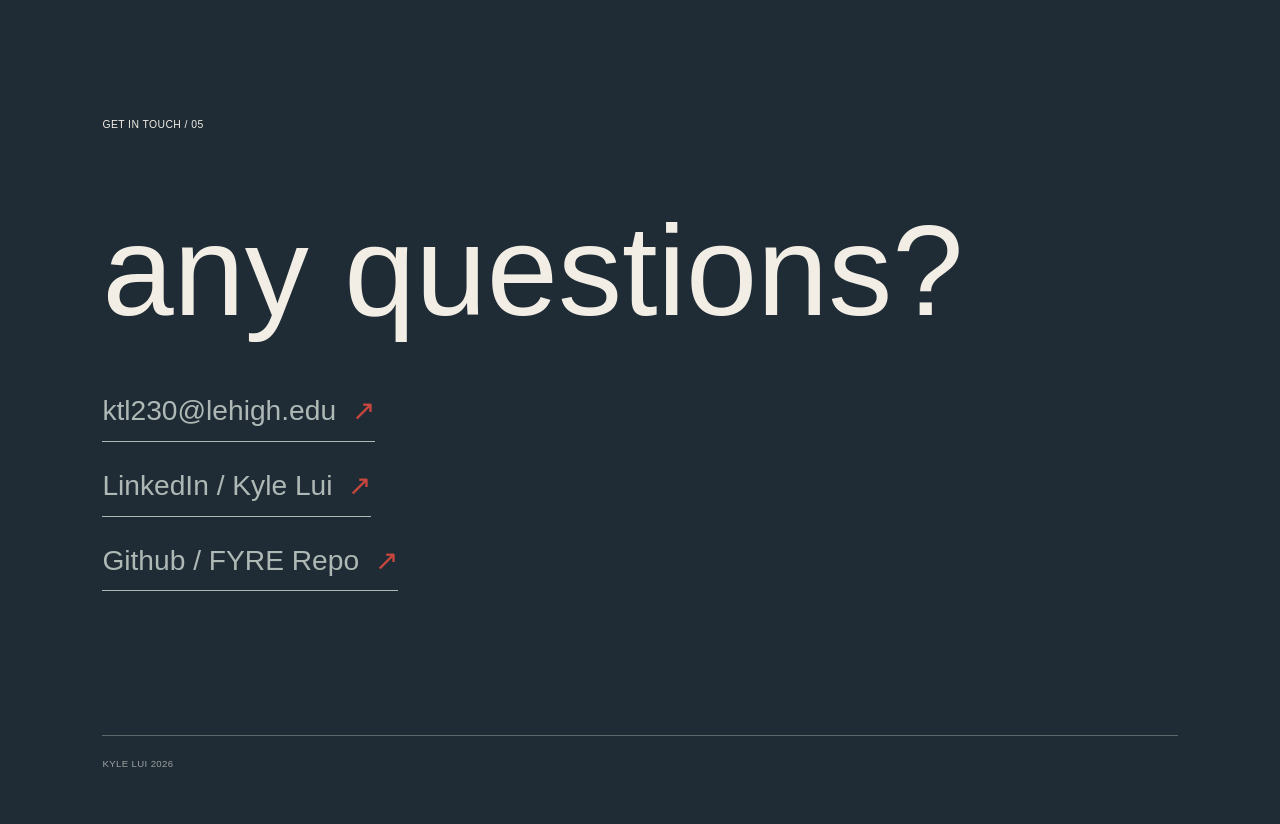
==== commit 9ecf8e43: "landing image" ====
--- a/index.html
+++ b/index.html
@@ -13,11 +13,23 @@
 
   <main id="main">
     <section class="hero" id="top" aria-label="Main display">
-      <div class="display-stage">
-        <div class="display-screen" aria-label="Main display area"></div>
-        <aside class="display-status" aria-label="Reserved status display">
-          <span class="display-status-light" aria-hidden="true"></span>
-        </aside>
+      <div class="display-composition">
+        <div class="display-stage">
+          <div class="display-screen" aria-label="Main display area"></div>
+          <aside class="display-status" aria-label="Reserved status display">
+            <span class="display-status-light" aria-hidden="true"></span>
+          </aside>
+        </div>
+        <div class="paddock-view" role="img" aria-label="A shaded overhead view of a simple oval racing paddock">
+          <div class="paddock-shadow" aria-hidden="true"></div>
+          <div class="paddock-outer" aria-hidden="true">
+            <div class="paddock-track">
+              <div class="paddock-infield"><span class="paddock-marking"></span><span class="paddock-island"></span></div>
+            </div>
+          </div>
+          <span class="paddock-rail rail-one" aria-hidden="true"></span><span class="paddock-rail rail-two" aria-hidden="true"></span>
+          <span class="paddock-stall stall-one" aria-hidden="true"></span><span class="paddock-stall stall-two" aria-hidden="true"></span><span class="paddock-stall stall-three" aria-hidden="true"></span>
+        </div>
       </div>
     </section>
 
--- a/styles.css
+++ b/styles.css
@@ -45,10 +45,22 @@
 .hero { min-height: min(800px, 100vh); padding: 8vw; display: grid; place-items: center; position: relative; overflow: hidden; }
 .section-label, .mono { font-family: var(--mono); font-size: .65rem; font-stretch: normal; font-weight: 300; text-transform: uppercase; letter-spacing: .04em; }
 .hero-label { grid-column: 1 / -1; margin-bottom: 4vw; color: var(--muted); }
-.display-stage { display: grid; grid-template-columns: minmax(0, 1fr) 5.5rem; width: min(50vw, 760px); aspect-ratio: 16 / 9; padding: .7rem; background: var(--ink); box-shadow: .8rem .8rem 0 var(--paper-deep), 0 1.5rem 3rem rgba(31, 44, 54, .16); transform: perspective(1100px) rotateX(4deg) rotateY(-7deg); transform-origin: center; }
-.display-screen { min-width: 0; background: var(--blue); border: 1px solid rgba(242, 238, 229, .42); box-shadow: inset 0 0 0 1px rgba(31, 44, 54, .32), inset 0 0 3rem rgba(31, 44, 54, .2); }
-.display-status { display: flex; align-items: flex-start; justify-content: center; padding: 1rem .65rem; background: var(--paper-deep); border-left: .7rem solid var(--ink); }
+.display-composition { width: min(50vw, 760px); display: flex; flex-direction: column; align-items: center; gap: 1.2rem; perspective: 1100px; }
+.display-stage { display: grid; grid-template-columns: minmax(0, 1fr) 5.5rem; width: 100%; aspect-ratio: 6 / 1; padding: .7rem; position: relative; z-index: 2; background: var(--ink); box-shadow: .8rem .8rem 0 var(--paper-deep), 0 1.5rem 3rem rgba(31, 44, 54, .16); transform: rotateX(4deg) rotateY(-7deg); transform-origin: center bottom; }
+.display-screen { display: block; min-width: 0; min-height: 0; background-color: var(--blue); border: 1px solid rgba(242, 238, 229, .42); box-shadow: inset 0 0 0 1px rgba(31, 44, 54, .32), inset 0 0 3rem rgba(31, 44, 54, .2); }
+.display-status { display: flex; align-items: flex-start; justify-content: center; min-height: 0; padding: 1rem .65rem; background-color: var(--paper-deep); border-left: .7rem solid var(--ink); }
 .display-status-light { display: block; width: .8rem; aspect-ratio: 1; border-radius: 50%; background: var(--gray); }
+.paddock-view { width: 86%; aspect-ratio: 1.72 / 1; position: relative; transform: rotateX(58deg) rotateZ(-4deg); transform-origin: top center; }
+.paddock-shadow { position: absolute; inset: 9% -3% -4%; border-radius: 50%; background: rgba(31, 44, 54, .28); filter: blur(18px); }
+.paddock-outer { position: absolute; inset: 0; display: grid; place-items: center; border: 1.2rem solid #315b53; border-radius: 50%; background: linear-gradient(145deg, #78986d 0%, #4f795d 58%, #365d51 100%); box-shadow: inset 0 0 0 .35rem rgba(242, 238, 229, .5), inset 0 -1rem 1.5rem rgba(31, 44, 54, .18), .2rem .8rem 0 rgba(31, 44, 54, .26); }
+.paddock-track { width: 82%; height: 68%; display: grid; place-items: center; border: .95rem solid #bd5b46; border-radius: 50%; background: #c98261; box-shadow: inset 0 0 0 .2rem rgba(242, 238, 229, .55), inset 0 -.65rem 0 rgba(112, 53, 43, .2); }
+.paddock-infield { width: 72%; height: 58%; position: relative; border-radius: 50%; background: radial-gradient(ellipse at 32% 28%, #a3bb78 0%, #70965f 54%, #527955 100%); box-shadow: inset 0 .25rem .5rem rgba(242, 238, 229, .2), inset 0 -.5rem .8rem rgba(31, 44, 54, .2); }
+.paddock-marking { position: absolute; width: 42%; height: 10%; left: 29%; top: 46%; border-top: .16rem solid rgba(242, 238, 229, .8); border-bottom: .16rem solid rgba(242, 238, 229, .55); }
+.paddock-island { position: absolute; width: 15%; aspect-ratio: 1; left: 43%; top: 38%; border-radius: 50%; background: #c7473d; box-shadow: .12rem .18rem 0 rgba(31, 44, 54, .25); }
+.paddock-rail { position: absolute; z-index: 3; width: 2.5%; height: 72%; top: 15%; border-radius: 50%; border-left: .12rem solid rgba(242, 238, 229, .8); border-right: .12rem solid rgba(31, 44, 54, .35); }
+.rail-one { left: 8%; transform: rotate(-8deg); }.rail-two { right: 8%; transform: rotate(8deg); }
+.paddock-stall { position: absolute; z-index: 4; width: 3.6%; height: 8%; background: var(--paper); border: .12rem solid var(--ink); box-shadow: .15rem .15rem 0 rgba(31, 44, 54, .35); }
+.stall-one { left: 22%; top: 8%; transform: rotate(-8deg); }.stall-two { left: 48%; top: 3%; }.stall-three { right: 20%; top: 10%; transform: rotate(8deg); }
 h1, h2, h3, p { margin-top: 0; }
 h3 { font-weight: 500; }
 h1, h2 { margin-bottom: 2rem; font-size: clamp(3.5rem, 7.6vw, 8.4rem); line-height: .88; letter-spacing: 0; font-weight: 500; }
@@ -75,5 +87,5 @@
 .reveal { opacity: 0; transform: translateY(18px); transition: opacity .7s ease, transform .7s ease; }.reveal.is-visible { opacity: 1; transform: translateY(0); }
 
 .visual-title, .project-info h3, .about-lede, .engineering-intro h3 { letter-spacing: 0; }
-@media (max-width: 760px) { .site-header { padding: 1.2rem 5vw; }.university-name { max-width: 9rem; }.hero { display: block; min-height: 70vh; padding: 5rem 5vw 2rem; }.display-stage { width: min(90vw, 760px); margin: 8vh auto 0; transform: perspective(900px) rotateX(3deg) rotateY(-4deg); }.hero-label { margin-bottom: 5rem; }.hero-copy { position: relative; }.hero-meta { gap: 1rem; font-size: .55rem; }.hero-meta span:last-child { text-align: right; }.signal-bar { justify-content: flex-start; min-width: max-content; padding: 0 5vw; }.section-wrap { padding: 6rem 5vw; }.section-heading { display: block; margin-bottom: 3rem; }.section-heading h2 { width: 100%; margin-top: 2rem; }.project { display: block; }.project-visual { min-height: 330px; }.project-info { padding: 1.5rem 0; }.project-meta { margin-top: 1.7rem; }.engineering-intro { display: block; }.rocket-sheet-head { gap: 1rem; }.rocket-drawing { min-height: 250px; }.rocket-table { display: block; overflow-x: auto; white-space: nowrap; }.rocket-table tbody { display: table; width: 720px; }.rocket-table th, .rocket-table td { padding: .7rem .8rem; }.about-content { display: block; }.about-lede { margin-bottom: 3rem; }.contact { padding: 6rem 5vw 2rem; }.contact h2 { margin: 5rem 0 3rem; }.contact-foot { margin-top: 7rem; gap: 1rem; } }
+@media (max-width: 760px) { .site-header { padding: 1.2rem 5vw; }.university-name { max-width: 9rem; }.hero { display: block; min-height: 70vh; padding: 5rem 5vw 2rem; }.display-composition { width: min(90vw, 760px); gap: .8rem; }.display-stage { width: 100%; grid-template-columns: minmax(0, 1fr) 2.75rem; padding: .35rem; margin: 8vh auto 0; transform: rotateX(3deg) rotateY(-4deg); }.display-status { padding: .5rem .3rem; border-left-width: .35rem; }.display-status-light { width: .45rem; }.paddock-view { width: 88%; }.hero-label { margin-bottom: 5rem; }.hero-copy { position: relative; }.hero-meta { gap: 1rem; font-size: .55rem; }.hero-meta span:last-child { text-align: right; }.signal-bar { justify-content: flex-start; min-width: max-content; padding: 0 5vw; }.section-wrap { padding: 6rem 5vw; }.section-heading { display: block; margin-bottom: 3rem; }.section-heading h2 { width: 100%; margin-top: 2rem; }.project { display: block; }.project-visual { min-height: 330px; }.project-info { padding: 1.5rem 0; }.project-meta { margin-top: 1.7rem; }.engineering-intro { display: block; }.rocket-sheet-head { gap: 1rem; }.rocket-drawing { min-height: 250px; }.rocket-table { display: block; overflow-x: auto; white-space: nowrap; }.rocket-table tbody { display: table; width: 720px; }.rocket-table th, .rocket-table td { padding: .7rem .8rem; }.about-content { display: block; }.about-lede { margin-bottom: 3rem; }.contact { padding: 6rem 5vw 2rem; }.contact h2 { margin: 5rem 0 3rem; }.contact-foot { margin-top: 7rem; gap: 1rem; } }
 @media (prefers-reduced-motion: reduce) { html { scroll-behavior: auto; }.reveal { opacity: 1; transform: none; transition: none; } }
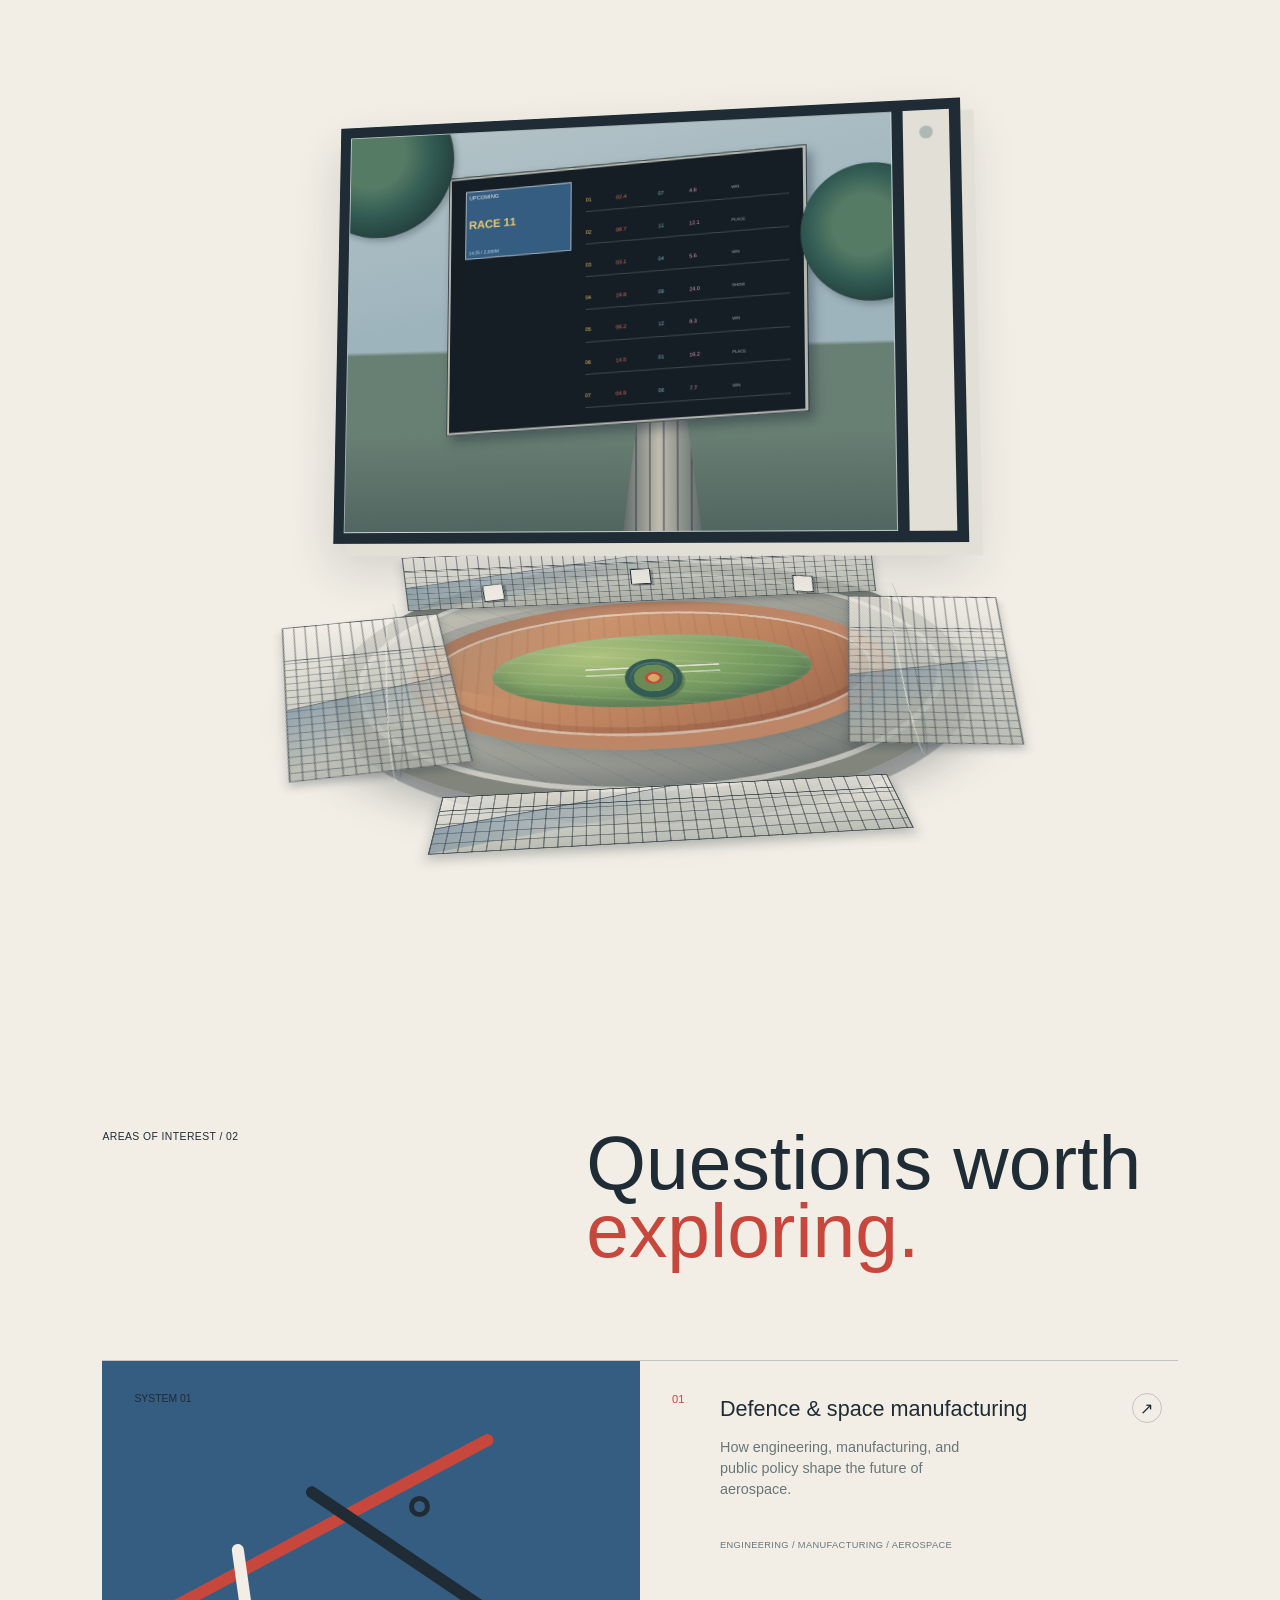
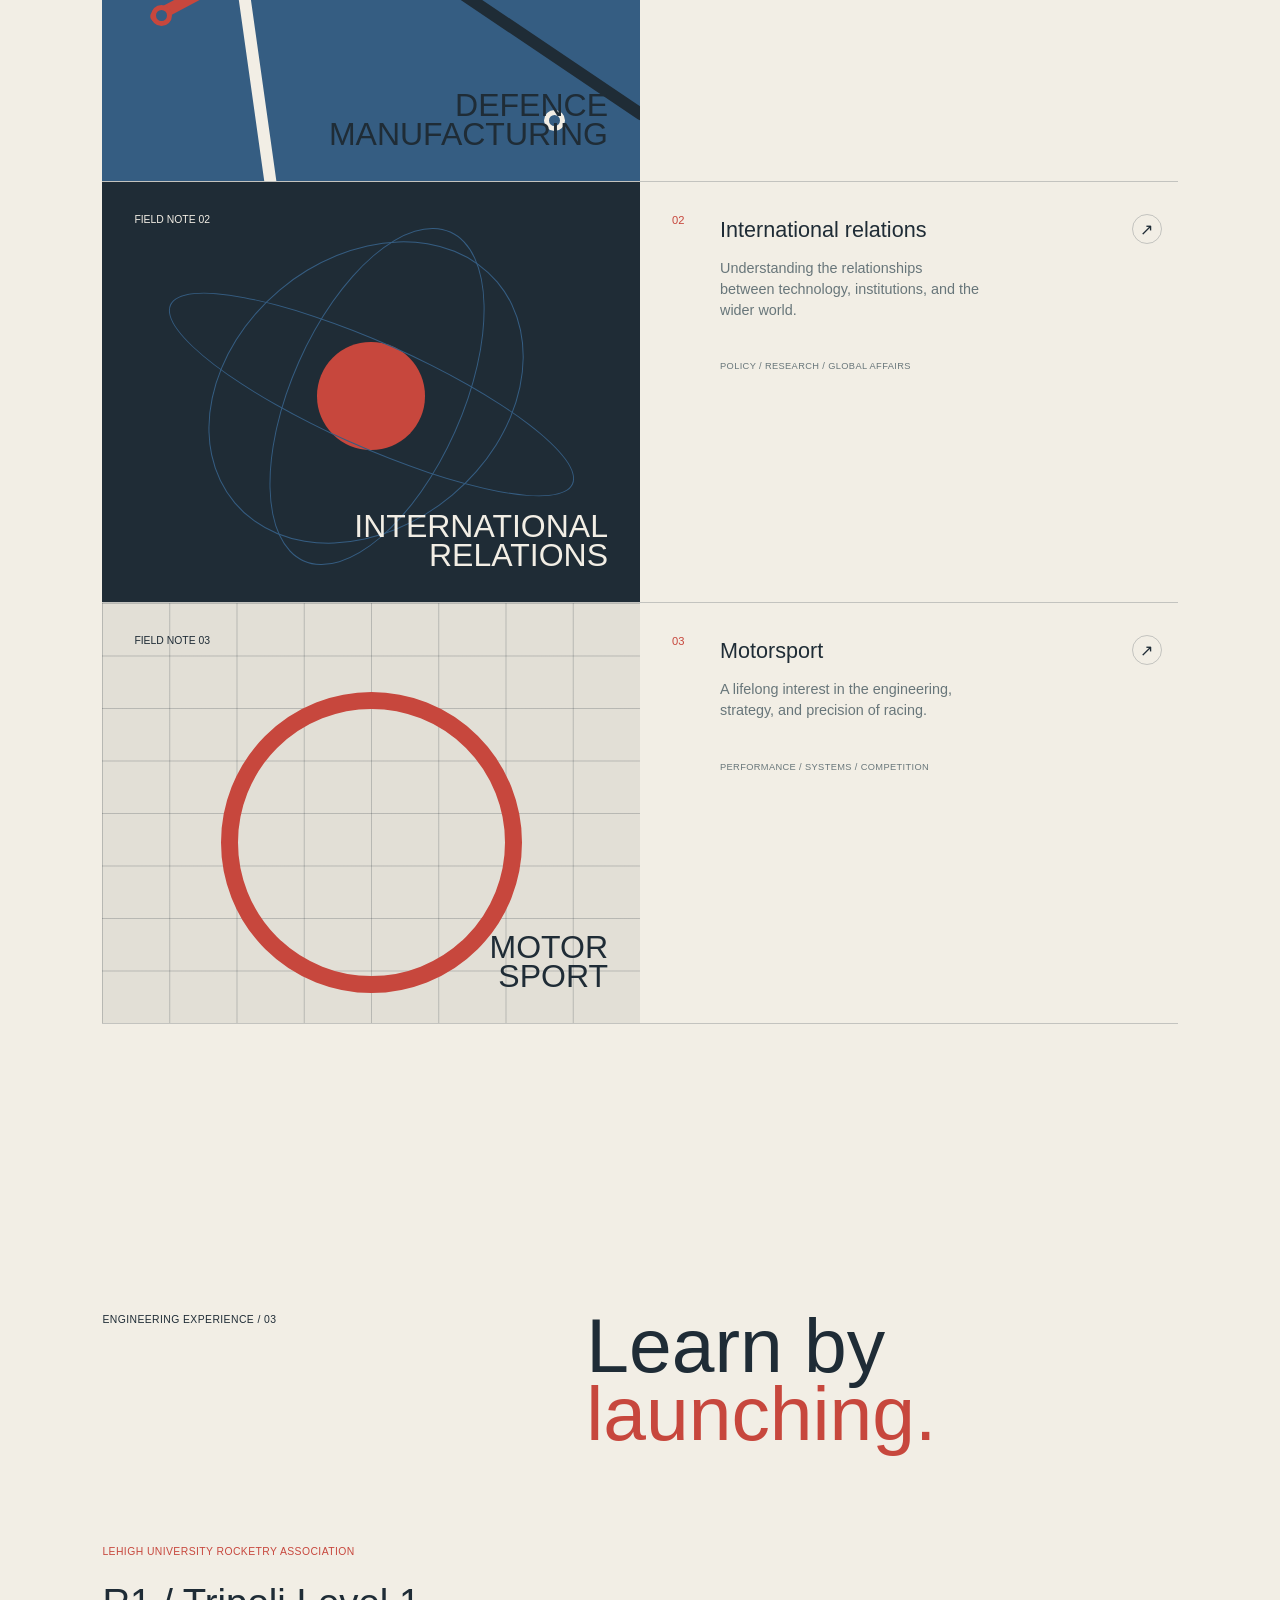
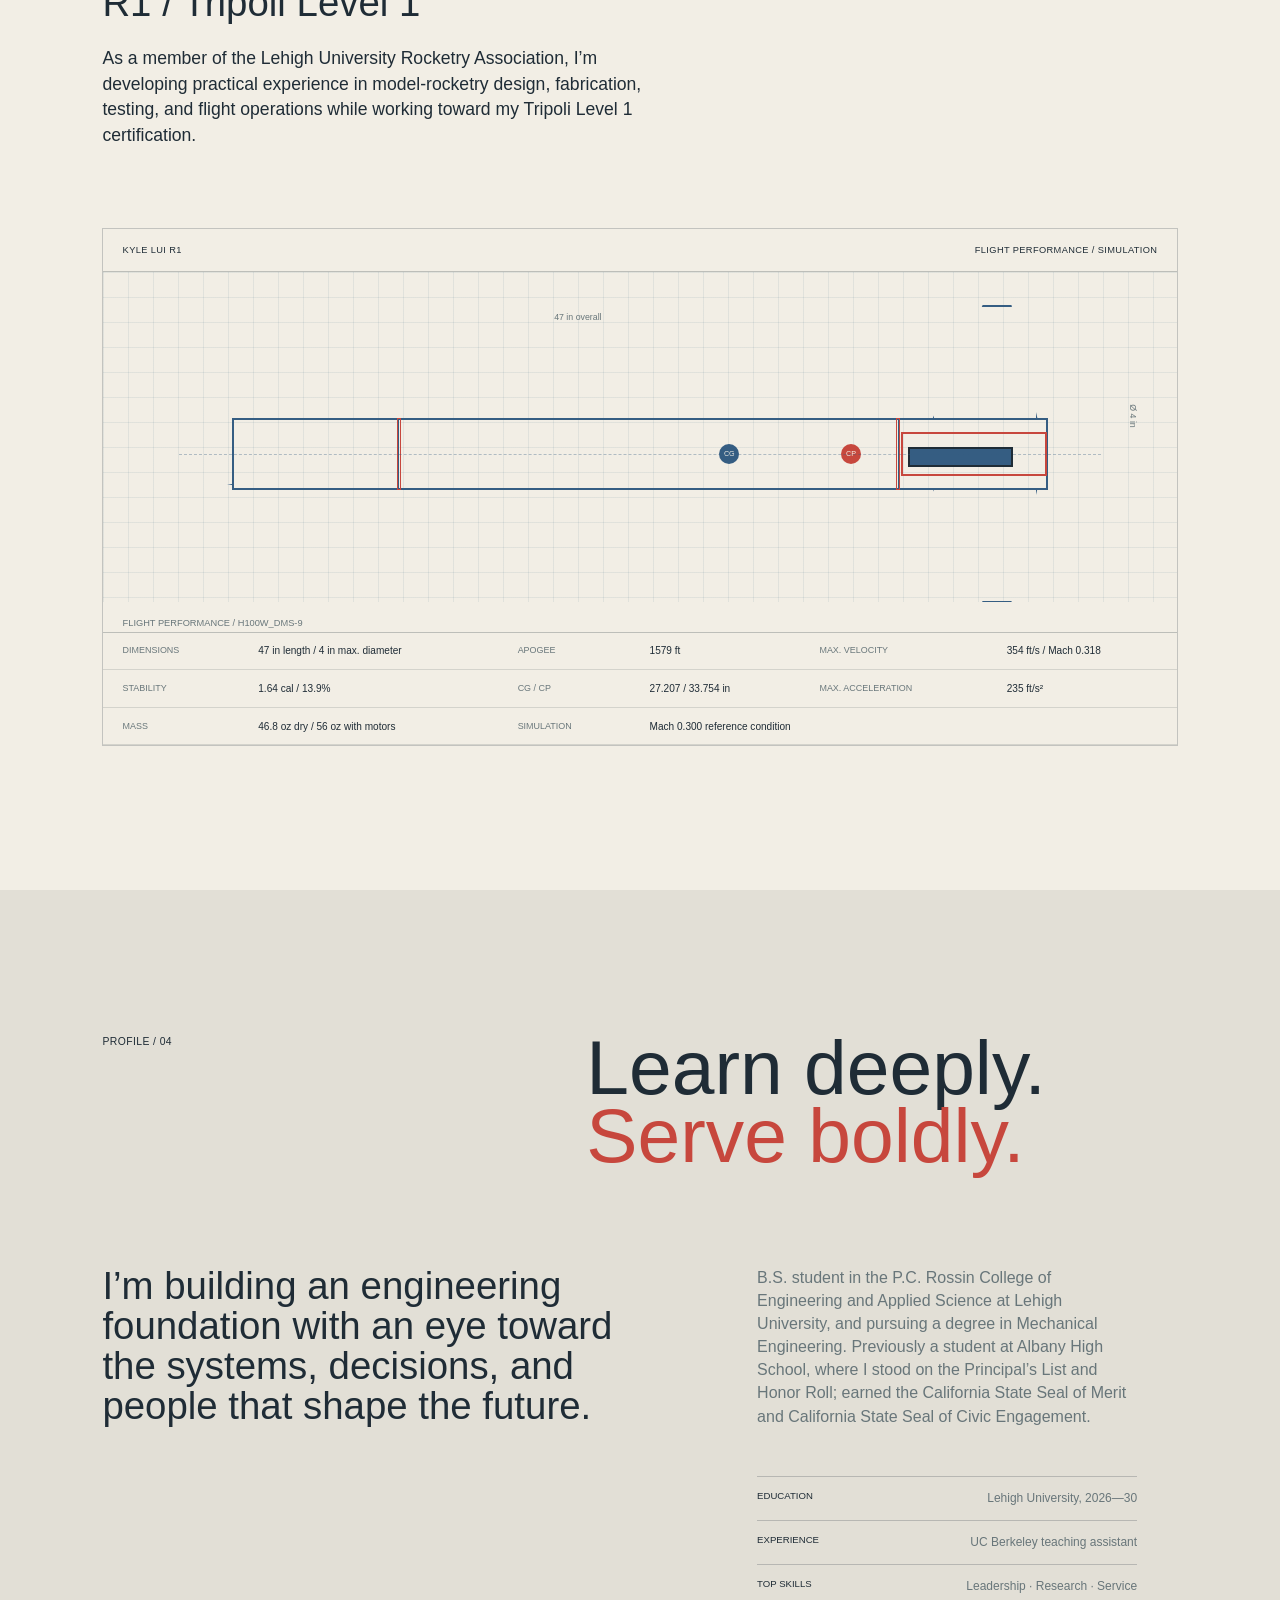
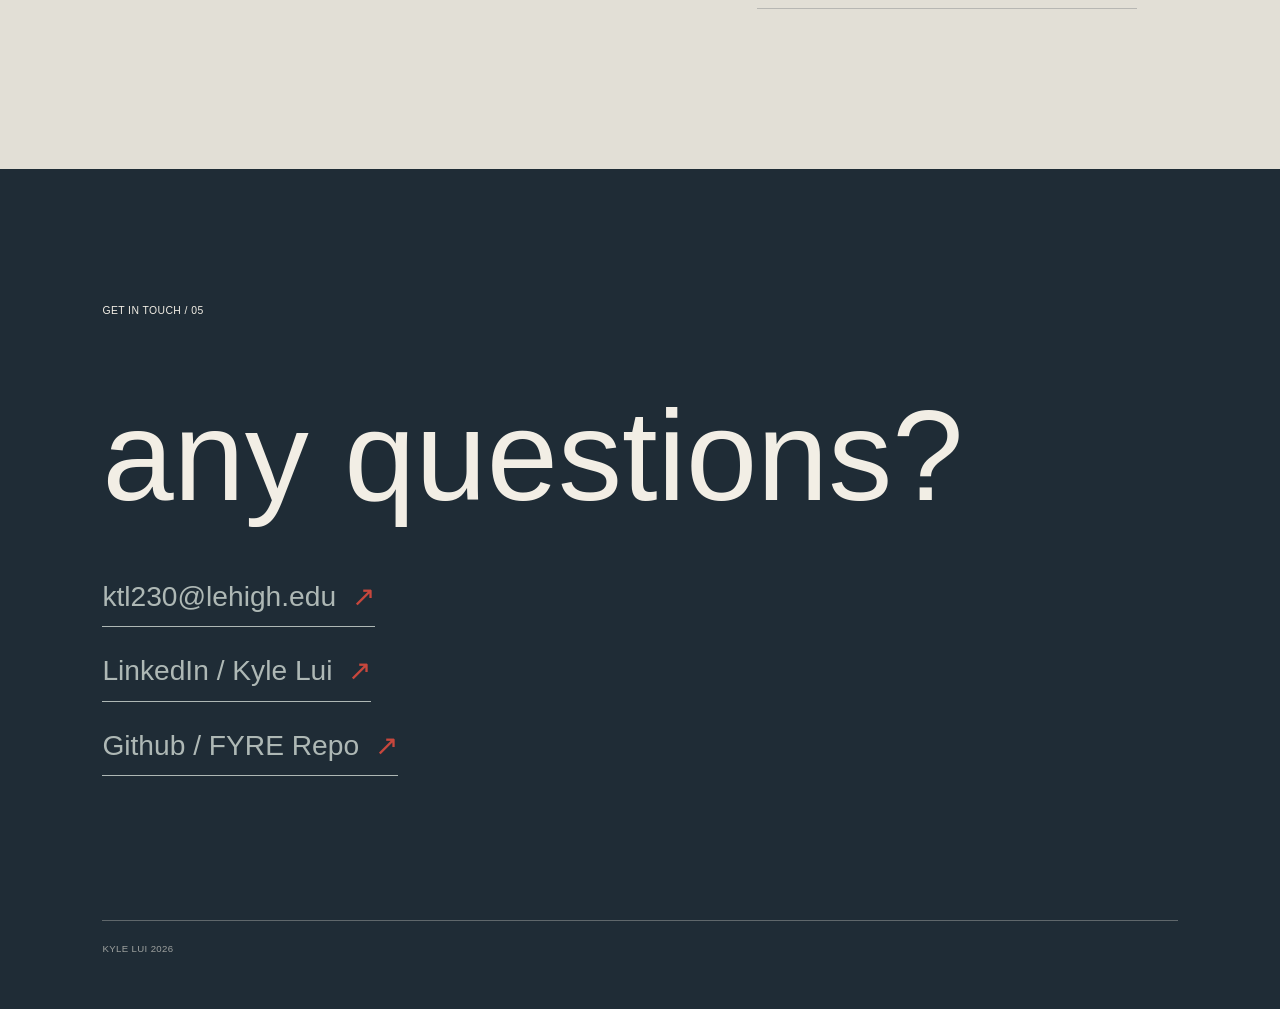
==== commit cf01cec1: "landing image attempt 2" ====
--- a/index.html
+++ b/index.html
@@ -15,7 +15,24 @@
     <section class="hero" id="top" aria-label="Main display">
       <div class="display-composition">
         <div class="display-stage">
-          <div class="display-screen" aria-label="Main display area"></div>
+          <div class="display-screen" aria-label="Main display area">
+            <div class="jumbotron-scene">
+              <span class="tree-canopy canopy-left"></span><span class="tree-canopy canopy-right"></span>
+              <span class="jumbotron-tower"></span>
+              <div class="jumbotron-board">
+                <div class="upcoming-panel"><span>UPCOMING</span><strong>RACE 11</strong><small>14:25 / 2,000M</small></div>
+                <div class="odds-grid" aria-label="Horse racing odds board">
+                  <div class="odds-row"><span>01</span><b>02.4</b><i>07</i><em>4.8</em><small>WIN</small></div>
+                  <div class="odds-row"><span>02</span><b>08.7</b><i>11</i><em>12.1</em><small>PLACE</small></div>
+                  <div class="odds-row"><span>03</span><b>03.1</b><i>04</i><em>5.6</em><small>WIN</small></div>
+                  <div class="odds-row"><span>04</span><b>19.8</b><i>09</i><em>24.0</em><small>SHOW</small></div>
+                  <div class="odds-row"><span>05</span><b>06.2</b><i>12</i><em>8.3</em><small>WIN</small></div>
+                  <div class="odds-row"><span>06</span><b>14.5</b><i>01</i><em>16.2</em><small>PLACE</small></div>
+                  <div class="odds-row"><span>07</span><b>04.9</b><i>06</i><em>7.7</em><small>WIN</small></div>
+                </div>
+              </div>
+            </div>
+          </div>
           <aside class="display-status" aria-label="Reserved status display">
             <span class="display-status-light" aria-hidden="true"></span>
           </aside>
@@ -28,6 +45,9 @@
             </div>
           </div>
           <span class="paddock-rail rail-one" aria-hidden="true"></span><span class="paddock-rail rail-two" aria-hidden="true"></span>
+           <div class="paddock-grandstands" aria-hidden="true">
+             <span class="grandstand grandstand-back"></span><span class="grandstand grandstand-left"></span><span class="grandstand grandstand-right"></span><span class="grandstand grandstand-front"></span>
+           </div>
           <span class="paddock-stall stall-one" aria-hidden="true"></span><span class="paddock-stall stall-two" aria-hidden="true"></span><span class="paddock-stall stall-three" aria-hidden="true"></span>
         </div>
       </div>
--- a/styles.css
+++ b/styles.css
@@ -46,17 +46,38 @@
 .section-label, .mono { font-family: var(--mono); font-size: .65rem; font-stretch: normal; font-weight: 300; text-transform: uppercase; letter-spacing: .04em; }
 .hero-label { grid-column: 1 / -1; margin-bottom: 4vw; color: var(--muted); }
 .display-composition { width: min(50vw, 760px); display: flex; flex-direction: column; align-items: center; gap: 1.2rem; perspective: 1100px; }
-.display-stage { display: grid; grid-template-columns: minmax(0, 1fr) 5.5rem; width: 100%; aspect-ratio: 6 / 1; padding: .7rem; position: relative; z-index: 2; background: var(--ink); box-shadow: .8rem .8rem 0 var(--paper-deep), 0 1.5rem 3rem rgba(31, 44, 54, .16); transform: rotateX(4deg) rotateY(-7deg); transform-origin: center bottom; }
-.display-screen { display: block; min-width: 0; min-height: 0; background-color: var(--blue); border: 1px solid rgba(242, 238, 229, .42); box-shadow: inset 0 0 0 1px rgba(31, 44, 54, .32), inset 0 0 3rem rgba(31, 44, 54, .2); }
+.display-stage { display: grid; grid-template-columns: minmax(0, 1fr) 3.5rem; width: 100%; aspect-ratio: 1.45 / 1; padding: .7rem; position: relative; z-index: 2; background: var(--ink); box-shadow: .8rem .8rem 0 var(--paper-deep), 0 1.5rem 3rem rgba(31, 44, 54, .16); transform: rotateX(4deg) rotateY(-7deg); transform-origin: center bottom; }
+.display-screen { display: block; min-width: 0; min-height: 0; position: relative; overflow: hidden; background: linear-gradient(160deg, #b6c4c6 0%, #738d95 52%, #425e68 100%); border: 1px solid rgba(242, 238, 229, .5); box-shadow: inset 0 .15rem .25rem rgba(242, 238, 229, .22), inset 0 0 0 1px rgba(31, 44, 54, .32), inset 0 0 3rem rgba(31, 44, 54, .2); }
+.jumbotron-scene { position: absolute; inset: 0; overflow: hidden; background: linear-gradient(170deg, rgba(242, 238, 229, .26), transparent 42%), linear-gradient(180deg, #9eb4bd 0 55%, #687f73 56% 100%); }
+.jumbotron-scene::after { content: ""; position: absolute; left: 0; right: 0; bottom: 0; height: 24%; background: linear-gradient(180deg, transparent, rgba(31, 44, 54, .3)); }
+.tree-canopy { position: absolute; z-index: 4; width: 29%; aspect-ratio: 1; top: -13%; border-radius: 50%; background: radial-gradient(circle at 45% 45%, #567b65 0 28%, #315b53 52%, #243f3d 74%, transparent 75%); filter: drop-shadow(.2rem .3rem .2rem rgba(31, 44, 54, .28)); }
+.canopy-left { left: -9%; }.canopy-right { right: -9%; top: 12%; width: 25%; }
+.jumbotron-tower { position: absolute; z-index: 1; left: 52%; bottom: 0; width: 14%; height: 42%; background: repeating-linear-gradient(90deg, transparent 0 12px, rgba(31, 44, 54, .42) 12px 14px), linear-gradient(90deg, #626c6b, #c0bcb0 46%, #626c6b); clip-path: polygon(28% 0, 72% 0, 100% 100%, 0 100%); box-shadow: .35rem 0 .5rem rgba(31, 44, 54, .3); }
+.jumbotron-board { position: absolute; z-index: 3; top: 9%; left: 19%; width: 66%; height: 65%; padding: .28rem; border: .2rem solid #b5b8b0; background: #151d25; box-shadow: .35rem .45rem .65rem rgba(31, 44, 54, .42); transform: skewY(-3deg); }
+.jumbotron-board::before { content: ""; position: absolute; inset: -.2rem; border: .08rem solid rgba(31, 44, 54, .8); pointer-events: none; }
+.upcoming-panel { position: absolute; z-index: 2; top: 5%; left: 4%; width: 31%; height: 27%; padding: .2rem; display: flex; flex-direction: column; justify-content: space-between; background: #355d82; color: var(--paper); border: .08rem solid rgba(242, 238, 229, .62); font: .36rem var(--mono); }
+.upcoming-panel strong { color: #f2c96b; font-size: .74rem; line-height: 1; }.upcoming-panel small { color: #bce1e8; font-size: .3rem; }
+.odds-grid { position: absolute; inset: 8% 4% 6% 39%; display: flex; flex-direction: column; justify-content: space-between; color: #c5d8d2; font: .34rem var(--mono); }
+.odds-row { display: grid; grid-template-columns: 1.1fr 1.5fr 1.1fr 1.5fr 2fr; align-items: center; min-height: 11%; border-bottom: 1px solid rgba(197, 216, 210, .24); }
+.odds-row span { color: #f2c96b; }.odds-row b { color: #e97862; font-weight: 400; }.odds-row i { color: #88c4d0; font-style: normal; }.odds-row em { color: #e4a7c4; font-style: normal; }.odds-row small { color: #aeb8b5; font-size: .26rem; }
 .display-status { display: flex; align-items: flex-start; justify-content: center; min-height: 0; padding: 1rem .65rem; background-color: var(--paper-deep); border-left: .7rem solid var(--ink); }
 .display-status-light { display: block; width: .8rem; aspect-ratio: 1; border-radius: 50%; background: var(--gray); }
 .paddock-view { width: 86%; aspect-ratio: 1.72 / 1; position: relative; transform: rotateX(58deg) rotateZ(-4deg); transform-origin: top center; }
 .paddock-shadow { position: absolute; inset: 9% -3% -4%; border-radius: 50%; background: rgba(31, 44, 54, .28); filter: blur(18px); }
-.paddock-outer { position: absolute; inset: 0; display: grid; place-items: center; border: 1.2rem solid #315b53; border-radius: 50%; background: linear-gradient(145deg, #78986d 0%, #4f795d 58%, #365d51 100%); box-shadow: inset 0 0 0 .35rem rgba(242, 238, 229, .5), inset 0 -1rem 1.5rem rgba(31, 44, 54, .18), .2rem .8rem 0 rgba(31, 44, 54, .26); }
-.paddock-track { width: 82%; height: 68%; display: grid; place-items: center; border: .95rem solid #bd5b46; border-radius: 50%; background: #c98261; box-shadow: inset 0 0 0 .2rem rgba(242, 238, 229, .55), inset 0 -.65rem 0 rgba(112, 53, 43, .2); }
-.paddock-infield { width: 72%; height: 58%; position: relative; border-radius: 50%; background: radial-gradient(ellipse at 32% 28%, #a3bb78 0%, #70965f 54%, #527955 100%); box-shadow: inset 0 .25rem .5rem rgba(242, 238, 229, .2), inset 0 -.5rem .8rem rgba(31, 44, 54, .2); }
+.paddock-outer { position: absolute; inset: 0; display: grid; place-items: center; border: 1.2rem solid #81857c; border-radius: 50%; background: repeating-linear-gradient(36deg, rgba(31, 44, 54, .08) 0 1px, transparent 1px 18px), linear-gradient(145deg, #c8c7bb 0%, #9c9e96 58%, #717771 100%); box-shadow: inset 0 0 0 .35rem rgba(242, 238, 229, .62), inset 0 -1rem 1.5rem rgba(31, 44, 54, .2), .2rem .8rem 0 rgba(31, 44, 54, .3); }
+.paddock-outer::after { content: ""; position: absolute; inset: 14% 5% 34% 9%; border-radius: 50%; background: linear-gradient(125deg, rgba(31, 44, 54, .22), transparent 35%); pointer-events: none; }
+.paddock-track { width: 82%; height: 68%; display: grid; place-items: center; border: .95rem solid #bd8667; border-radius: 50%; background: repeating-linear-gradient(90deg, rgba(112, 53, 43, .08) 0 2px, transparent 2px 14px), linear-gradient(145deg, #d4a17b 0%, #bd835f 58%, #986248 100%); box-shadow: inset 0 0 0 .2rem rgba(242, 238, 229, .58), inset 0 -.65rem 0 rgba(112, 53, 43, .2), 0 .4rem .7rem rgba(31, 44, 54, .14); }
+.paddock-infield { width: 72%; height: 58%; position: relative; border-radius: 50%; background: repeating-linear-gradient(8deg, rgba(242, 238, 229, .1) 0 2px, transparent 2px 13px), radial-gradient(ellipse at 32% 28%, #afc47f 0%, #789d61 54%, #527955 100%); box-shadow: inset 0 .25rem .5rem rgba(242, 238, 229, .2), inset 0 -.5rem .8rem rgba(31, 44, 54, .2); }
 .paddock-marking { position: absolute; width: 42%; height: 10%; left: 29%; top: 46%; border-top: .16rem solid rgba(242, 238, 229, .8); border-bottom: .16rem solid rgba(242, 238, 229, .55); }
-.paddock-island { position: absolute; width: 15%; aspect-ratio: 1; left: 43%; top: 38%; border-radius: 50%; background: #c7473d; box-shadow: .12rem .18rem 0 rgba(31, 44, 54, .25); }
+.paddock-island { position: absolute; width: 18%; aspect-ratio: 1; left: 41%; top: 35%; border: .25rem solid #315b53; border-radius: 50%; background: radial-gradient(circle at 50% 50%, #d5aa65 0 16%, #c7473d 17% 25%, #6b8b54 26% 58%, #315b53 59% 72%, #78986d 73%); box-shadow: .12rem .18rem 0 rgba(31, 44, 54, .28), inset 0 .12rem .2rem rgba(242, 238, 229, .25); }
+.paddock-grandstands { position: absolute; z-index: 2; inset: -7% -8%; pointer-events: none; }
+.grandstand { position: absolute; display: block; overflow: hidden; border: .12rem solid rgba(31, 44, 54, .7); background: repeating-linear-gradient(90deg, transparent 0 9px, rgba(31, 44, 54, .5) 9px 10px), linear-gradient(180deg, rgba(242, 238, 229, .76), rgba(174, 178, 168, .8)); box-shadow: 0 .35rem .55rem rgba(31, 44, 54, .25); }
+.grandstand::before { content: ""; position: absolute; inset: 24% 0 0; border-top: .12rem solid rgba(31, 44, 54, .7); background: repeating-linear-gradient(0deg, transparent 0 8px, rgba(31, 44, 54, .42) 8px 9px); }
+.grandstand::after { content: ""; position: absolute; height: 42%; left: 0; right: 0; bottom: 0; background: linear-gradient(160deg, rgba(53, 93, 130, .4), transparent 58%); border-top: .12rem solid rgba(31, 44, 54, .55); transform: skewY(-10deg); transform-origin: bottom left; }
+.grandstand-back { left: 15%; right: 15%; top: -1%; height: 24%; transform: perspective(500px) rotateX(-22deg); transform-origin: bottom; }
+.grandstand-left { left: 1%; top: 24%; width: 22%; height: 54%; transform: rotate(-13deg) skewY(8deg); transform-origin: right center; }
+.grandstand-right { right: 1%; top: 24%; width: 22%; height: 54%; transform: rotate(13deg) skewY(-8deg); transform-origin: left center; }
+.grandstand-front { left: 23%; right: 23%; bottom: -2%; height: 15%; transform: perspective(500px) rotateX(18deg); transform-origin: top; }
 .paddock-rail { position: absolute; z-index: 3; width: 2.5%; height: 72%; top: 15%; border-radius: 50%; border-left: .12rem solid rgba(242, 238, 229, .8); border-right: .12rem solid rgba(31, 44, 54, .35); }
 .rail-one { left: 8%; transform: rotate(-8deg); }.rail-two { right: 8%; transform: rotate(8deg); }
 .paddock-stall { position: absolute; z-index: 4; width: 3.6%; height: 8%; background: var(--paper); border: .12rem solid var(--ink); box-shadow: .15rem .15rem 0 rgba(31, 44, 54, .35); }
